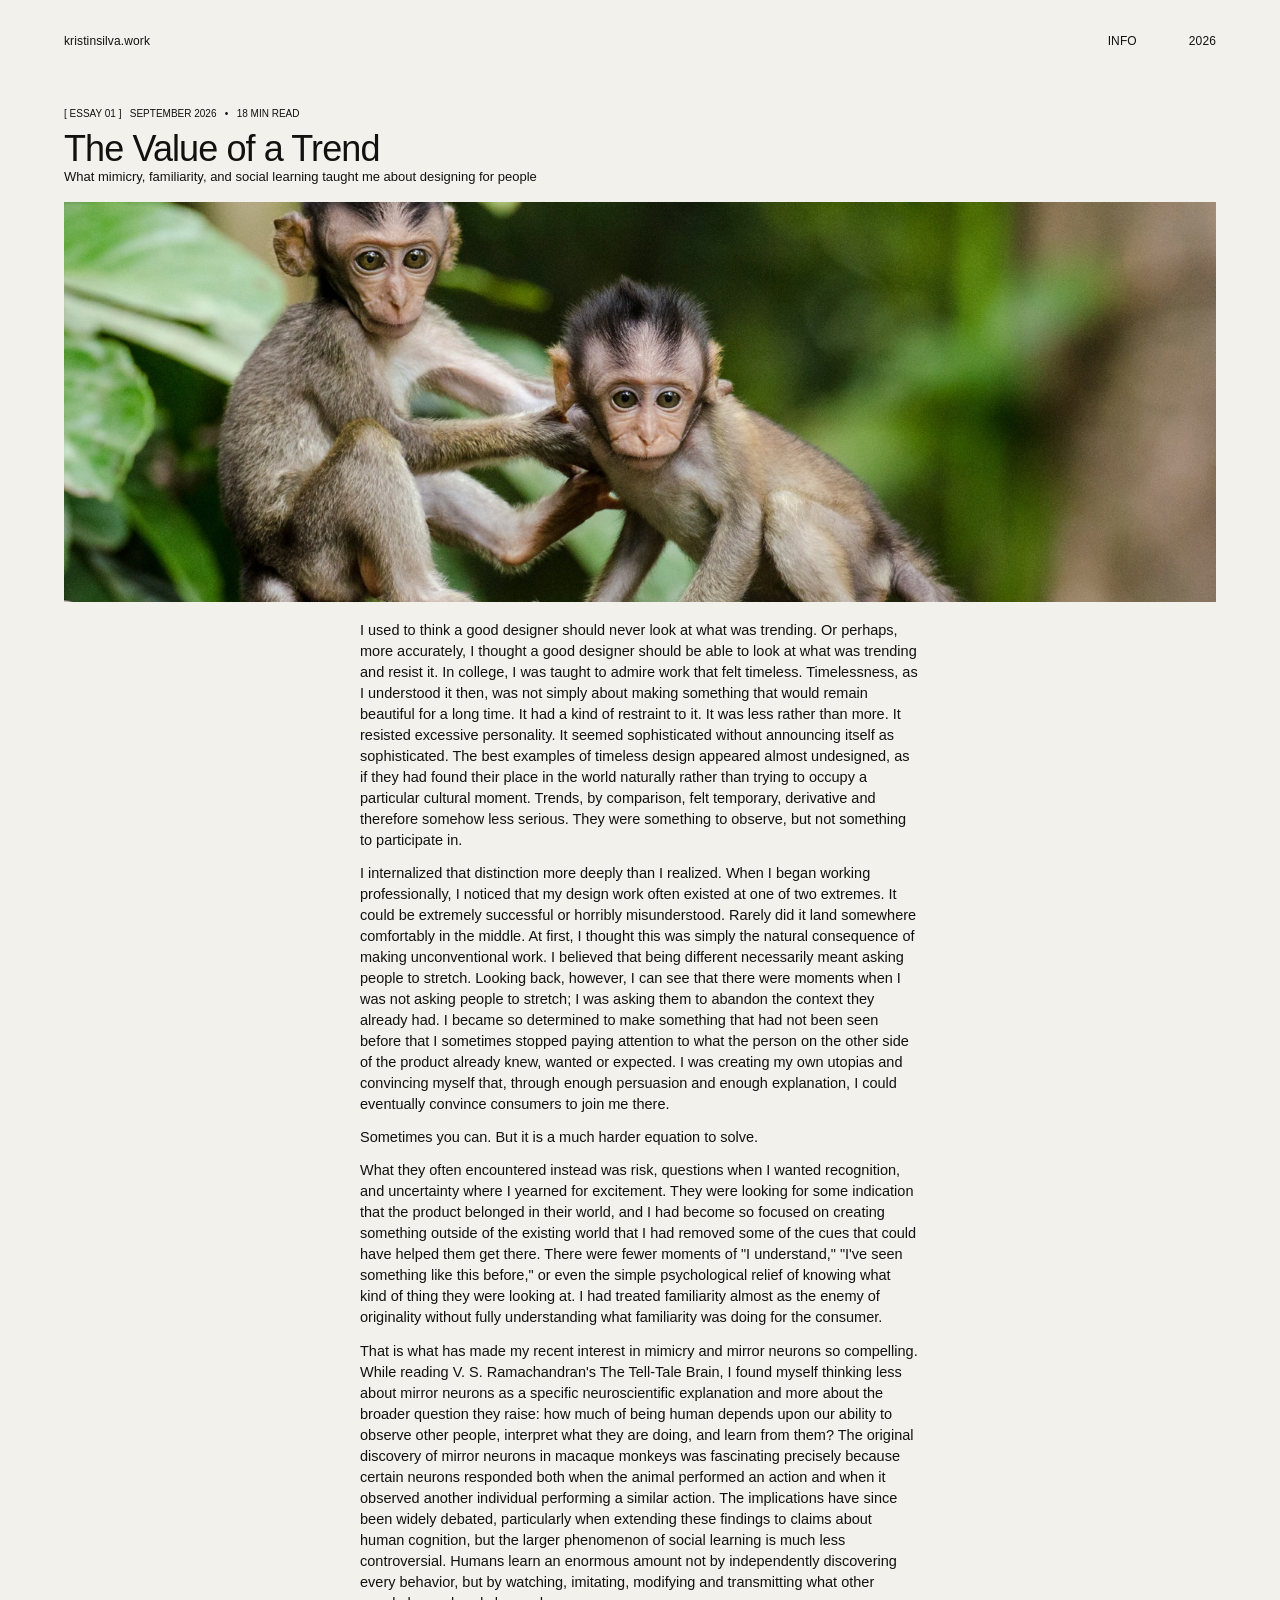
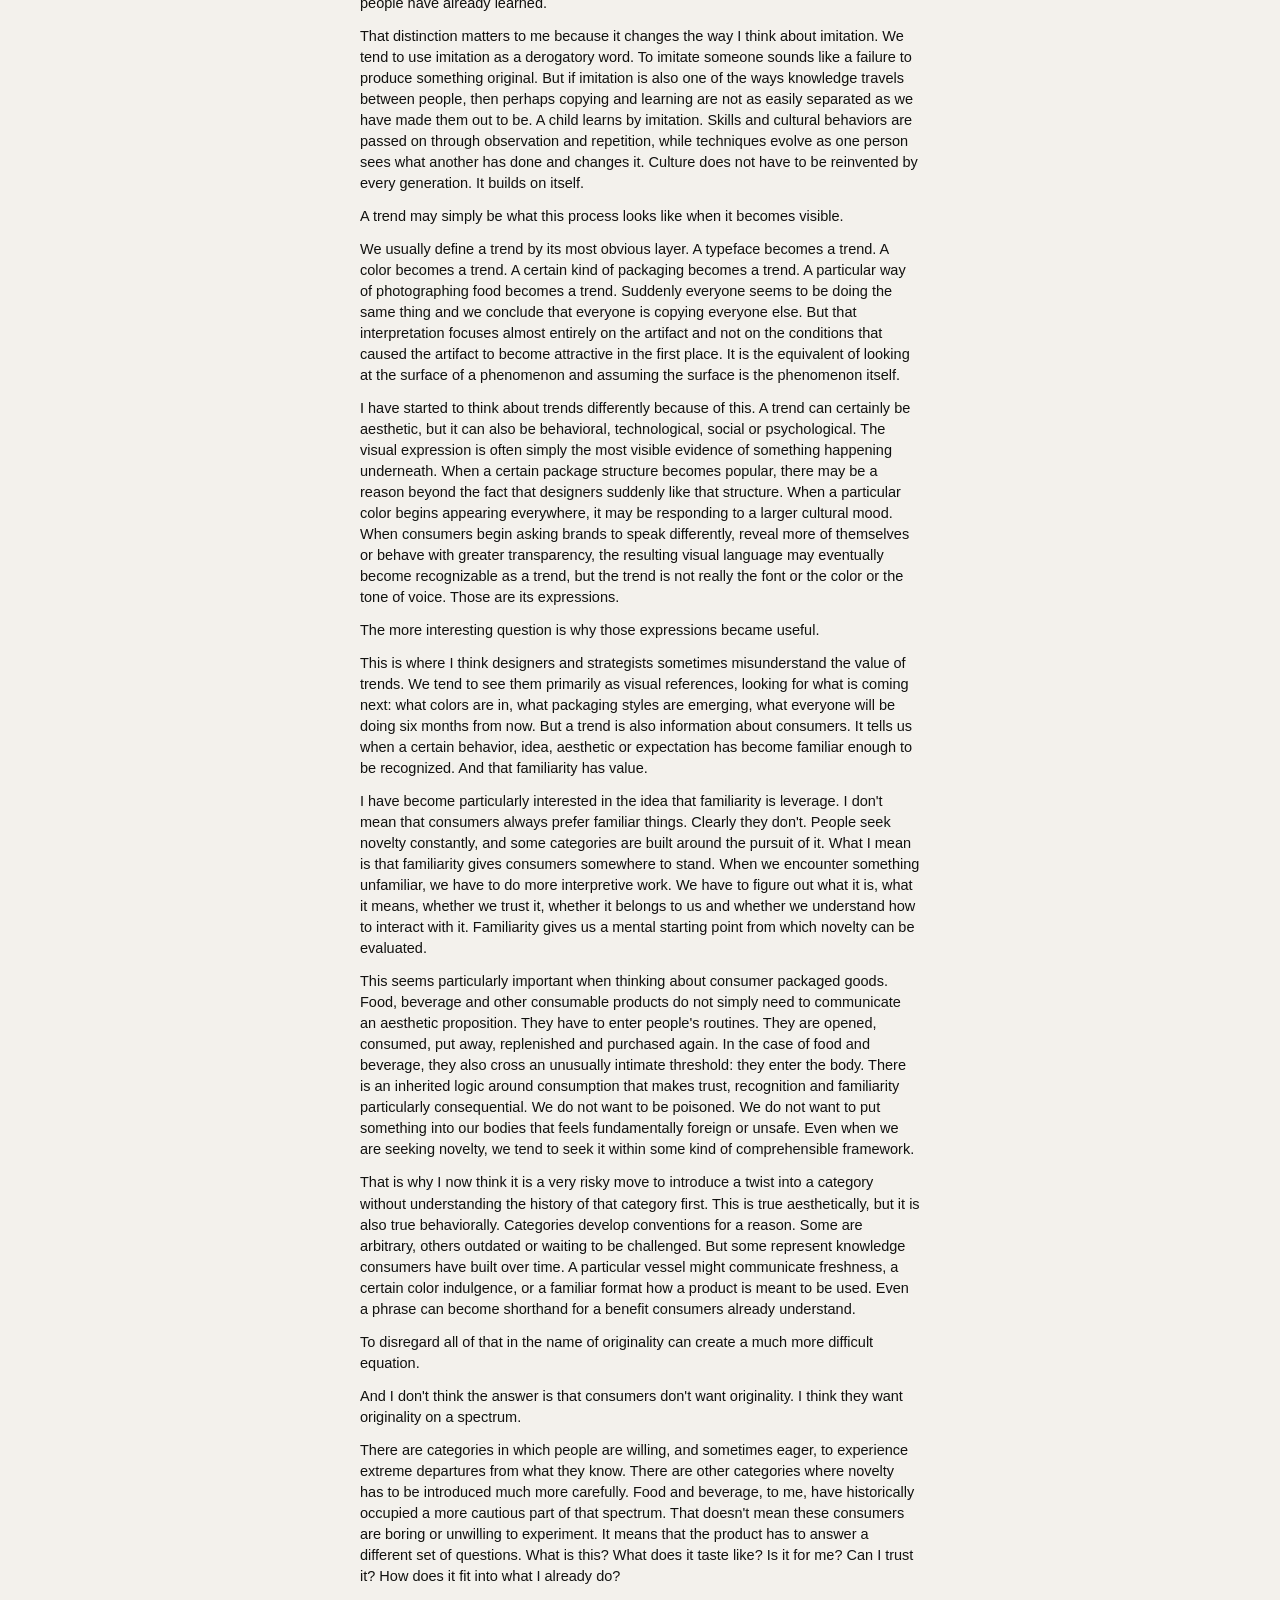
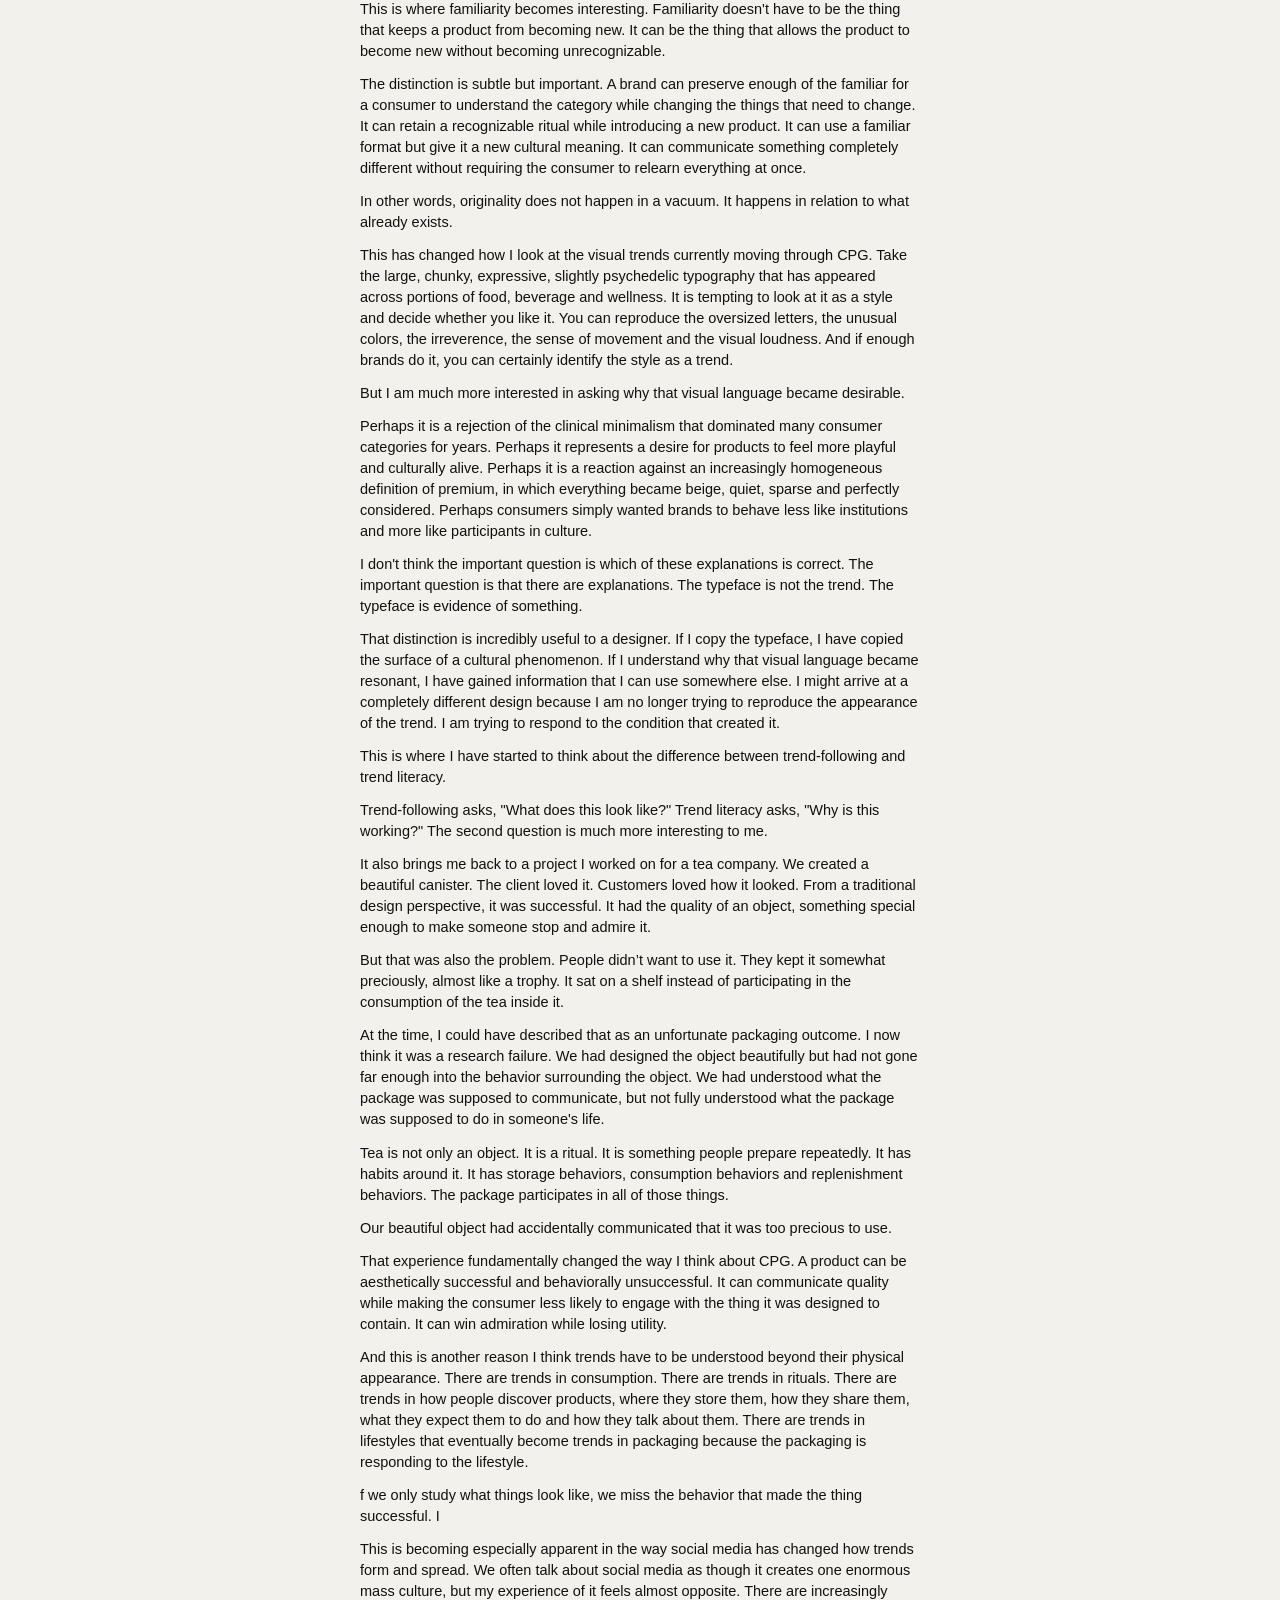
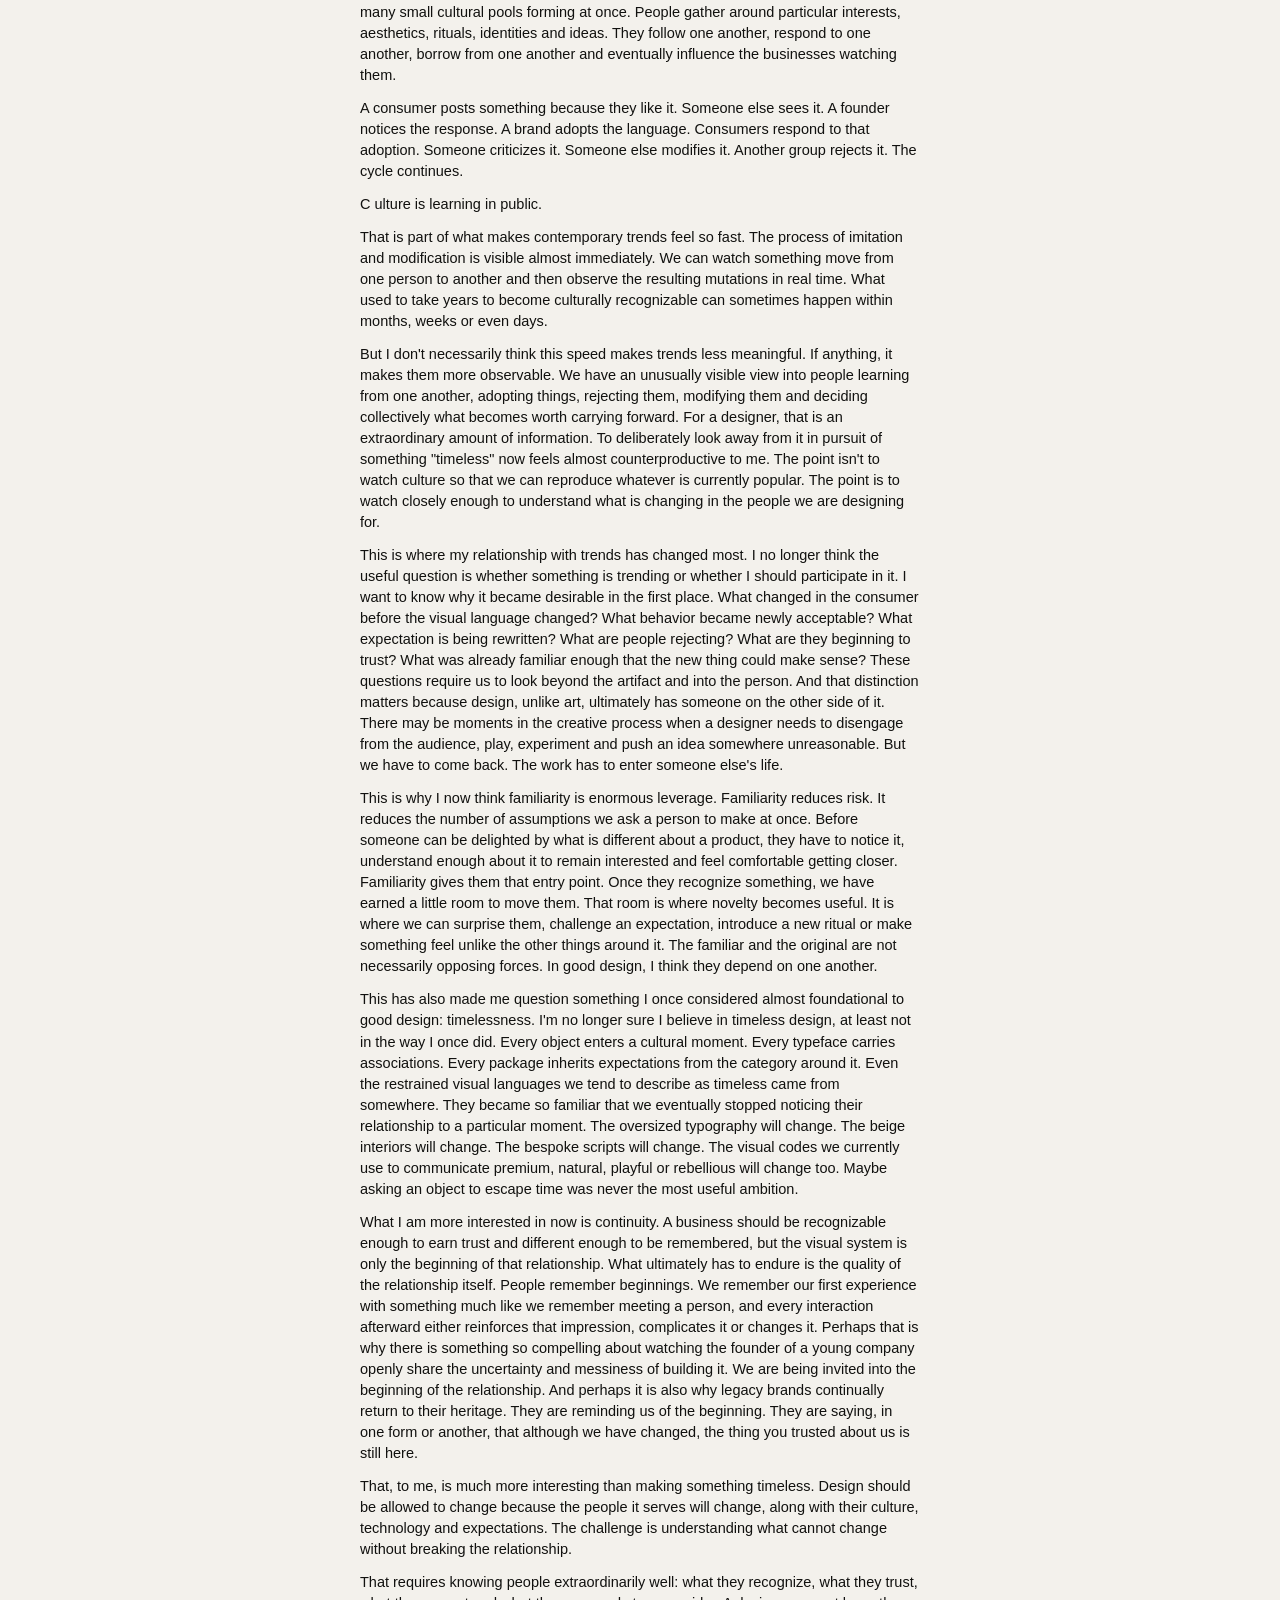
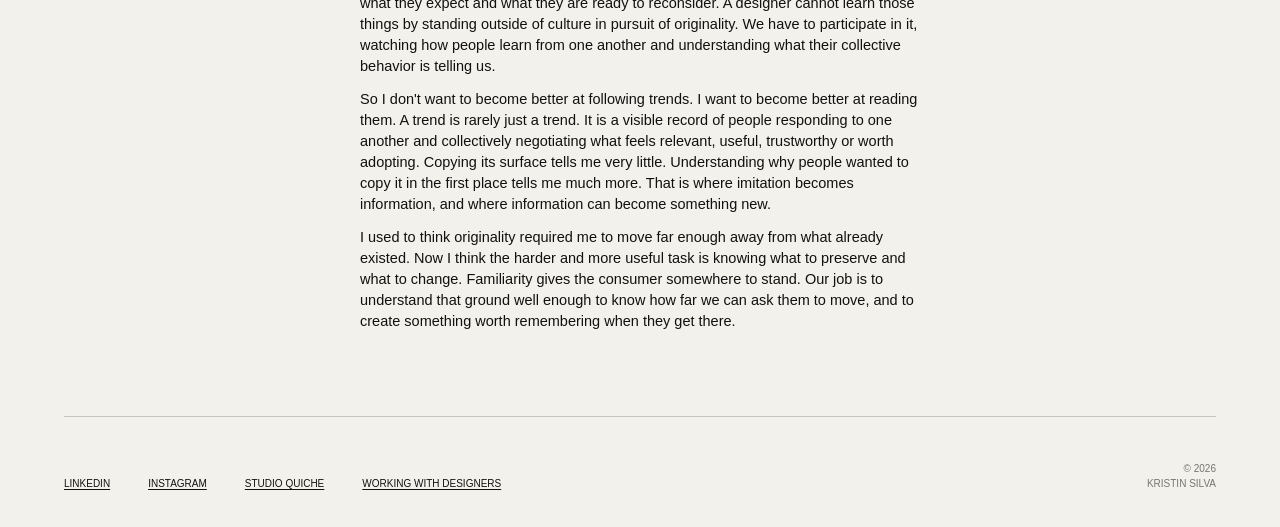
==== essay.html @ e5b27ee9 "Fix duplicate content in essay.html" ====
<!doctype html><html lang="en"><head>
<meta charset="utf-8"><meta name="viewport" content="width=device-width, initial-scale=1">
<meta name="description" content="The Value of a Trend — What mimicry, familiarity, and social learning taught me about designing for people.">
<link rel="preconnect" href="https://api.fontshare.com"><link href="https://api.fontshare.com/v2/css?f[]=switzer@300,400,500&display=swap" rel="stylesheet"><link rel="stylesheet" href="style.css"><title>The Value of a Trend — Kristin Silva</title></head><body>
<header class="site-header"><a class="wordmark" href="index.html">kristinsilva.work</a><nav><a href="index.html">INFO</a><span>2026</span></nav></header>
<main class="essay-page"><div class="essay-meta">[ ESSAY 01 ] &nbsp; SEPTEMBER 2026 &nbsp; • &nbsp; 18 MIN READ</div><h1>The Value of a Trend</h1><p class="dek">What mimicry, familiarity, and social learning taught me about designing for people</p><figure class="hero"><img src="assets/hero.jpg" alt="Two young macaque monkeys sitting together on a tree branch."></figure><article class="essay-body">
      <p>I used to think a good designer should never look at what was trending. Or perhaps, more accurately, I thought a good designer should be able to look at what was trending and resist it. In college, I was taught to admire work that felt timeless. Timelessness, as I understood it then, was not simply about making something that would remain beautiful for a long time. It had a kind of restraint to it. It was less rather than more. It resisted excessive personality. It seemed sophisticated without announcing itself as sophisticated. The best examples of timeless design appeared almost undesigned, as if they had found their place in the world naturally rather than trying to occupy a particular cultural moment. Trends, by comparison, felt temporary, derivative and therefore somehow less serious. They were something to observe, but not something to participate in.</p>
      <p>I internalized that distinction more deeply than I realized. When I began working professionally, I noticed that my design work often existed at one of two extremes. It could be extremely successful or horribly misunderstood. Rarely did it land somewhere comfortably in the middle. At first, I thought this was simply the natural consequence of making unconventional work. I believed that being different necessarily meant asking people to stretch. Looking back, however, I can see that there were moments when I was not asking people to stretch; I was asking them to abandon the context they already had. I became so determined to make something that had not been seen before that I sometimes stopped paying attention to what the person on the other side of the product already knew, wanted or expected. I was creating my own utopias and convincing myself that, through enough persuasion and enough explanation, I could eventually convince consumers to join me there.</p>
      <p>Sometimes you can. But it is a much harder equation to solve.</p>
      <p>What they often encountered instead was risk, questions when I wanted recognition, and uncertainty where I yearned for excitement. They were looking for some indication that the product belonged in their world, and I had become so focused on creating something outside of the existing world that I had removed some of the cues that could have helped them get there. There were fewer moments of "I understand," "I've seen something like this before," or even the simple psychological relief of knowing what kind of thing they were looking at. I had treated familiarity almost as the enemy of originality without fully understanding what familiarity was doing for the consumer.</p>
      <p>That is what has made my recent interest in mimicry and mirror neurons so compelling. While reading V. S. Ramachandran's The Tell-Tale Brain, I found myself thinking less about mirror neurons as a specific neuroscientific explanation and more about the broader question they raise: how much of being human depends upon our ability to observe other people, interpret what they are doing, and learn from them? The original discovery of mirror neurons in macaque monkeys was fascinating precisely because certain neurons responded both when the animal performed an action and when it observed another individual performing a similar action. The implications have since been widely debated, particularly when extending these findings to claims about human cognition, but the larger phenomenon of social learning is much less controversial. Humans learn an enormous amount not by independently discovering every behavior, but by watching, imitating, modifying and transmitting what other people have already learned.</p>
      <p>That distinction matters to me because it changes the way I think about imitation. We tend to use imitation as a derogatory word. To imitate someone sounds like a failure to produce something original. But if imitation is also one of the ways knowledge travels between people, then perhaps copying and learning are not as easily separated as we have made them out to be. A child learns by imitation. Skills and cultural behaviors are passed on through observation and repetition, while techniques evolve as one person sees what another has done and changes it. Culture does not have to be reinvented by every generation. It builds on itself.</p>
      <p>A trend may simply be what this process looks like when it becomes visible.</p>
      <p>We usually define a trend by its most obvious layer. A typeface becomes a trend. A color becomes a trend. A certain kind of packaging becomes a trend. A particular way of photographing food becomes a trend. Suddenly everyone seems to be doing the same thing and we conclude that everyone is copying everyone else. But that interpretation focuses almost entirely on the artifact and not on the conditions that caused the artifact to become attractive in the first place. It is the equivalent of looking at the surface of a phenomenon and assuming the surface is the phenomenon itself.</p>
      <p>I have started to think about trends differently because of this. A trend can certainly be aesthetic, but it can also be behavioral, technological, social or psychological. The visual expression is often simply the most visible evidence of something happening underneath. When a certain package structure becomes popular, there may be a reason beyond the fact that designers suddenly like that structure. When a particular color begins appearing everywhere, it may be responding to a larger cultural mood. When consumers begin asking brands to speak differently, reveal more of themselves or behave with greater transparency, the resulting visual language may eventually become recognizable as a trend, but the trend is not really the font or the color or the tone of voice. Those are its expressions.</p>
      <p>The more interesting question is why those expressions became useful.</p>
      <p>This is where I think designers and strategists sometimes misunderstand the value of trends. We tend to see them primarily as visual references, looking for what is coming next: what colors are in, what packaging styles are emerging, what everyone will be doing six months from now. But a trend is also information about consumers. It tells us when a certain behavior, idea, aesthetic or expectation has become familiar enough to be recognized. And that familiarity has value.</p>
      <p>I have become particularly interested in the idea that familiarity is leverage. I don't mean that consumers always prefer familiar things. Clearly they don't. People seek novelty constantly, and some categories are built around the pursuit of it. What I mean is that familiarity gives consumers somewhere to stand. When we encounter something unfamiliar, we have to do more interpretive work. We have to figure out what it is, what it means, whether we trust it, whether it belongs to us and whether we understand how to interact with it. Familiarity gives us a mental starting point from which novelty can be evaluated.</p>
      <p>This seems particularly important when thinking about consumer packaged goods. Food, beverage and other consumable products do not simply need to communicate an aesthetic proposition. They have to enter people's routines. They are opened, consumed, put away, replenished and purchased again. In the case of food and beverage, they also cross an unusually intimate threshold: they enter the body. There is an inherited logic around consumption that makes trust, recognition and familiarity particularly consequential. We do not want to be poisoned. We do not want to put something into our bodies that feels fundamentally foreign or unsafe. Even when we are seeking novelty, we tend to seek it within some kind of comprehensible framework.</p>
      <p>That is why I now think it is a very risky move to introduce a twist into a category without understanding the history of that category first. This is true aesthetically, but it is also true behaviorally. Categories develop conventions for a reason. Some are arbitrary, others outdated or waiting to be challenged. But some represent knowledge consumers have built over time. A particular vessel might communicate freshness, a certain color indulgence, or a familiar format how a product is meant to be used. Even a phrase can become shorthand for a benefit consumers already understand.</p>
      <p>To disregard all of that in the name of originality can create a much more difficult equation.</p>
      <p>And I don't think the answer is that consumers don't want originality. I think they want originality on a spectrum.</p>
      <p>There are categories in which people are willing, and sometimes eager, to experience extreme departures from what they know. There are other categories where novelty has to be introduced much more carefully. Food and beverage, to me, have historically occupied a more cautious part of that spectrum. That doesn't mean these consumers are boring or unwilling to experiment. It means that the product has to answer a different set of questions. What is this? What does it taste like? Is it for me? Can I trust it? How does it fit into what I already do?</p>
      <p>This is where familiarity becomes interesting. Familiarity doesn't have to be the thing that keeps a product from becoming new. It can be the thing that allows the product to become new without becoming unrecognizable.</p>
      <p>The distinction is subtle but important. A brand can preserve enough of the familiar for a consumer to understand the category while changing the things that need to change. It can retain a recognizable ritual while introducing a new product. It can use a familiar format but give it a new cultural meaning. It can communicate something completely different without requiring the consumer to relearn everything at once.</p>
      <p>In other words, originality does not happen in a vacuum. It happens in relation to what already exists.</p>
      <p>This has changed how I look at the visual trends currently moving through CPG. Take the large, chunky, expressive, slightly psychedelic typography that has appeared across portions of food, beverage and wellness. It is tempting to look at it as a style and decide whether you like it. You can reproduce the oversized letters, the unusual colors, the irreverence, the sense of movement and the visual loudness. And if enough brands do it, you can certainly identify the style as a trend.</p>
      <p>But I am much more interested in asking why that visual language became desirable.</p>
      <p>Perhaps it is a rejection of the clinical minimalism that dominated many consumer categories for years. Perhaps it represents a desire for products to feel more playful and culturally alive. Perhaps it is a reaction against an increasingly homogeneous definition of premium, in which everything became beige, quiet, sparse and perfectly considered. Perhaps consumers simply wanted brands to behave less like institutions and more like participants in culture.</p>
      <p>I don't think the important question is which of these explanations is correct. The important question is that there are explanations. The typeface is not the trend. The typeface is evidence of something.</p>
      <p>That distinction is incredibly useful to a designer. If I copy the typeface, I have copied the surface of a cultural phenomenon. If I understand why that visual language became resonant, I have gained information that I can use somewhere else. I might arrive at a completely different design because I am no longer trying to reproduce the appearance of the trend. I am trying to respond to the condition that created it.</p>
      <p>This is where I have started to think about the difference between trend-following and trend literacy.</p>
      <p>Trend-following asks, "What does this look like?" Trend literacy asks, "Why is this working?" The second question is much more interesting to me.</p>
      <p>It also brings me back to a project I worked on for a tea company. We created a beautiful canister. The client loved it. Customers loved how it looked. From a traditional design perspective, it was successful. It had the quality of an object, something special enough to make someone stop and admire it.</p>
      <p>But that was also the problem. People didn’t want to use it. They kept it somewhat preciously, almost like a trophy. It sat on a shelf instead of participating in the consumption of the tea inside it.</p>
      <p>At the time, I could have described that as an unfortunate packaging outcome. I now think it was a research failure. We had designed the object beautifully but had not gone far enough into the behavior surrounding the object. We had understood what the package was supposed to communicate, but not fully understood what the package was supposed to do in someone's life.</p>
      <p>Tea is not only an object. It is a ritual. It is something people prepare repeatedly. It has habits around it. It has storage behaviors, consumption behaviors and replenishment behaviors. The package participates in all of those things.</p>
      <p>Our beautiful object had accidentally communicated that it was too precious to use.</p>
      <p>That experience fundamentally changed the way I think about CPG. A product can be aesthetically successful and behaviorally unsuccessful. It can communicate quality while making the consumer less likely to engage with the thing it was designed to contain. It can win admiration while losing utility.</p>
      <p>And this is another reason I think trends have to be understood beyond their physical appearance. There are trends in consumption. There are trends in rituals. There are trends in how people discover products, where they store them, how they share them, what they expect them to do and how they talk about them. There are trends in lifestyles that eventually become trends in packaging because the packaging is responding to the lifestyle.</p>
      <p>f we only study what things look like, we miss the behavior that made the thing successful. I</p>
      <p>This is becoming especially apparent in the way social media has changed how trends form and spread. We often talk about social media as though it creates one enormous mass culture, but my experience of it feels almost opposite. There are increasingly many small cultural pools forming at once. People gather around particular interests, aesthetics, rituals, identities and ideas. They follow one another, respond to one another, borrow from one another and eventually influence the businesses watching them.</p>
      <p>A consumer posts something because they like it. Someone else sees it. A founder notices the response. A brand adopts the language. Consumers respond to that adoption. Someone criticizes it. Someone else modifies it. Another group rejects it. The cycle continues.</p>
      <p>C   ulture is learning in public.</p>
      <p>That is part of what makes contemporary trends feel so fast. The process of imitation and modification is visible almost immediately. We can watch something move from one person to another and then observe the resulting mutations in real time. What used to take years to become culturally recognizable can sometimes happen within months, weeks or even days.</p>
      <p>But I don't necessarily think this speed makes trends less meaningful. If anything, it makes them more observable. We have an unusually visible view into people learning from one another, adopting things, rejecting them, modifying them and deciding collectively what becomes worth carrying forward. For a designer, that is an extraordinary amount of information. To deliberately look away from it in pursuit of something "timeless" now feels almost counterproductive to me. The point isn't to watch culture so that we can reproduce whatever is currently popular. The point is to watch closely enough to understand what is changing in the people we are designing for.</p>
      <p>This is where my relationship with trends has changed most. I no longer think the useful question is whether something is trending or whether I should participate in it. I want to know why it became desirable in the first place. What changed in the consumer before the visual language changed? What behavior became newly acceptable? What expectation is being rewritten? What are people rejecting? What are they beginning to trust? What was already familiar enough that the new thing could make sense? These questions require us to look beyond the artifact and into the person. And that distinction matters because design, unlike art, ultimately has someone on the other side of it. There may be moments in the creative process when a designer needs to disengage from the audience, play, experiment and push an idea somewhere unreasonable. But we have to come back. The work has to enter someone else's life.</p>
      <p>This is why I now think familiarity is enormous leverage. Familiarity reduces risk. It reduces the number of assumptions we ask a person to make at once. Before someone can be delighted by what is different about a product, they have to notice it, understand enough about it to remain interested and feel comfortable getting closer. Familiarity gives them that entry point. Once they recognize something, we have earned a little room to move them. That room is where novelty becomes useful. It is where we can surprise them, challenge an expectation, introduce a new ritual or make something feel unlike the other things around it. The familiar and the original are not necessarily opposing forces. In good design, I think they depend on one another.</p>
      <p>This has also made me question something I once considered almost foundational to good design: timelessness. I'm no longer sure I believe in timeless design, at least not in the way I once did. Every object enters a cultural moment. Every typeface carries associations. Every package inherits expectations from the category around it. Even the restrained visual languages we tend to describe as timeless came from somewhere. They became so familiar that we eventually stopped noticing their relationship to a particular moment. The oversized typography will change. The beige interiors will change. The bespoke scripts will change. The visual codes we currently use to communicate premium, natural, playful or rebellious will change too. Maybe asking an object to escape time was never the most useful ambition.</p>
      <p>What I am more interested in now is continuity. A business should be recognizable enough to earn trust and different enough to be remembered, but the visual system is only the beginning of that relationship. What ultimately has to endure is the quality of the relationship itself. People remember beginnings. We remember our first experience with something much like we remember meeting a person, and every interaction afterward either reinforces that impression, complicates it or changes it. Perhaps that is why there is something so compelling about watching the founder of a young company openly share the uncertainty and messiness of building it. We are being invited into the beginning of the relationship. And perhaps it is also why legacy brands continually return to their heritage. They are reminding us of the beginning. They are saying, in one form or another, that although we have changed, the thing you trusted about us is still here.</p>
      <p>That, to me, is much more interesting than making something timeless. Design should be allowed to change because the people it serves will change, along with their culture, technology and expectations. The challenge is understanding what cannot change without breaking the relationship.</p>
      <p>That requires knowing people extraordinarily well: what they recognize, what they trust, what they expect and what they are ready to reconsider. A designer cannot learn those things by standing outside of culture in pursuit of originality. We have to participate in it, watching how people learn from one another and understanding what their collective behavior is telling us.</p>
      <p>So I don't want to become better at following trends. I want to become better at reading them. A trend is rarely just a trend. It is a visible record of people responding to one another and collectively negotiating what feels relevant, useful, trustworthy or worth adopting. Copying its surface tells me very little. Understanding why people wanted to copy it in the first place tells me much more. That is where imitation becomes information, and where information can become something new.</p>
      <p>I used to think originality required me to move far enough away from what already existed. Now I think the harder and more useful task is knowing what to preserve and what to change. Familiarity gives the consumer somewhere to stand. Our job is to understand that ground well enough to know how far we can ask them to move, and to create something worth remembering when they get there.</p>
</article></main>
<footer class="site-footer"><div class="footer-links"><a href="https://www.linkedin.com/in/silvakristin/">LINKEDIN</a><a href="https://www.instagram.com/studioquiche/">INSTAGRAM</a><a href="https://studioquiche.com/">STUDIO QUICHE</a><a href="https://www.workingwithdesigners.com/">WORKING WITH DESIGNERS</a></div><div class="copyright">© 2026<br>KRISTIN SILVA</div></footer></body></html>
---- style.css ----
*{box-sizing:border-box}:root{--paper:#f3f1ec;--ink:#11110f;--muted:#77756f;--rule:#c8c4bb}html{background:var(--paper);color:var(--ink)}body{margin:0;background:var(--paper);font-family:"Switzer",Arial,Helvetica,sans-serif;font-weight:400}a{color:inherit;text-decoration:none}.site-header{height:88px;padding:34px 5vw 0;display:flex;justify-content:space-between;align-items:flex-start;font-size:12px;letter-spacing:.01em}.site-header nav{display:flex;gap:52px}.home{padding:36px 5vw 0}.intro{display:grid;grid-template-columns:1fr 220px;min-height:395px}.intro h1{font-size:88px;font-weight:400;line-height:.9;letter-spacing:-.045em;margin:0}.intro h1 span{display:block}.statement{font-size:32px;line-height:1.05;letter-spacing:-.025em;margin:45px 0 0}.intro-side{font-size:11px;line-height:1.35;padding-top:6px}.location{color:var(--muted);margin-top:12px}.mobile-credentials{display:none}.contents-title{font-size:13px;font-weight:400;margin:0 0 34px}.bio-list{border-top:1px solid var(--rule)}.bio-row{display:grid;grid-template-columns:55px 155px 1fr 25px;border-bottom:1px solid var(--rule);padding:24px 0;min-height:86px}.bio-row .num,.bio-row .label{font-size:10px}.bio-row .num{color:var(--muted)}.bio-row .value{font-size:14px;line-height:1.35}.bio-row .arrow{text-align:right;font-size:14px}.bio-row.education{min-height:190px}.muted{color:var(--muted)}.site-footer{margin:0 5vw;padding:44px 0 36px;border-top:1px solid var(--rule);display:flex;justify-content:space-between;align-items:flex-end;font-size:10px;line-height:1.5}.footer-links{display:flex;gap:38px;text-decoration:underline;text-underline-offset:2px}.copyright{text-align:right;color:var(--muted)}
/* Essay */.essay-page{padding:20px 5vw 72px}.essay-meta{font-size:10px;margin-bottom:12px}.essay-page>h1{font-size:36px;font-weight:400;line-height:1;margin:0 0 2px;letter-spacing:-.025em}.dek{font-size:13px;margin:0 0 18px}.hero{margin:0 0 18px}.hero img{display:block;width:100%;height:400px;object-fit:cover;object-position:center 43%}.essay-body{width:min(560px,52vw);margin:0 auto;font-size:14.5px;line-height:1.45}.essay-body h2{font-size:20px;line-height:1.1;font-weight:500;margin:0 0 2px}.article-dek{font-size:11px;margin:0 0 12px}.essay-body p{margin:0 0 12px}
@media(max-width:700px){.site-header{height:62px;padding:22px 22px 0;font-size:11px}.site-header nav{gap:28px}.home{padding:10px 22px 0}.intro{display:block;min-height:245px}.intro h1{font-size:58px;line-height:.76;letter-spacing:-.045em;margin:0 0 28px}.intro h1 span{display:block}.intro-side{display:none}.mobile-credentials{display:block;font-size:11px;line-height:1.15;margin-bottom:24px}.mobile-credentials p{margin:0}.mobile-credentials .location{margin-top:8px}.statement{font-size:27px;line-height:.92;margin:0;max-width:320px}.contents-title{font-size:11px;margin:0 0 14px}.bio-row{grid-template-columns:1fr 40px;padding:14px 0;min-height:0}.bio-row .label{grid-column:2;grid-row:1;text-align:right;font-size:10px}.bio-row .num{grid-column:1;grid-row:1;font-size:10px}.bio-row .value{grid-column:1/-1;grid-row:2;font-size:16px;line-height:1.08;margin-top:8px;padding-right:0}.bio-row .arrow{grid-column:2;grid-row:2;font-size:15px}.bio-row.education{min-height:66px}.site-footer{margin:38px 22px 0;padding:20px 0 26px;font-size:10px;display:grid;grid-template-columns:1fr 1fr;gap:28px}.footer-links{display:grid;grid-template-columns:1fr 1fr;gap:8px 24px;grid-column:1/-1}.copyright{grid-column:1/-1;display:flex;justify-content:space-between;text-align:left}.essay-page{padding:12px 22px 30px}.essay-meta{font-size:10px;line-height:1.35;margin-bottom:18px;max-width:190px}.essay-page>h1{font-size:49px;line-height:.85;max-width:250px;margin-bottom:8px}.dek{font-size:16px;line-height:1.2;max-width:320px;margin-bottom:20px}.hero{margin:0 -22px 20px}.hero img{height:230px;object-fit:cover;object-position:center 43%}.essay-body{width:100%;font-size:14px;line-height:1.35}.essay-body h2{font-size:22px;margin-bottom:3px}.article-dek{font-size:13px;line-height:1.25;margin-bottom:16px}.essay-body p{margin-bottom:17px}.essay-page+.site-footer{margin-top:0}}
@media(min-width:1400px){.intro h1{font-size:106px}.statement{font-size:38px}.essay-body{width:600px}}
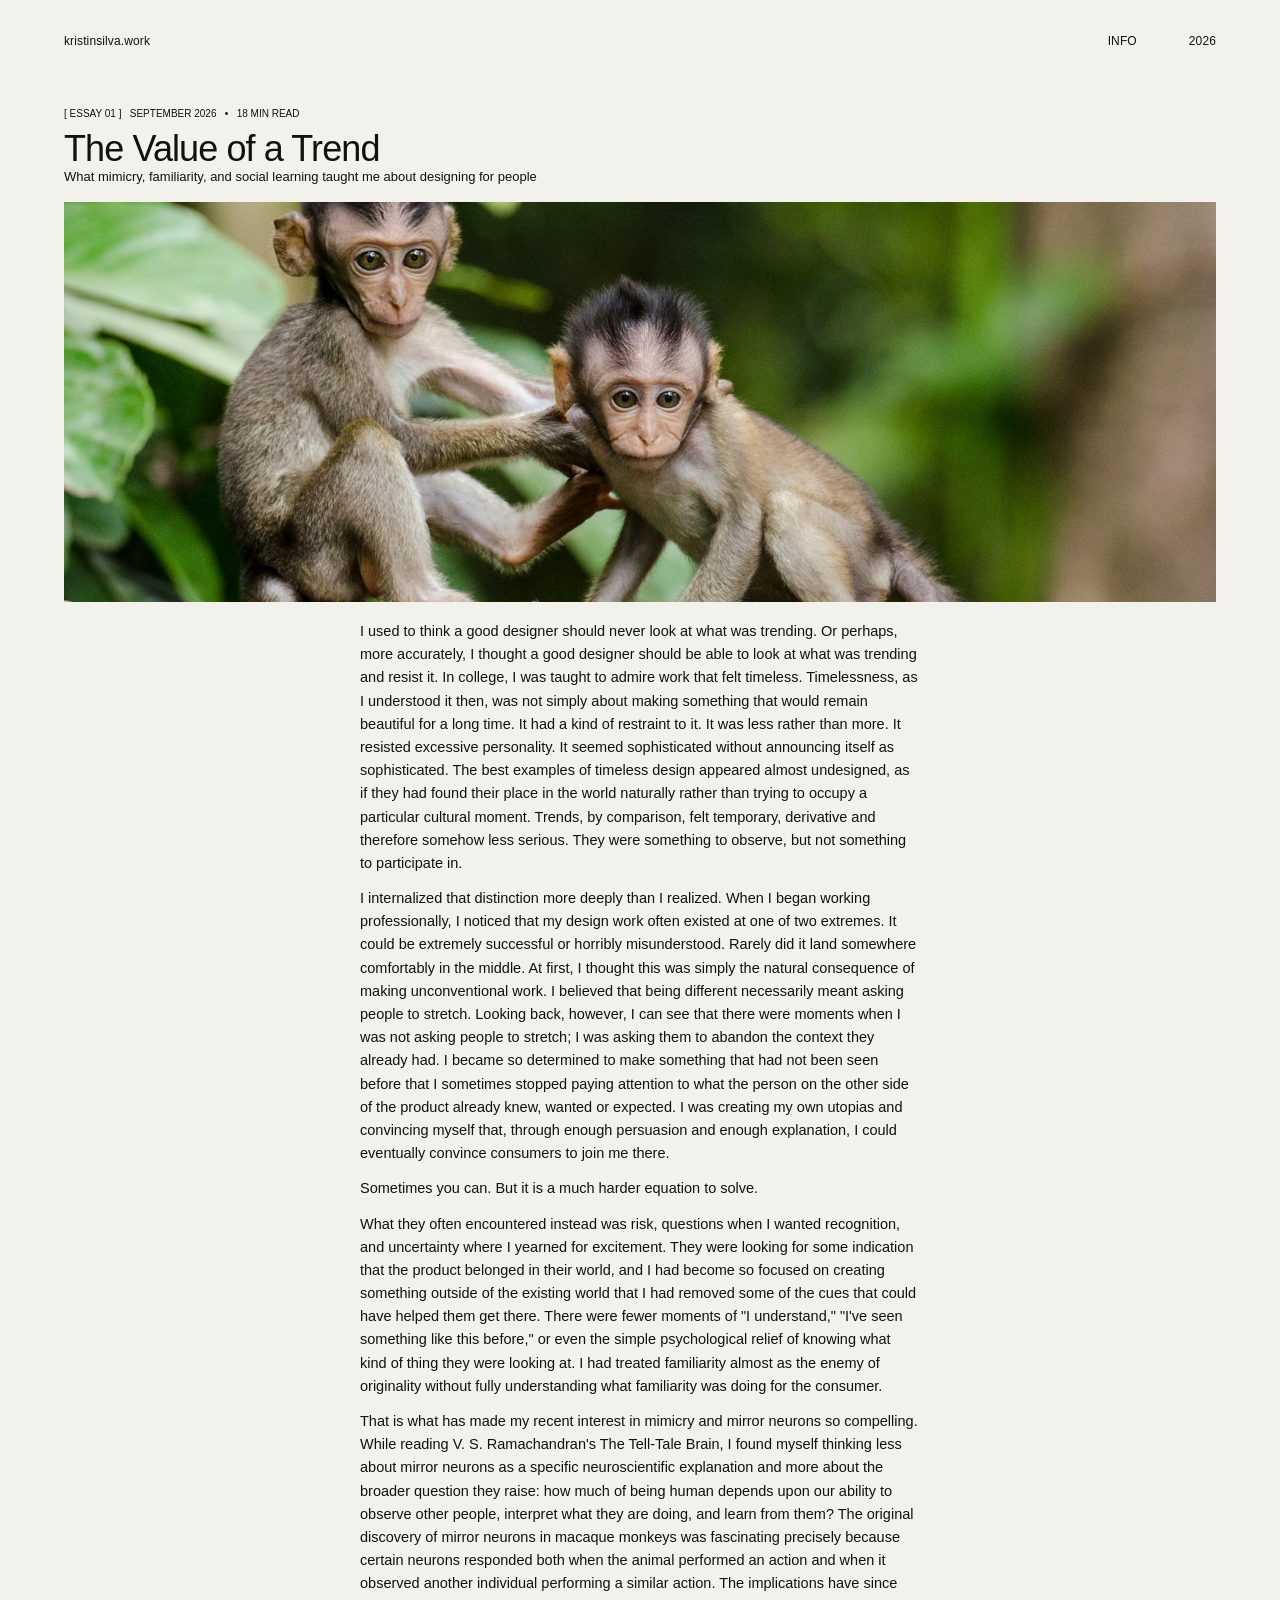
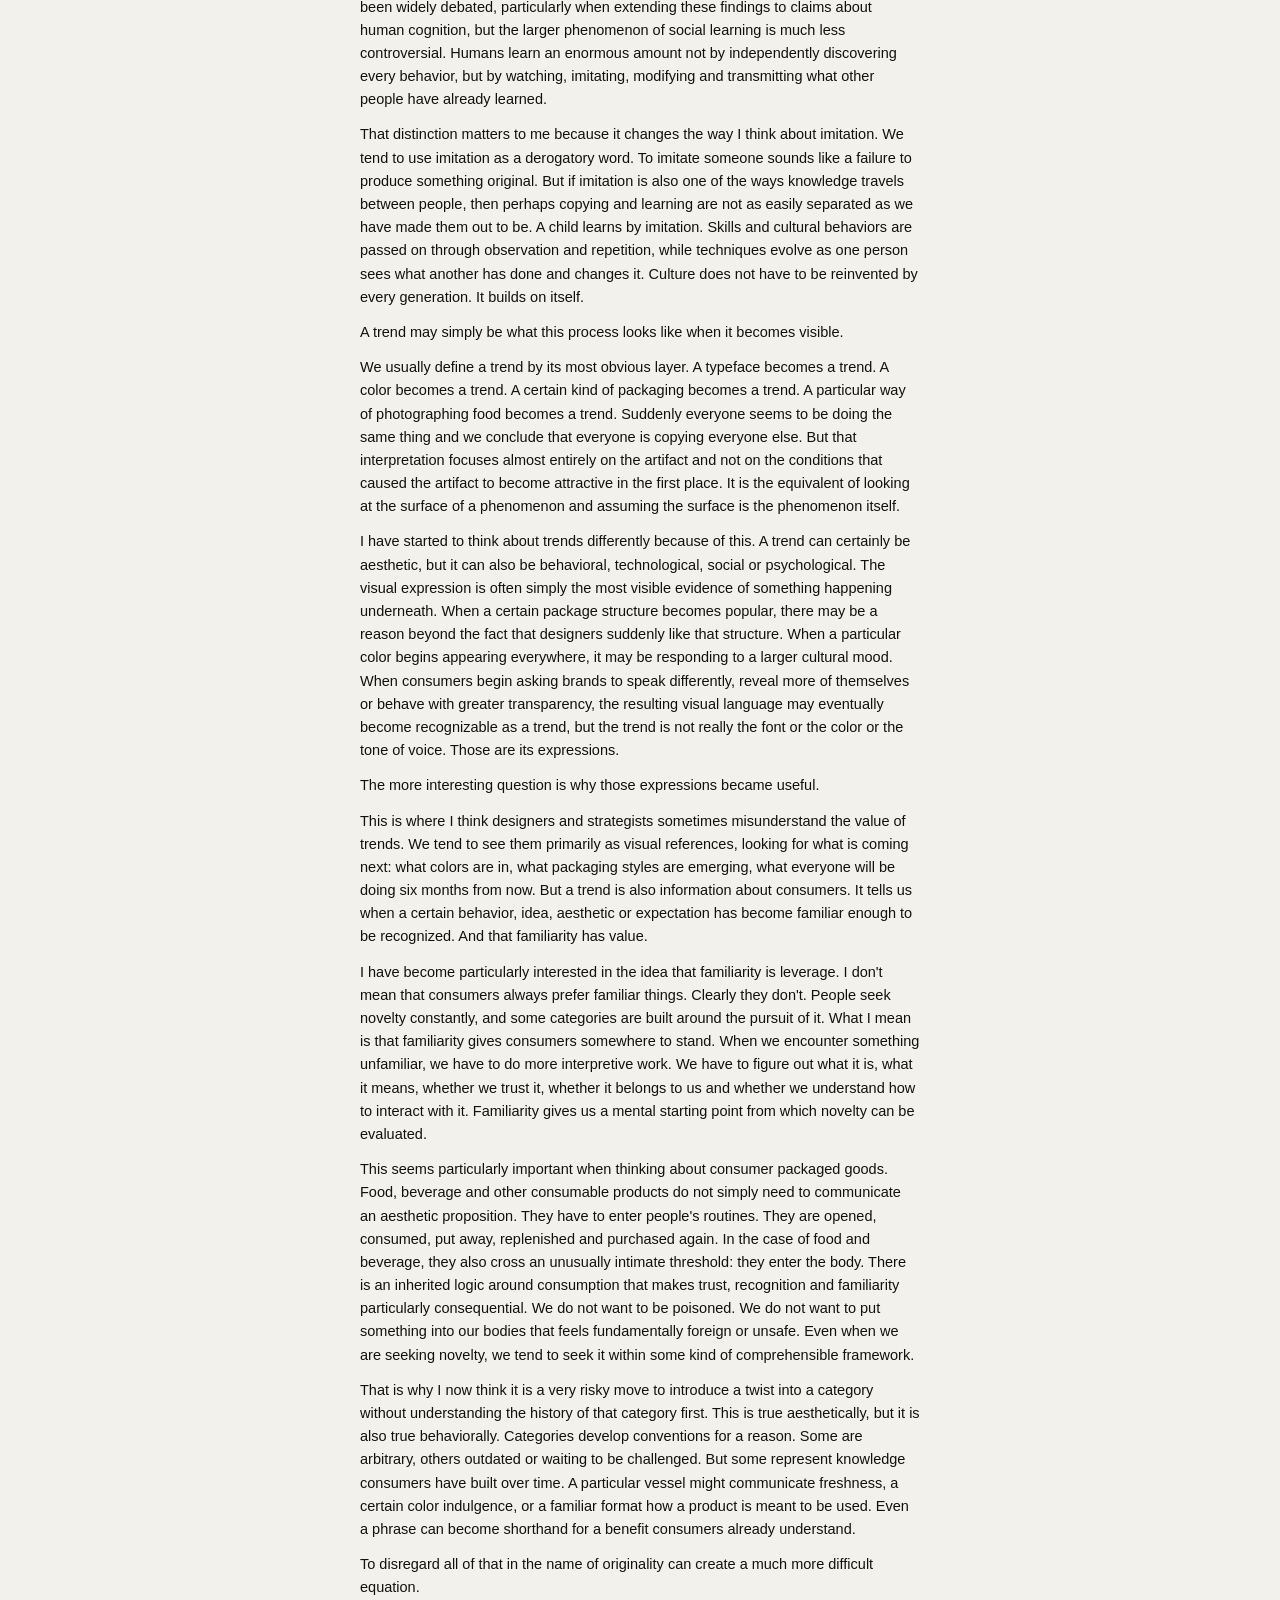
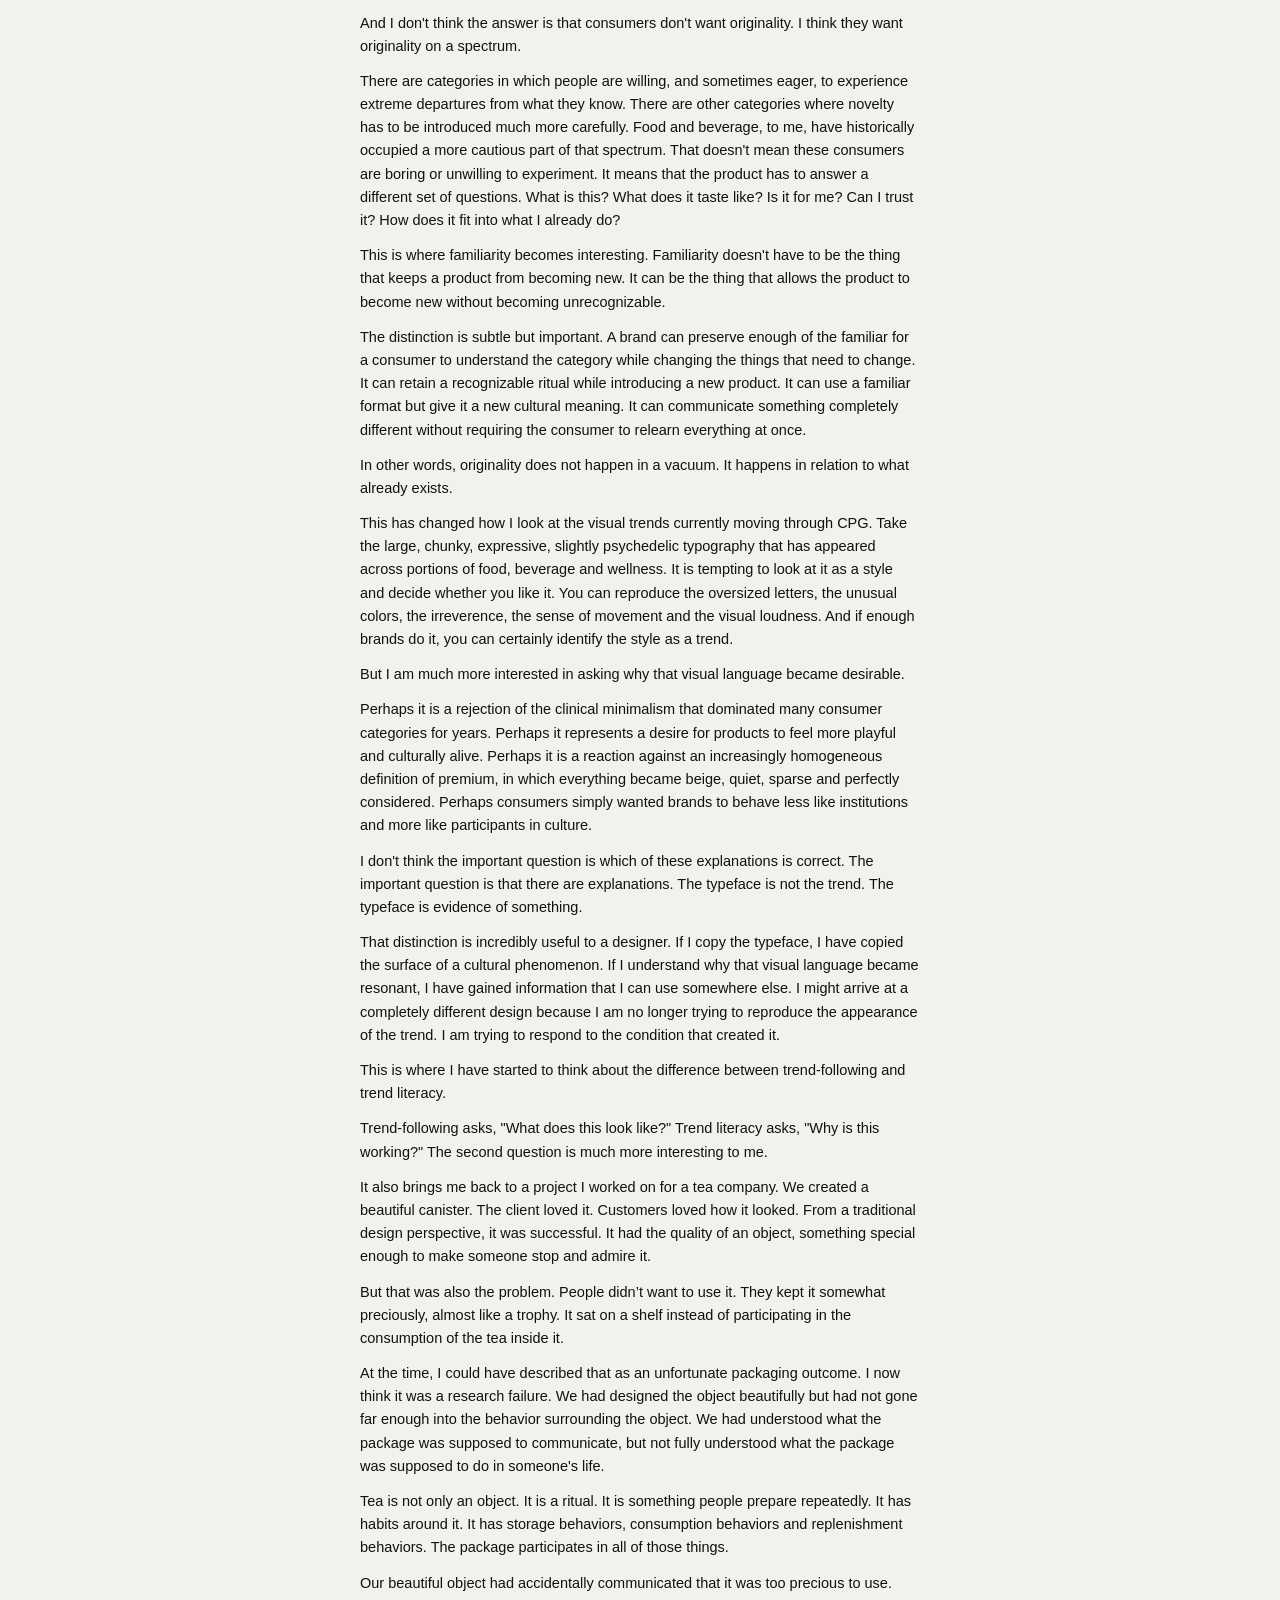
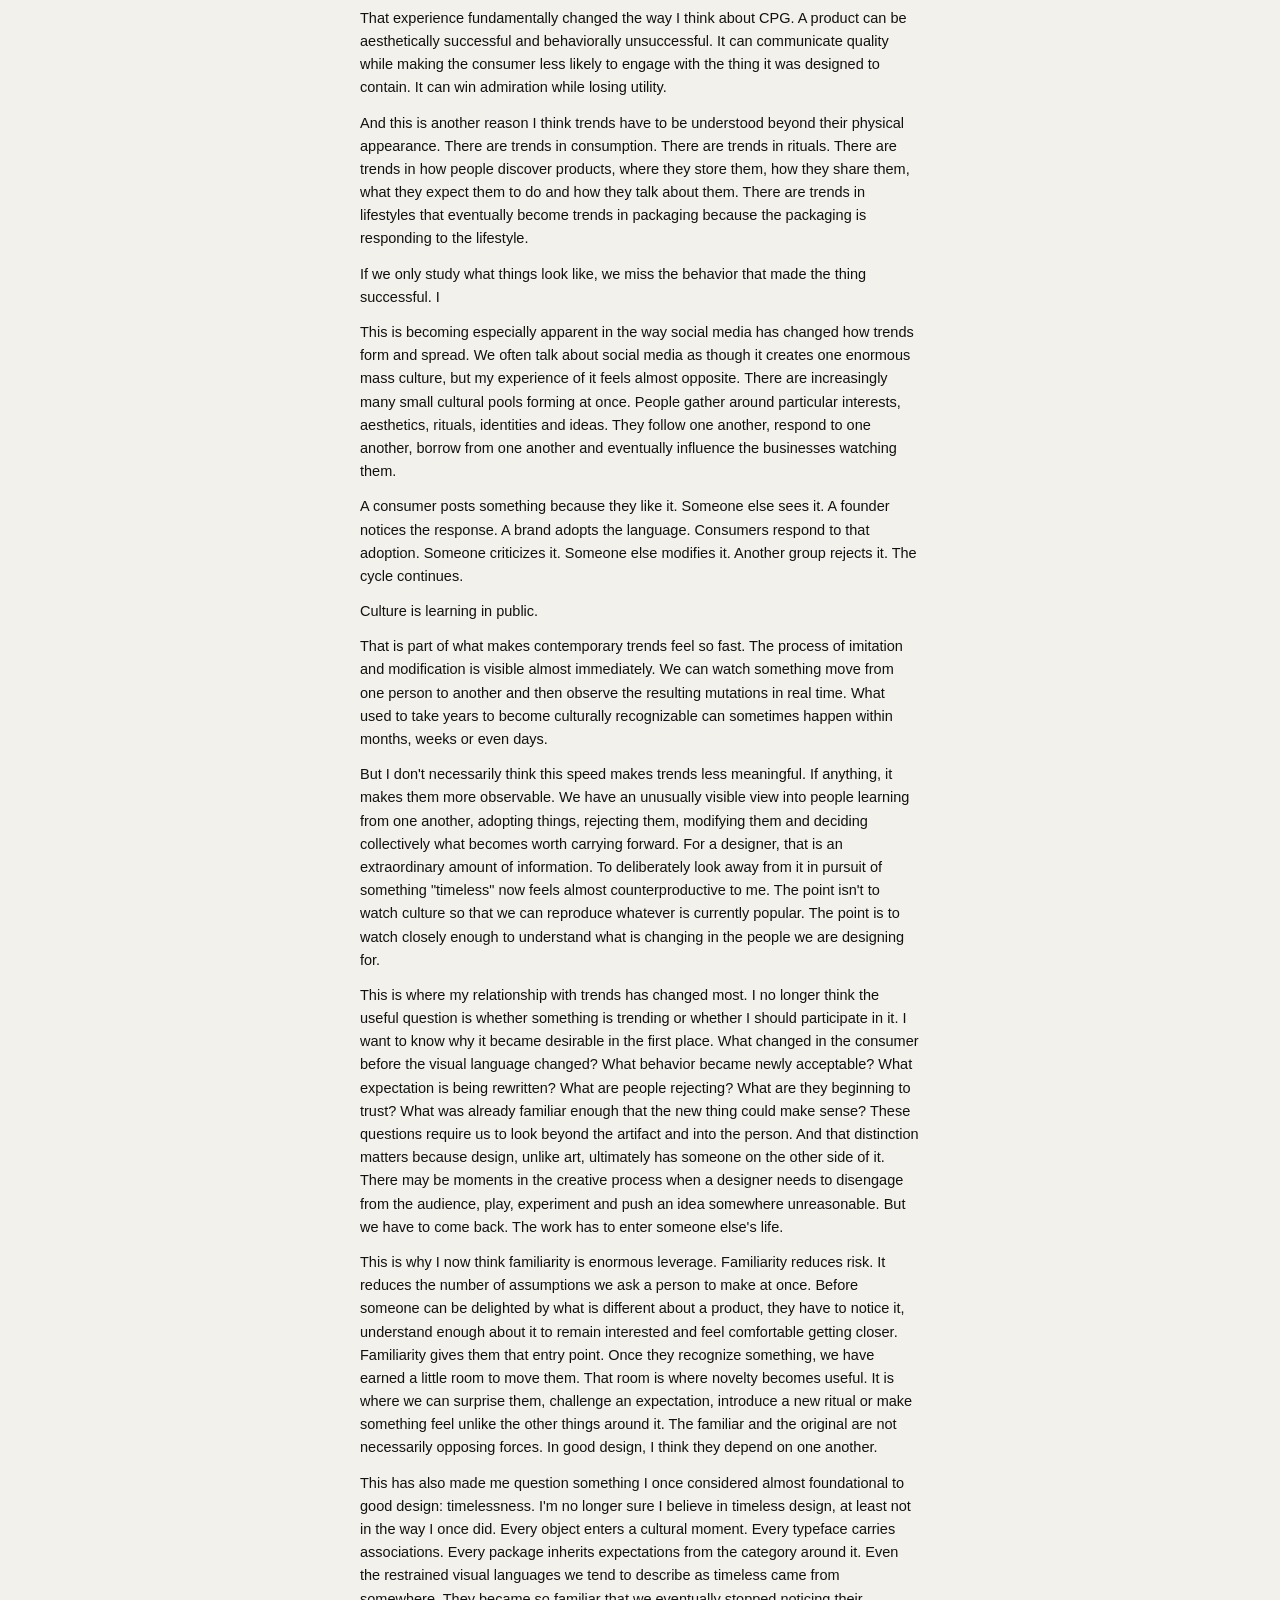
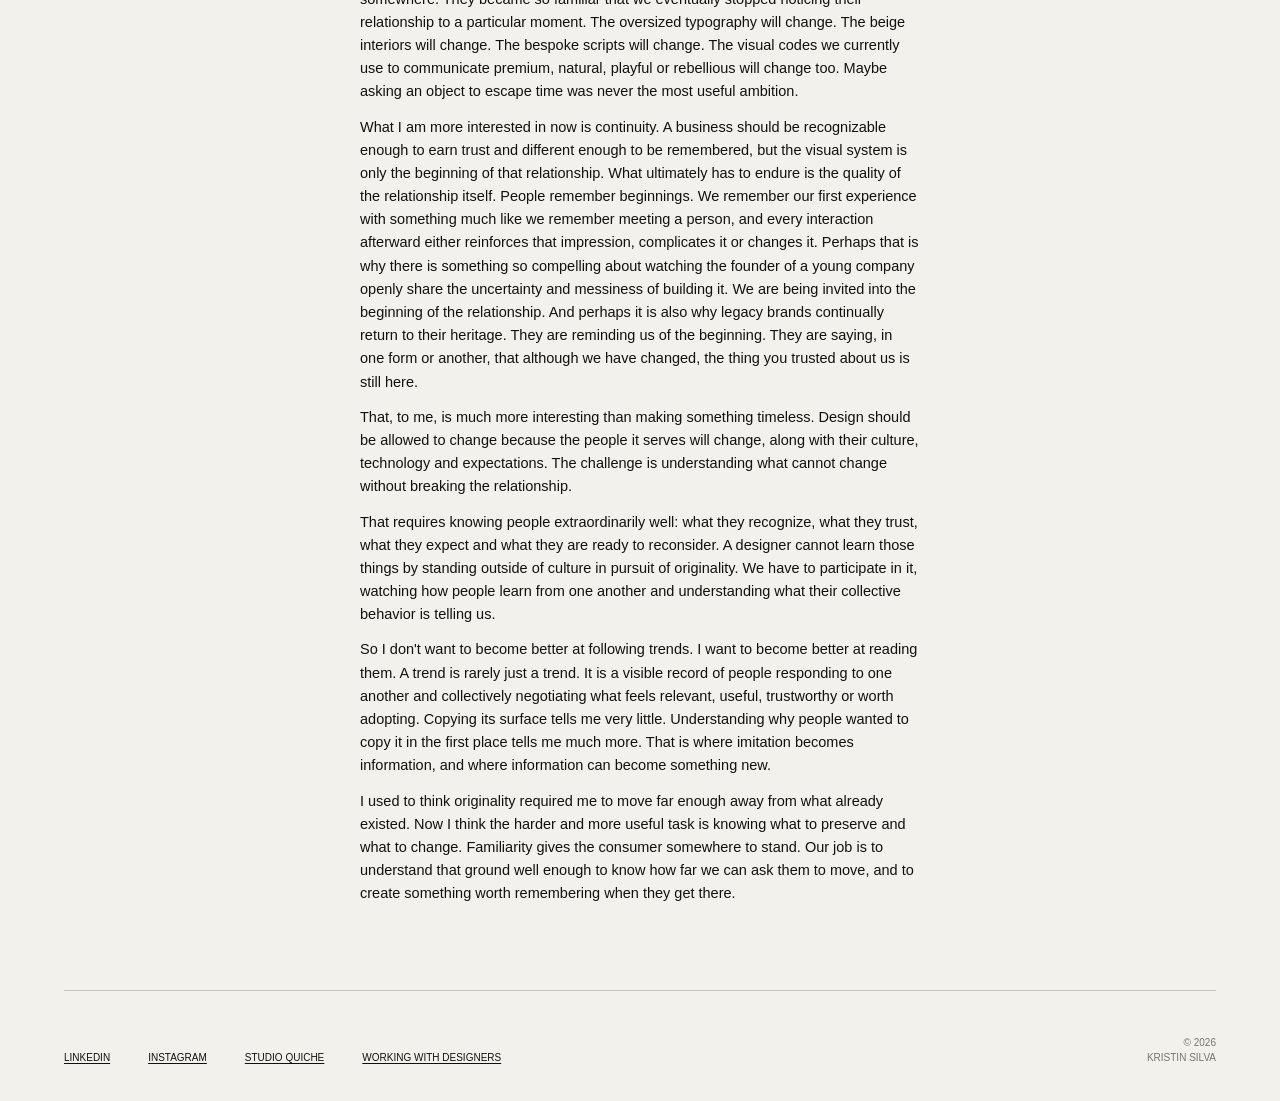
==== commit a0145abd: "Fix typos in essay.html" ====
--- a/essay.html
+++ b/essay.html
@@ -38,10 +38,10 @@
       <p>Our beautiful object had accidentally communicated that it was too precious to use.</p>
       <p>That experience fundamentally changed the way I think about CPG. A product can be aesthetically successful and behaviorally unsuccessful. It can communicate quality while making the consumer less likely to engage with the thing it was designed to contain. It can win admiration while losing utility.</p>
       <p>And this is another reason I think trends have to be understood beyond their physical appearance. There are trends in consumption. There are trends in rituals. There are trends in how people discover products, where they store them, how they share them, what they expect them to do and how they talk about them. There are trends in lifestyles that eventually become trends in packaging because the packaging is responding to the lifestyle.</p>
-      <p>f we only study what things look like, we miss the behavior that made the thing successful. I</p>
+      <p>If we only study what things look like, we miss the behavior that made the thing successful. I</p>
       <p>This is becoming especially apparent in the way social media has changed how trends form and spread. We often talk about social media as though it creates one enormous mass culture, but my experience of it feels almost opposite. There are increasingly many small cultural pools forming at once. People gather around particular interests, aesthetics, rituals, identities and ideas. They follow one another, respond to one another, borrow from one another and eventually influence the businesses watching them.</p>
       <p>A consumer posts something because they like it. Someone else sees it. A founder notices the response. A brand adopts the language. Consumers respond to that adoption. Someone criticizes it. Someone else modifies it. Another group rejects it. The cycle continues.</p>
-      <p>C   ulture is learning in public.</p>
+      <p>Culture is learning in public.</p>
       <p>That is part of what makes contemporary trends feel so fast. The process of imitation and modification is visible almost immediately. We can watch something move from one person to another and then observe the resulting mutations in real time. What used to take years to become culturally recognizable can sometimes happen within months, weeks or even days.</p>
       <p>But I don't necessarily think this speed makes trends less meaningful. If anything, it makes them more observable. We have an unusually visible view into people learning from one another, adopting things, rejecting them, modifying them and deciding collectively what becomes worth carrying forward. For a designer, that is an extraordinary amount of information. To deliberately look away from it in pursuit of something "timeless" now feels almost counterproductive to me. The point isn't to watch culture so that we can reproduce whatever is currently popular. The point is to watch closely enough to understand what is changing in the people we are designing for.</p>
       <p>This is where my relationship with trends has changed most. I no longer think the useful question is whether something is trending or whether I should participate in it. I want to know why it became desirable in the first place. What changed in the consumer before the visual language changed? What behavior became newly acceptable? What expectation is being rewritten? What are people rejecting? What are they beginning to trust? What was already familiar enough that the new thing could make sense? These questions require us to look beyond the artifact and into the person. And that distinction matters because design, unlike art, ultimately has someone on the other side of it. There may be moments in the creative process when a designer needs to disengage from the audience, play, experiment and push an idea somewhere unreasonable. But we have to come back. The work has to enter someone else's life.</p>
--- a/style.css
+++ b/style.css
@@ -1,4 +1,4 @@
 *{box-sizing:border-box}:root{--paper:#f3f1ec;--ink:#11110f;--muted:#77756f;--rule:#c8c4bb}html{background:var(--paper);color:var(--ink)}body{margin:0;background:var(--paper);font-family:"Switzer",Arial,Helvetica,sans-serif;font-weight:400}a{color:inherit;text-decoration:none}.site-header{height:88px;padding:34px 5vw 0;display:flex;justify-content:space-between;align-items:flex-start;font-size:12px;letter-spacing:.01em}.site-header nav{display:flex;gap:52px}.home{padding:36px 5vw 0}.intro{display:grid;grid-template-columns:1fr 220px;min-height:395px}.intro h1{font-size:88px;font-weight:400;line-height:.9;letter-spacing:-.045em;margin:0}.intro h1 span{display:block}.statement{font-size:32px;line-height:1.05;letter-spacing:-.025em;margin:45px 0 0}.intro-side{font-size:11px;line-height:1.35;padding-top:6px}.location{color:var(--muted);margin-top:12px}.mobile-credentials{display:none}.contents-title{font-size:13px;font-weight:400;margin:0 0 34px}.bio-list{border-top:1px solid var(--rule)}.bio-row{display:grid;grid-template-columns:55px 155px 1fr 25px;border-bottom:1px solid var(--rule);padding:24px 0;min-height:86px}.bio-row .num,.bio-row .label{font-size:10px}.bio-row .num{color:var(--muted)}.bio-row .value{font-size:14px;line-height:1.35}.bio-row .arrow{text-align:right;font-size:14px}.bio-row.education{min-height:190px}.muted{color:var(--muted)}.site-footer{margin:0 5vw;padding:44px 0 36px;border-top:1px solid var(--rule);display:flex;justify-content:space-between;align-items:flex-end;font-size:10px;line-height:1.5}.footer-links{display:flex;gap:38px;text-decoration:underline;text-underline-offset:2px}.copyright{text-align:right;color:var(--muted)}
-/* Essay */.essay-page{padding:20px 5vw 72px}.essay-meta{font-size:10px;margin-bottom:12px}.essay-page>h1{font-size:36px;font-weight:400;line-height:1;margin:0 0 2px;letter-spacing:-.025em}.dek{font-size:13px;margin:0 0 18px}.hero{margin:0 0 18px}.hero img{display:block;width:100%;height:400px;object-fit:cover;object-position:center 43%}.essay-body{width:min(560px,52vw);margin:0 auto;font-size:14.5px;line-height:1.45}.essay-body h2{font-size:20px;line-height:1.1;font-weight:500;margin:0 0 2px}.article-dek{font-size:11px;margin:0 0 12px}.essay-body p{margin:0 0 12px}
-@media(max-width:700px){.site-header{height:62px;padding:22px 22px 0;font-size:11px}.site-header nav{gap:28px}.home{padding:10px 22px 0}.intro{display:block;min-height:245px}.intro h1{font-size:58px;line-height:.76;letter-spacing:-.045em;margin:0 0 28px}.intro h1 span{display:block}.intro-side{display:none}.mobile-credentials{display:block;font-size:11px;line-height:1.15;margin-bottom:24px}.mobile-credentials p{margin:0}.mobile-credentials .location{margin-top:8px}.statement{font-size:27px;line-height:.92;margin:0;max-width:320px}.contents-title{font-size:11px;margin:0 0 14px}.bio-row{grid-template-columns:1fr 40px;padding:14px 0;min-height:0}.bio-row .label{grid-column:2;grid-row:1;text-align:right;font-size:10px}.bio-row .num{grid-column:1;grid-row:1;font-size:10px}.bio-row .value{grid-column:1/-1;grid-row:2;font-size:16px;line-height:1.08;margin-top:8px;padding-right:0}.bio-row .arrow{grid-column:2;grid-row:2;font-size:15px}.bio-row.education{min-height:66px}.site-footer{margin:38px 22px 0;padding:20px 0 26px;font-size:10px;display:grid;grid-template-columns:1fr 1fr;gap:28px}.footer-links{display:grid;grid-template-columns:1fr 1fr;gap:8px 24px;grid-column:1/-1}.copyright{grid-column:1/-1;display:flex;justify-content:space-between;text-align:left}.essay-page{padding:12px 22px 30px}.essay-meta{font-size:10px;line-height:1.35;margin-bottom:18px;max-width:190px}.essay-page>h1{font-size:49px;line-height:.85;max-width:250px;margin-bottom:8px}.dek{font-size:16px;line-height:1.2;max-width:320px;margin-bottom:20px}.hero{margin:0 -22px 20px}.hero img{height:230px;object-fit:cover;object-position:center 43%}.essay-body{width:100%;font-size:14px;line-height:1.35}.essay-body h2{font-size:22px;margin-bottom:3px}.article-dek{font-size:13px;line-height:1.25;margin-bottom:16px}.essay-body p{margin-bottom:17px}.essay-page+.site-footer{margin-top:0}}
+/* Essay */.essay-page{padding:20px 5vw 72px}.essay-meta{font-size:10px;margin-bottom:12px}.essay-page>h1{font-size:36px;font-weight:400;line-height:1;margin:0 0 2px;letter-spacing:-.025em}.dek{font-size:13px;margin:0 0 18px}.hero{margin:0 0 18px}.hero img{display:block;width:100%;height:400px;object-fit:cover;object-position:center 43%}.essay-body{width:min(560px,52vw);margin:0 auto;font-size:14.5px;line-height:1.6}.essay-body h2{font-size:20px;line-height:1.1;font-weight:500;margin:0 0 2px}.article-dek{font-size:11px;margin:0 0 12px}.essay-body p{margin:0 0 12px}
+@media(max-width:700px){.site-header{height:62px;padding:22px 22px 0;font-size:11px}.site-header nav{gap:28px}.home{padding:10px 22px 0}.intro{display:block;min-height:245px}.intro h1{font-size:58px;line-height:.76;letter-spacing:-.045em;margin:0 0 28px}.intro h1 span{display:block}.intro-side{display:none}.mobile-credentials{display:block;font-size:11px;line-height:1.15;margin-bottom:24px}.mobile-credentials p{margin:0}.mobile-credentials .location{margin-top:8px}.statement{font-size:27px;line-height:.92;margin:0;max-width:320px}.contents-title{font-size:11px;margin:0 0 14px}.bio-row{grid-template-columns:1fr 40px;padding:14px 0;min-height:0}.bio-row .label{grid-column:2;grid-row:1;text-align:right;font-size:10px}.bio-row .num{grid-column:1;grid-row:1;font-size:10px}.bio-row .value{grid-column:1/-1;grid-row:2;font-size:16px;line-height:1.08;margin-top:8px;padding-right:0}.bio-row .arrow{grid-column:2;grid-row:2;font-size:15px}.bio-row.education{min-height:66px}.site-footer{margin:38px 22px 0;padding:20px 0 26px;font-size:10px;display:grid;grid-template-columns:1fr 1fr;gap:28px}.footer-links{display:grid;grid-template-columns:1fr 1fr;gap:8px 24px;grid-column:1/-1}.copyright{grid-column:1/-1;display:flex;justify-content:space-between;text-align:left}.essay-page{padding:12px 22px 30px}.essay-meta{font-size:10px;line-height:1.35;margin-bottom:18px;max-width:190px}.essay-page>h1{font-size:49px;line-height:.85;max-width:250px;margin-bottom:8px}.dek{font-size:16px;line-height:1.2;max-width:320px;margin-bottom:20px}.hero{margin:0 -22px 20px}.hero img{height:230px;object-fit:cover;object-position:center 43%}.essay-body{width:100%;font-size:14px;line-height:1.6}.essay-body h2{font-size:22px;margin-bottom:3px}.article-dek{font-size:13px;line-height:1.25;margin-bottom:16px}.essay-body p{margin-bottom:17px}.essay-page+.site-footer{margin-top:0}}
 @media(min-width:1400px){.intro h1{font-size:106px}.statement{font-size:38px}.essay-body{width:600px}}
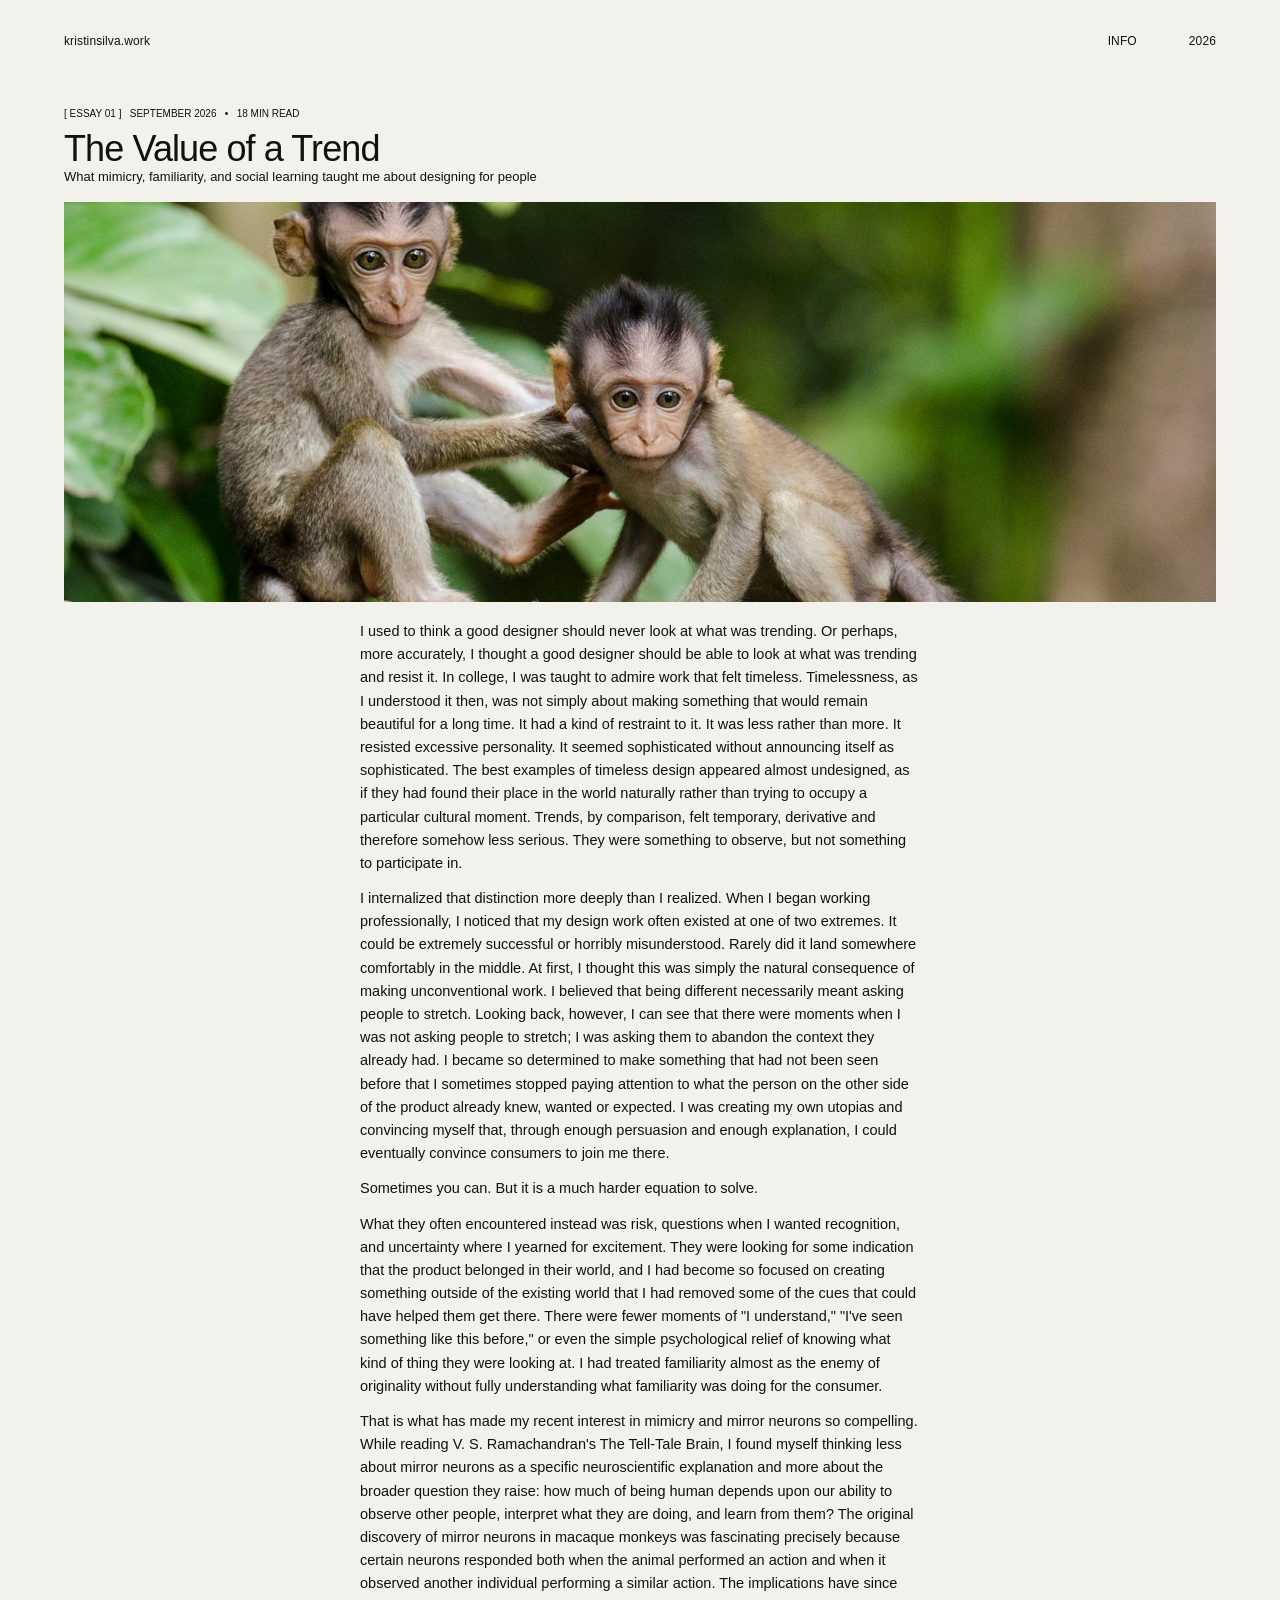
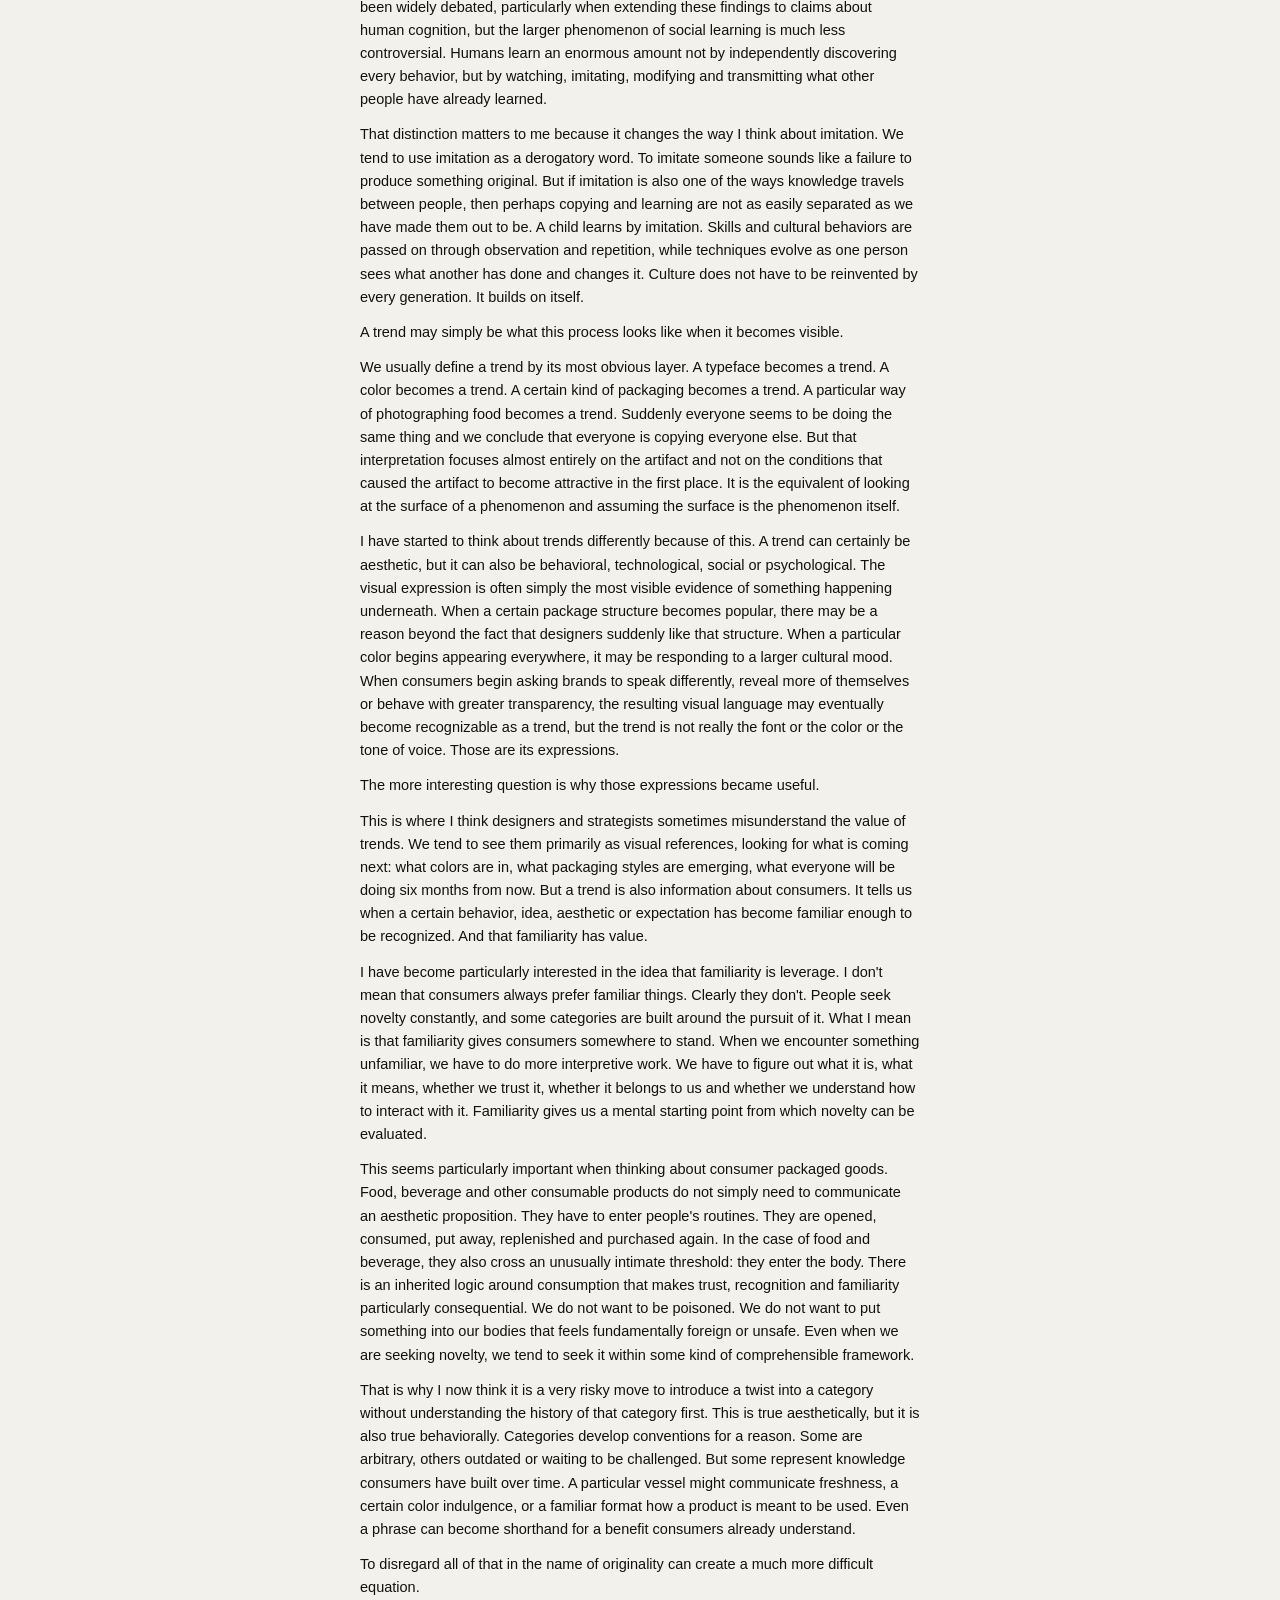
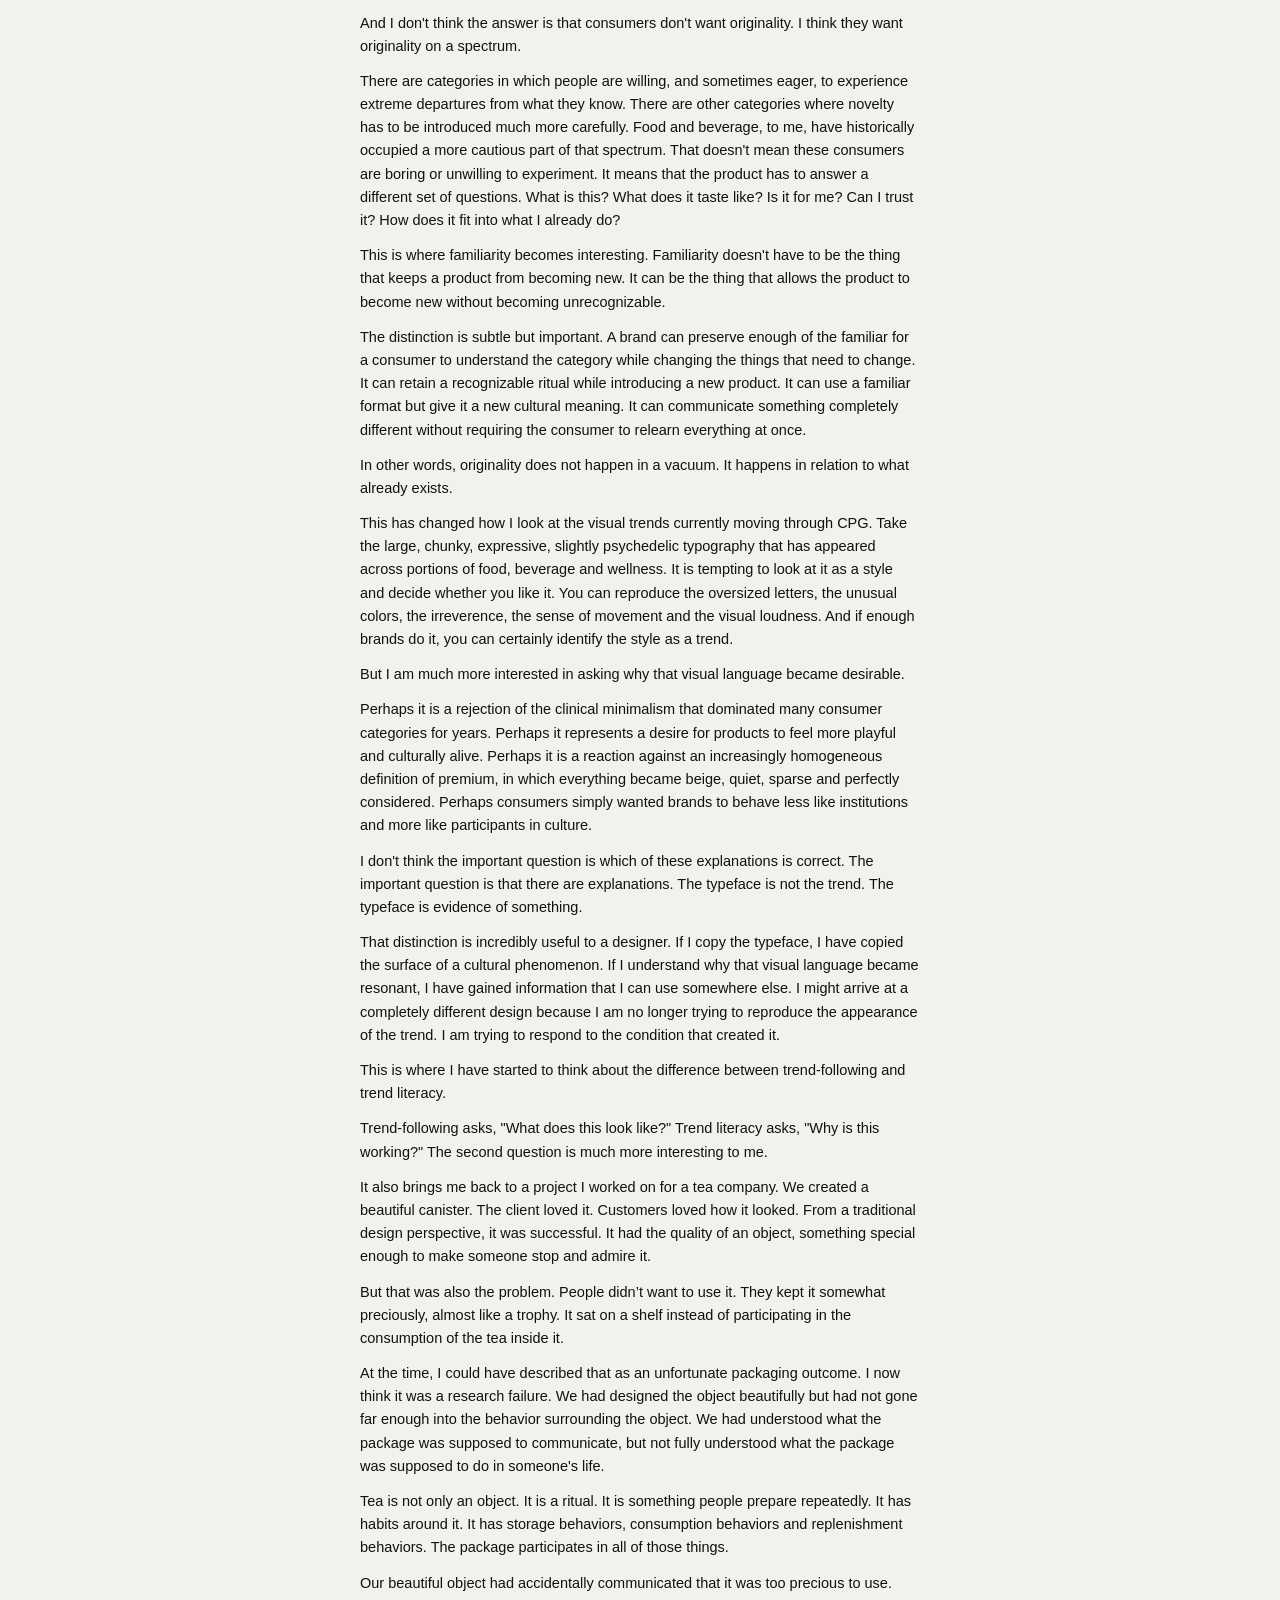
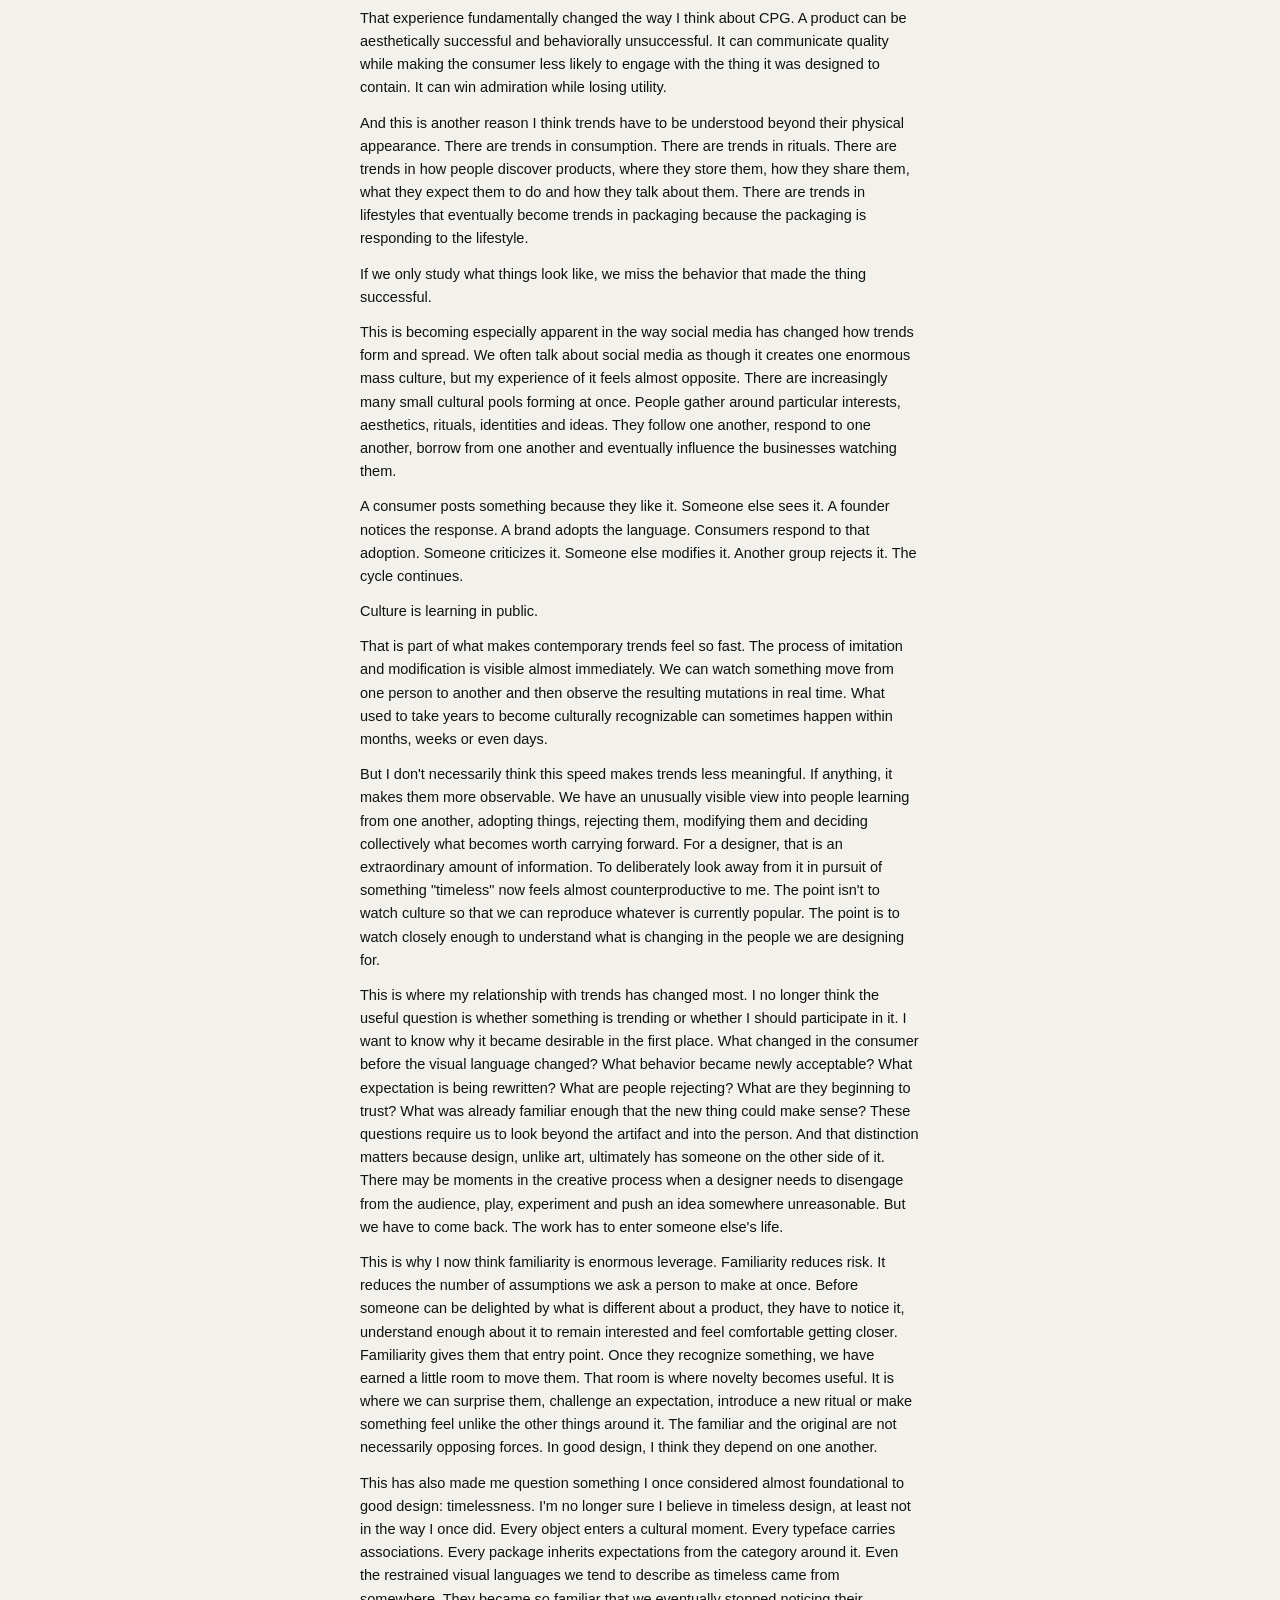
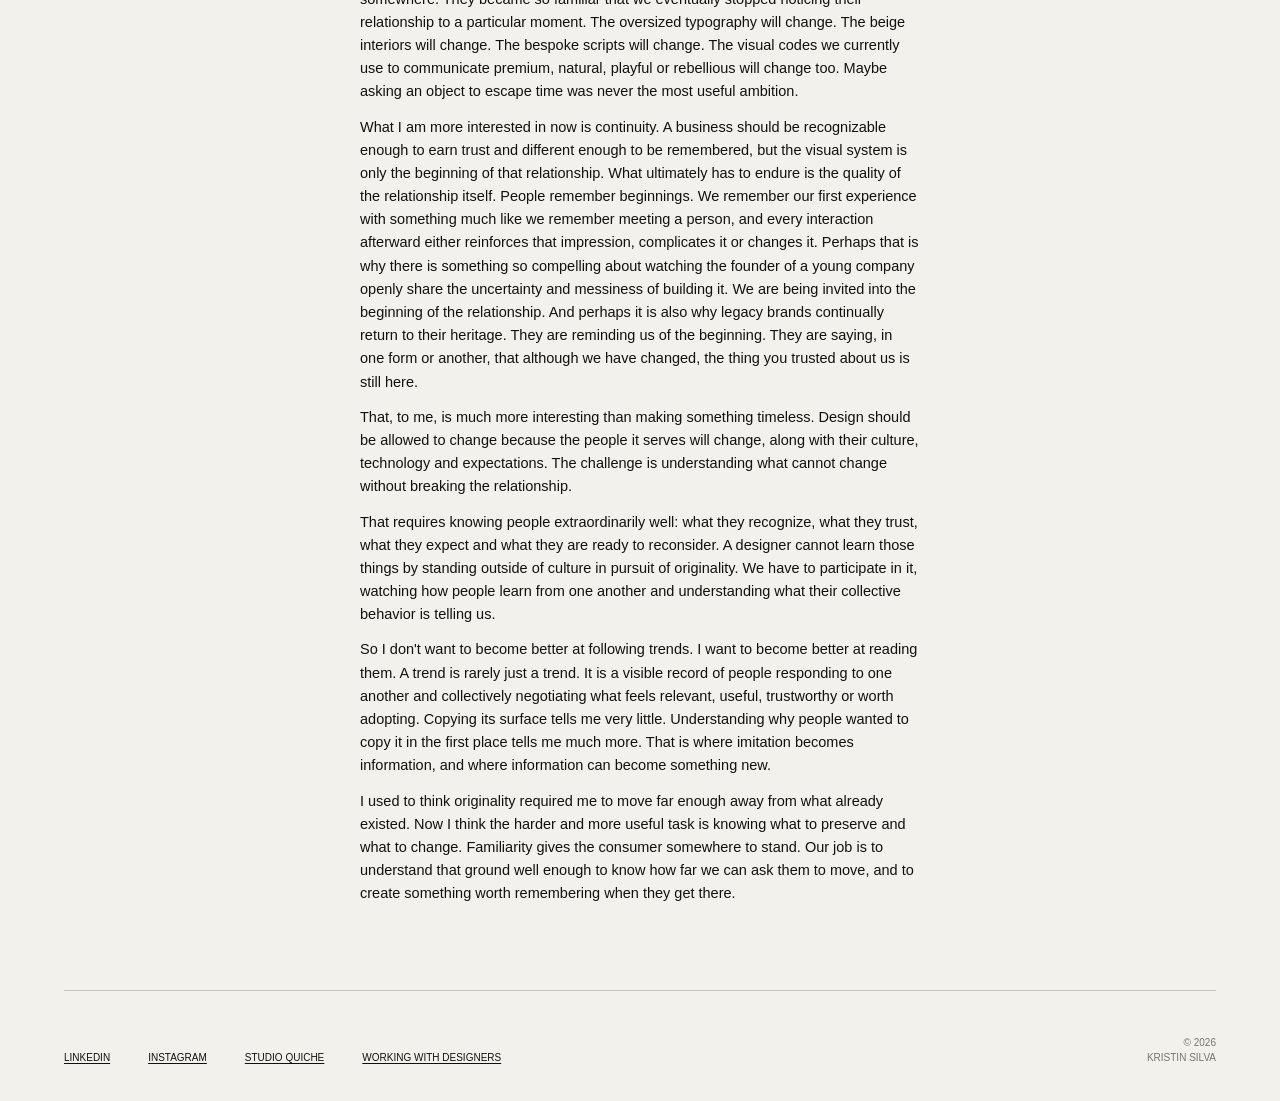
==== commit 2fdcda48: "Fix paragraph formatting in essay.html" ====
--- a/essay.html
+++ b/essay.html
@@ -38,7 +38,7 @@
       <p>Our beautiful object had accidentally communicated that it was too precious to use.</p>
       <p>That experience fundamentally changed the way I think about CPG. A product can be aesthetically successful and behaviorally unsuccessful. It can communicate quality while making the consumer less likely to engage with the thing it was designed to contain. It can win admiration while losing utility.</p>
       <p>And this is another reason I think trends have to be understood beyond their physical appearance. There are trends in consumption. There are trends in rituals. There are trends in how people discover products, where they store them, how they share them, what they expect them to do and how they talk about them. There are trends in lifestyles that eventually become trends in packaging because the packaging is responding to the lifestyle.</p>
-      <p>If we only study what things look like, we miss the behavior that made the thing successful. I</p>
+      <p>If we only study what things look like, we miss the behavior that made the thing successful.</p>
       <p>This is becoming especially apparent in the way social media has changed how trends form and spread. We often talk about social media as though it creates one enormous mass culture, but my experience of it feels almost opposite. There are increasingly many small cultural pools forming at once. People gather around particular interests, aesthetics, rituals, identities and ideas. They follow one another, respond to one another, borrow from one another and eventually influence the businesses watching them.</p>
       <p>A consumer posts something because they like it. Someone else sees it. A founder notices the response. A brand adopts the language. Consumers respond to that adoption. Someone criticizes it. Someone else modifies it. Another group rejects it. The cycle continues.</p>
       <p>Culture is learning in public.</p>
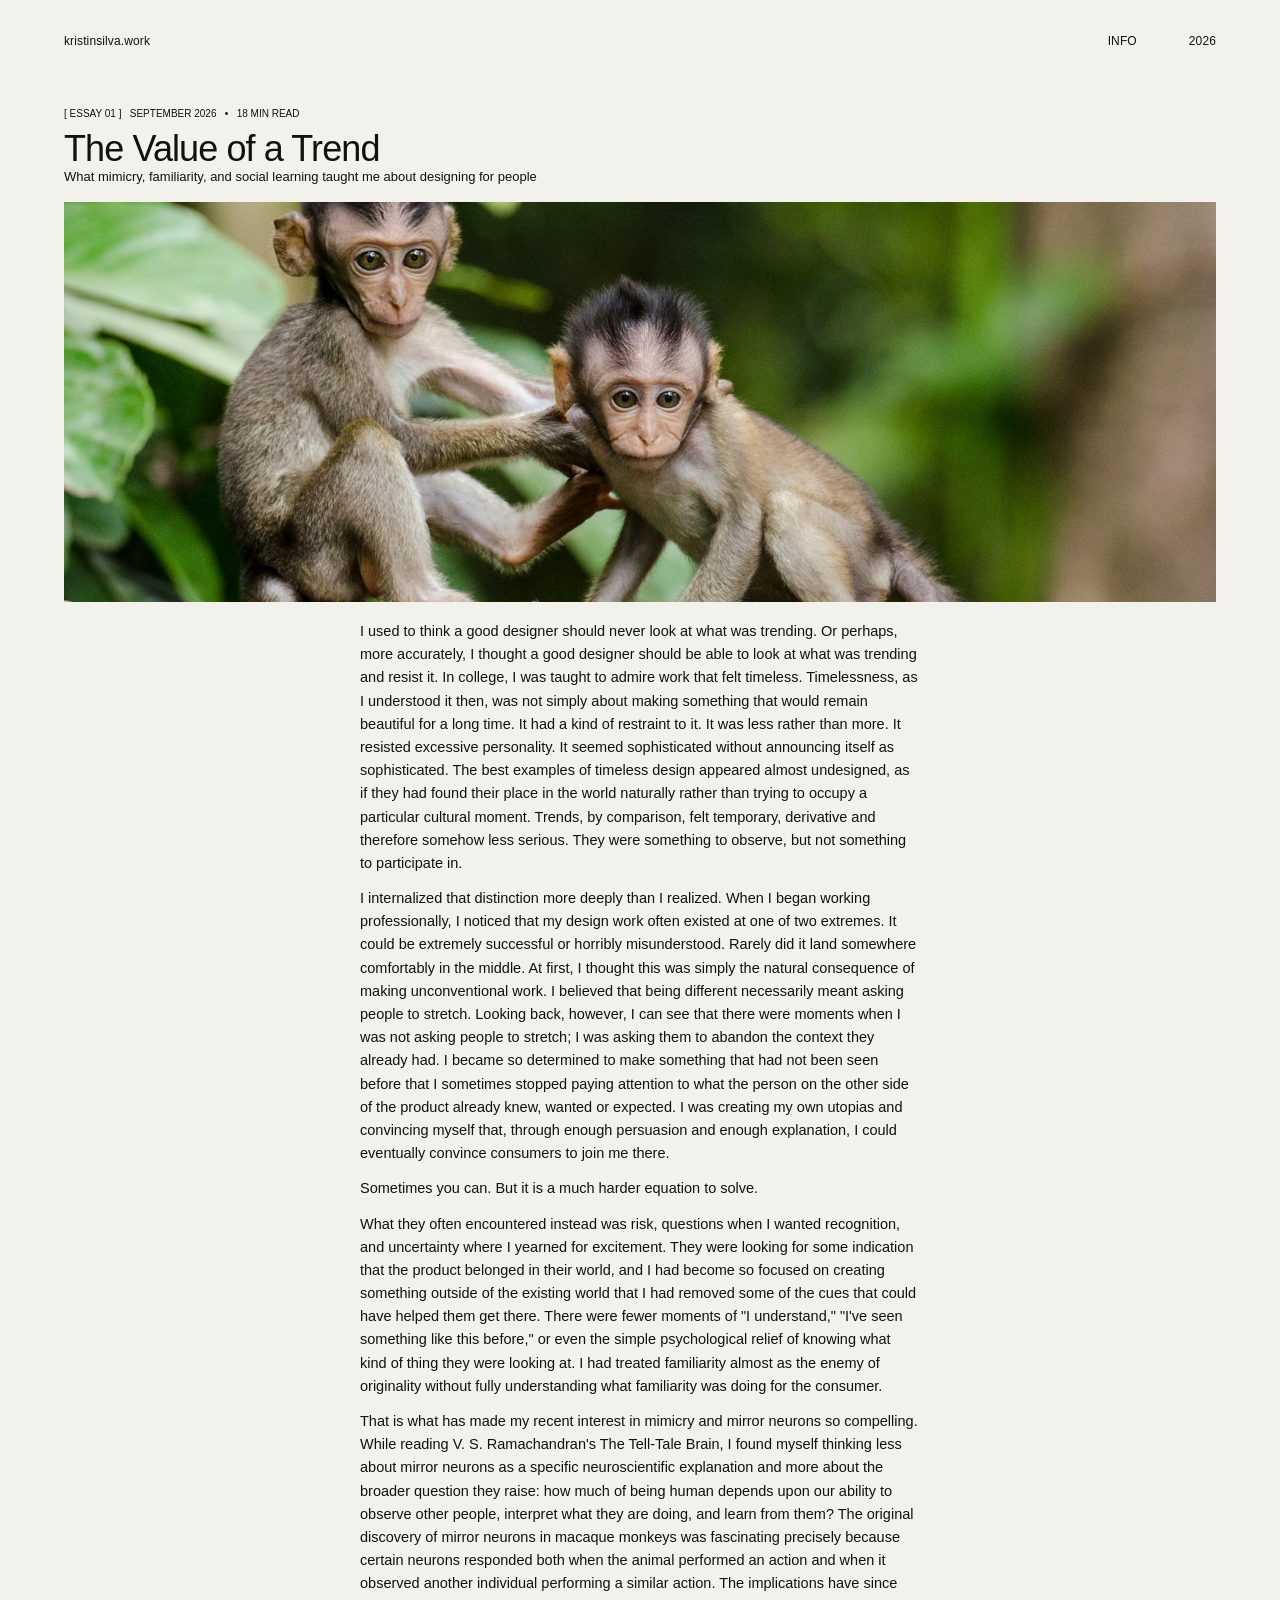
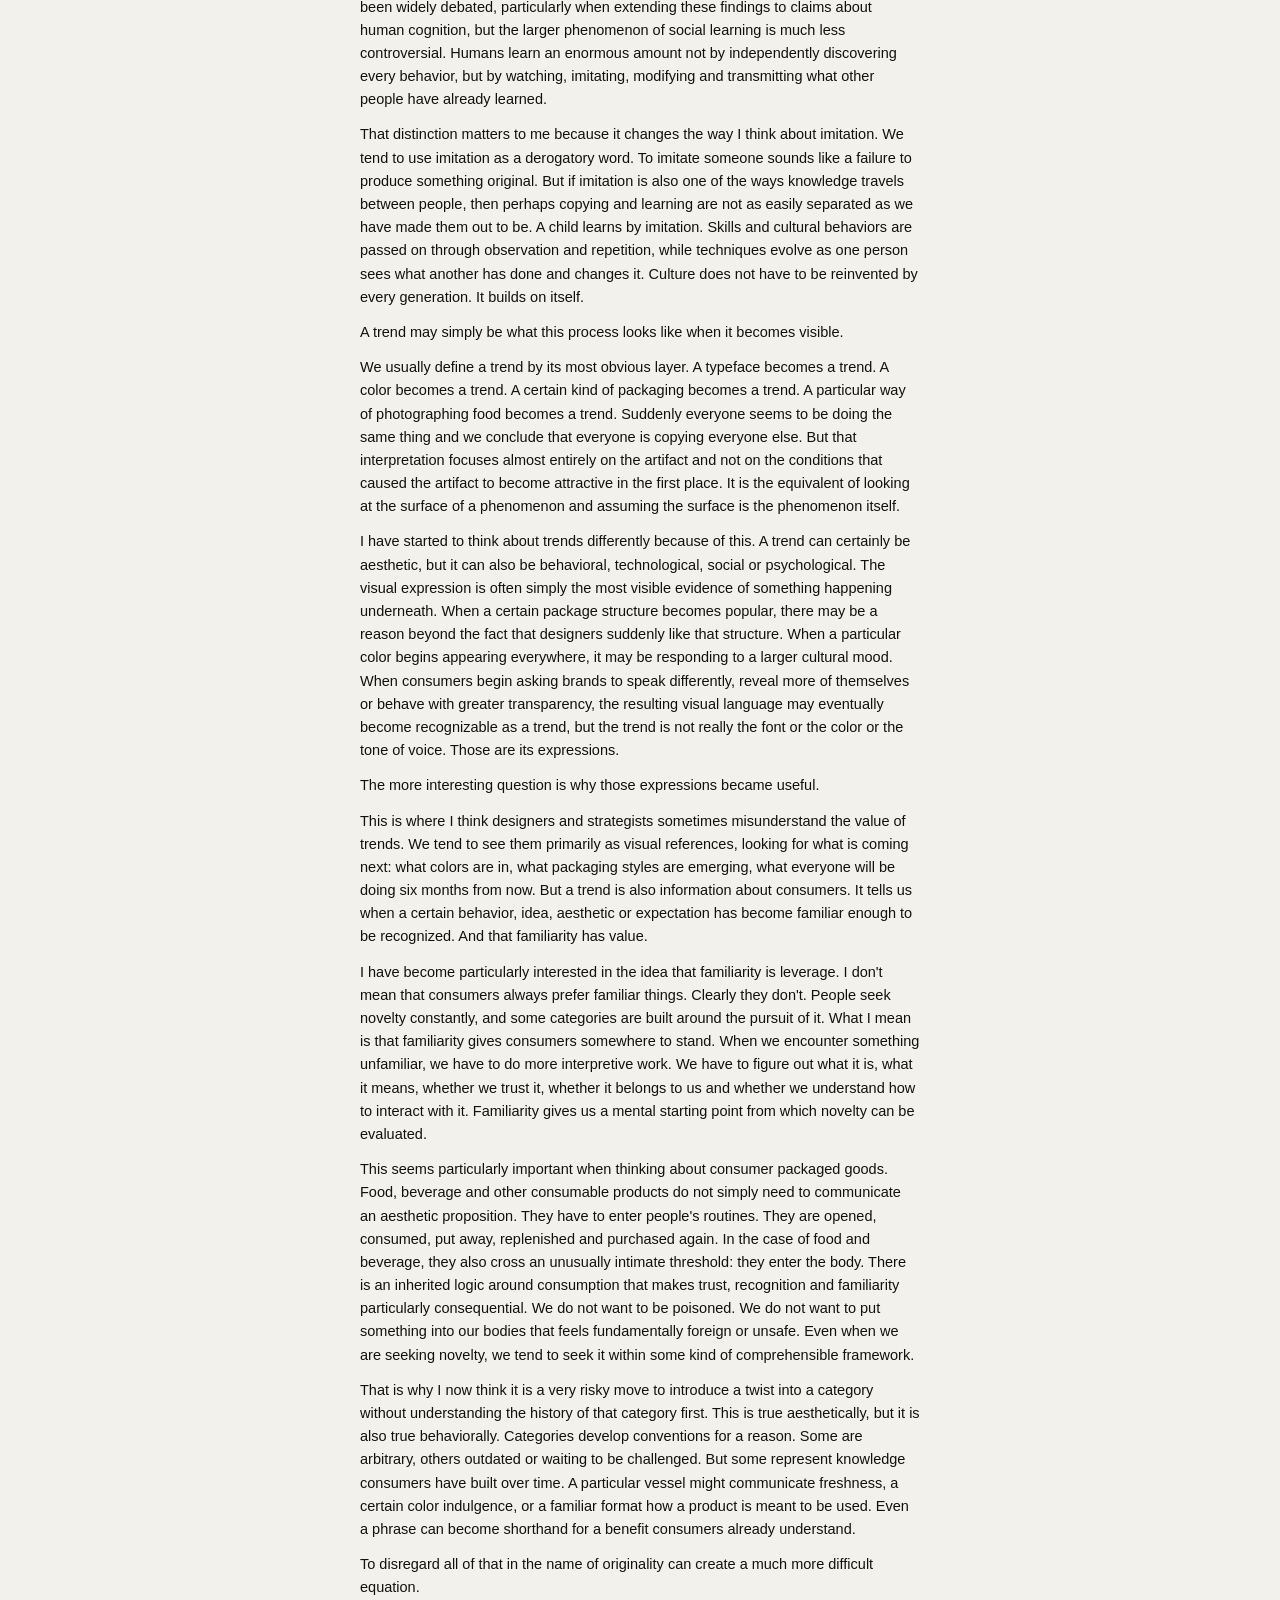
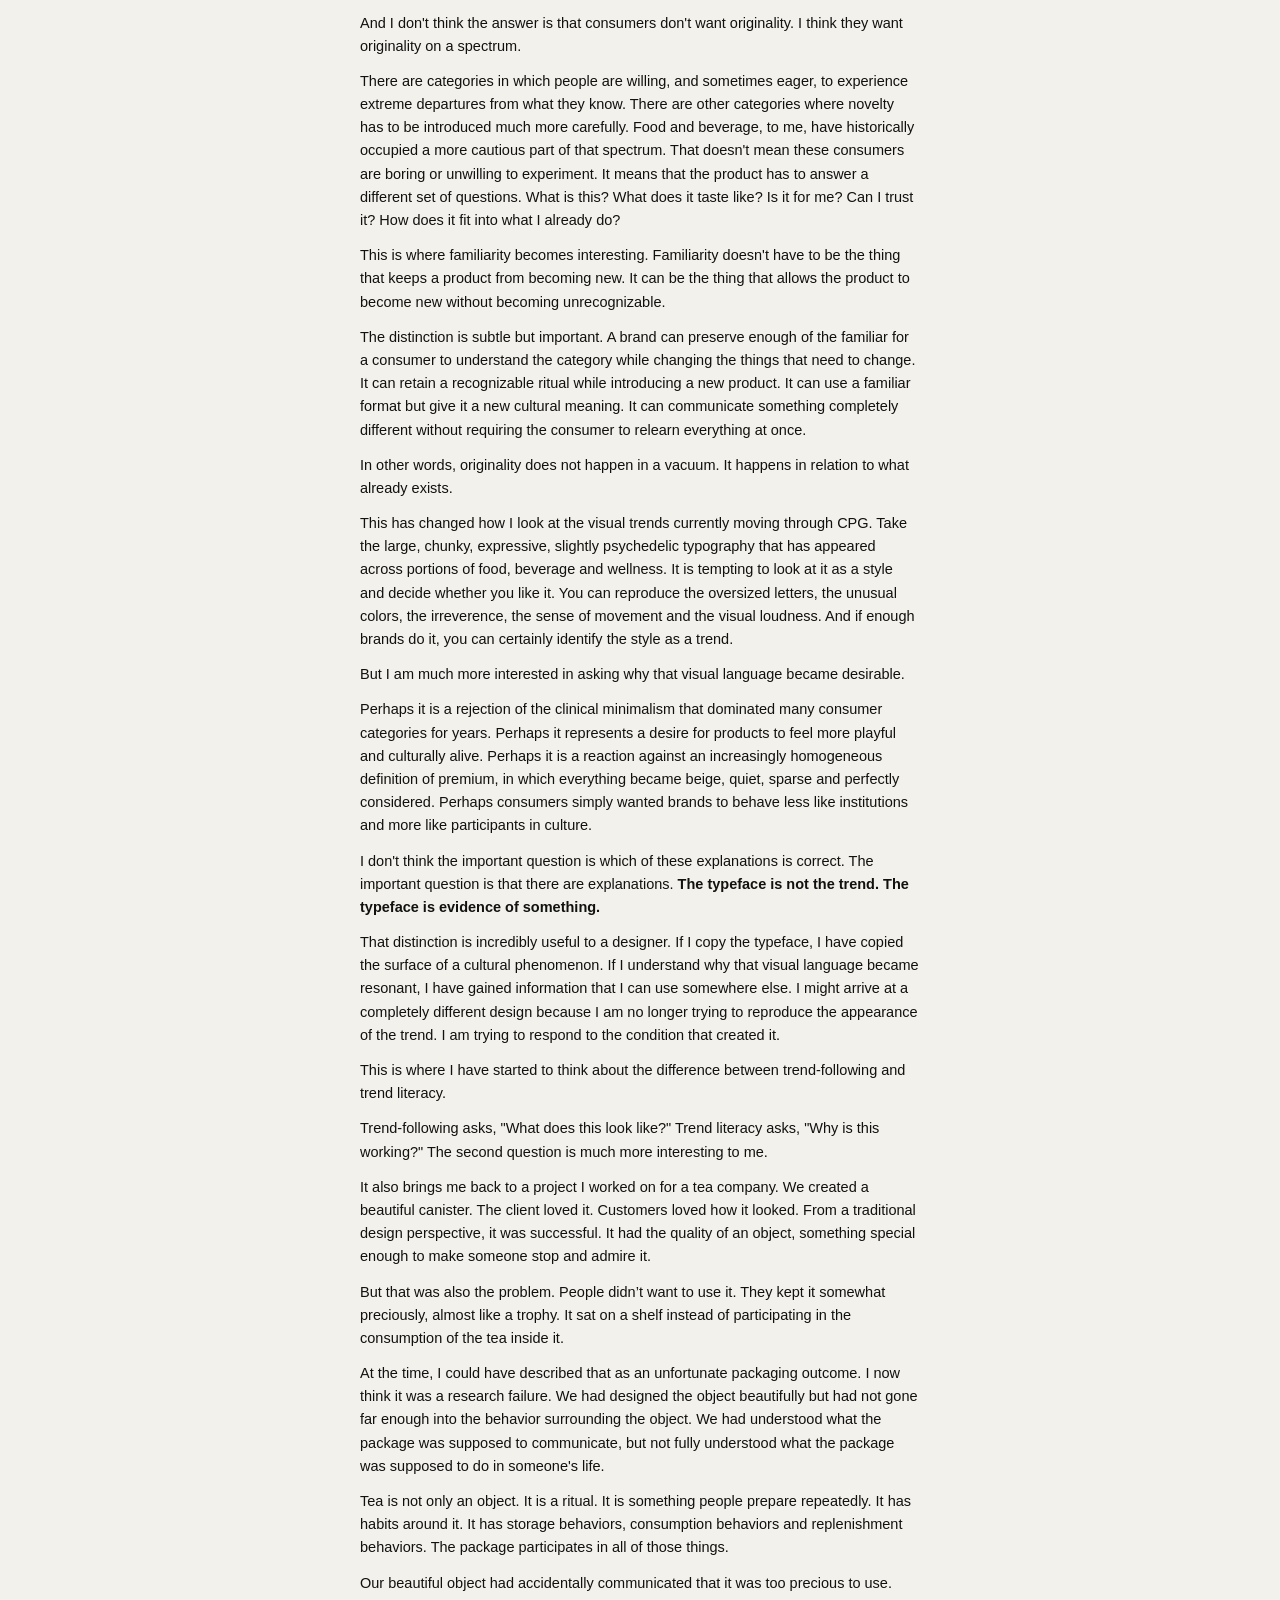
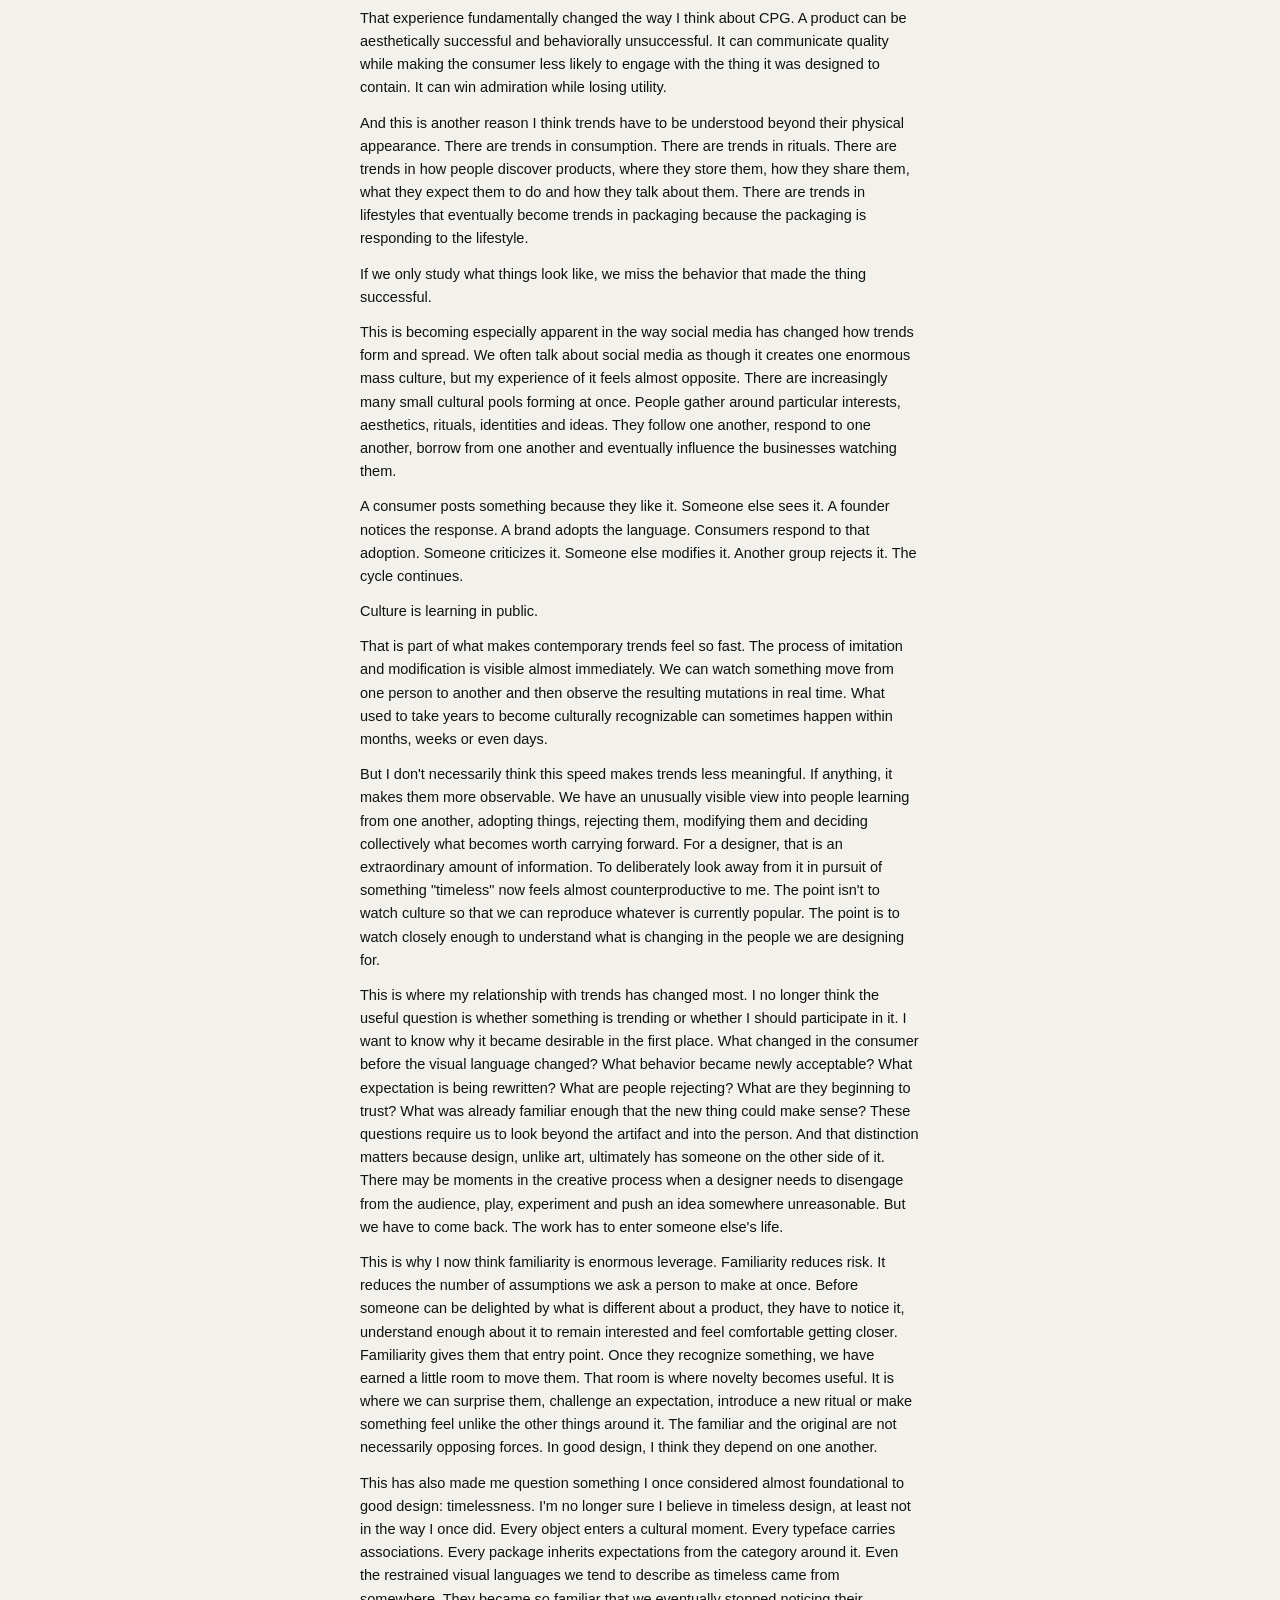
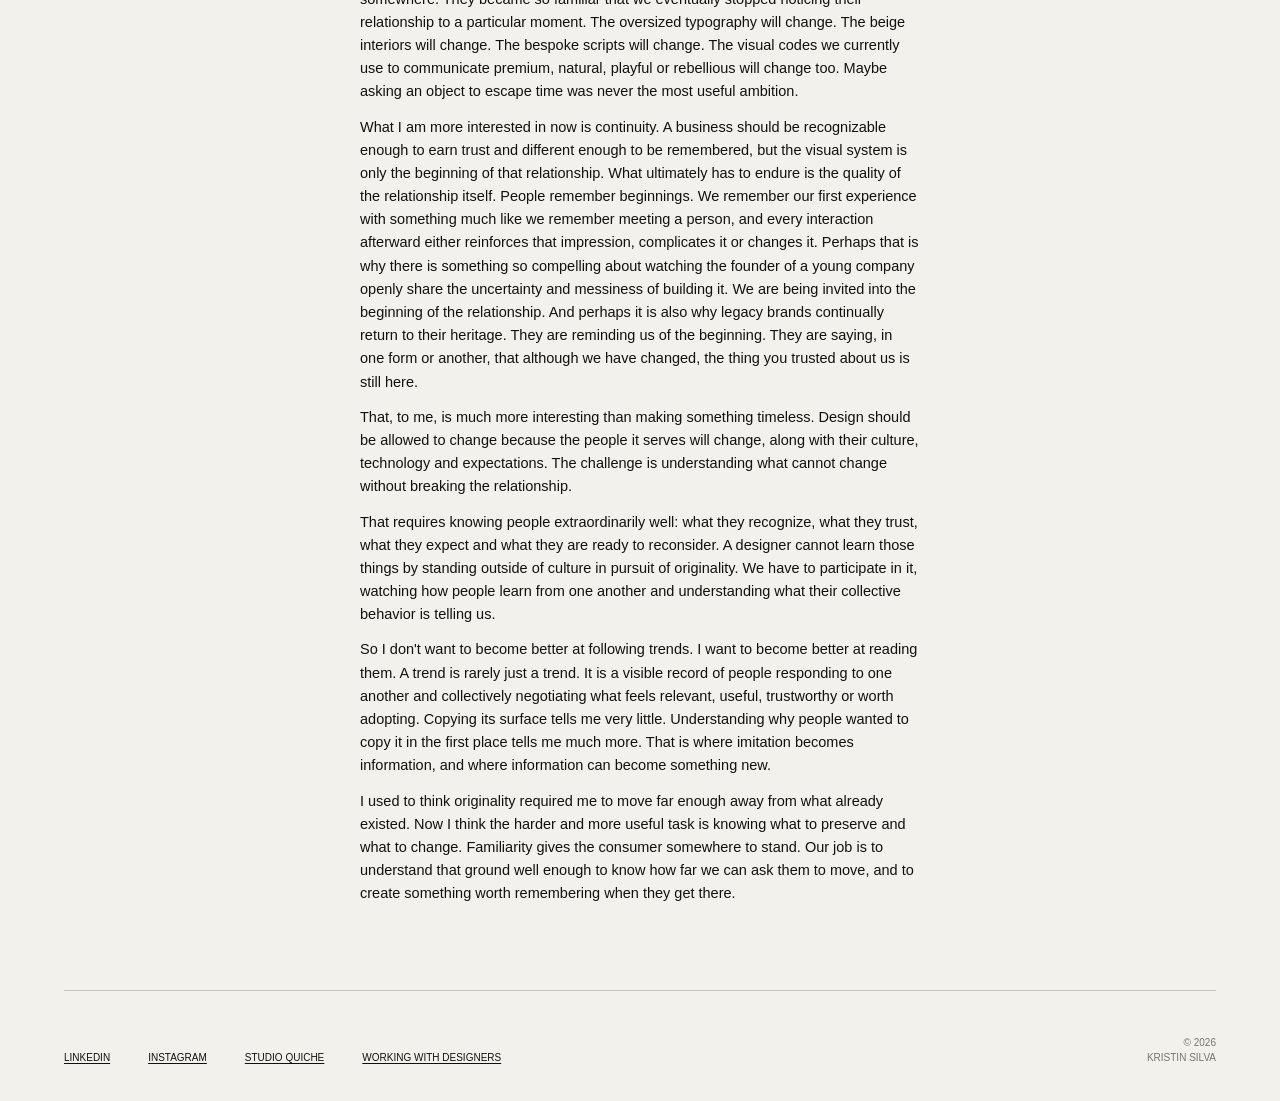
==== commit c3e53528: "Update essay.html" ====
--- a/essay.html
+++ b/essay.html
@@ -27,7 +27,7 @@
       <p>This has changed how I look at the visual trends currently moving through CPG. Take the large, chunky, expressive, slightly psychedelic typography that has appeared across portions of food, beverage and wellness. It is tempting to look at it as a style and decide whether you like it. You can reproduce the oversized letters, the unusual colors, the irreverence, the sense of movement and the visual loudness. And if enough brands do it, you can certainly identify the style as a trend.</p>
       <p>But I am much more interested in asking why that visual language became desirable.</p>
       <p>Perhaps it is a rejection of the clinical minimalism that dominated many consumer categories for years. Perhaps it represents a desire for products to feel more playful and culturally alive. Perhaps it is a reaction against an increasingly homogeneous definition of premium, in which everything became beige, quiet, sparse and perfectly considered. Perhaps consumers simply wanted brands to behave less like institutions and more like participants in culture.</p>
-      <p>I don't think the important question is which of these explanations is correct. The important question is that there are explanations. The typeface is not the trend. The typeface is evidence of something.</p>
+      <p>I don't think the important question is which of these explanations is correct. The important question is that there are explanations. <strong>The typeface is not the trend. The typeface is evidence of something.</strong></p>
       <p>That distinction is incredibly useful to a designer. If I copy the typeface, I have copied the surface of a cultural phenomenon. If I understand why that visual language became resonant, I have gained information that I can use somewhere else. I might arrive at a completely different design because I am no longer trying to reproduce the appearance of the trend. I am trying to respond to the condition that created it.</p>
       <p>This is where I have started to think about the difference between trend-following and trend literacy.</p>
       <p>Trend-following asks, "What does this look like?" Trend literacy asks, "Why is this working?" The second question is much more interesting to me.</p>
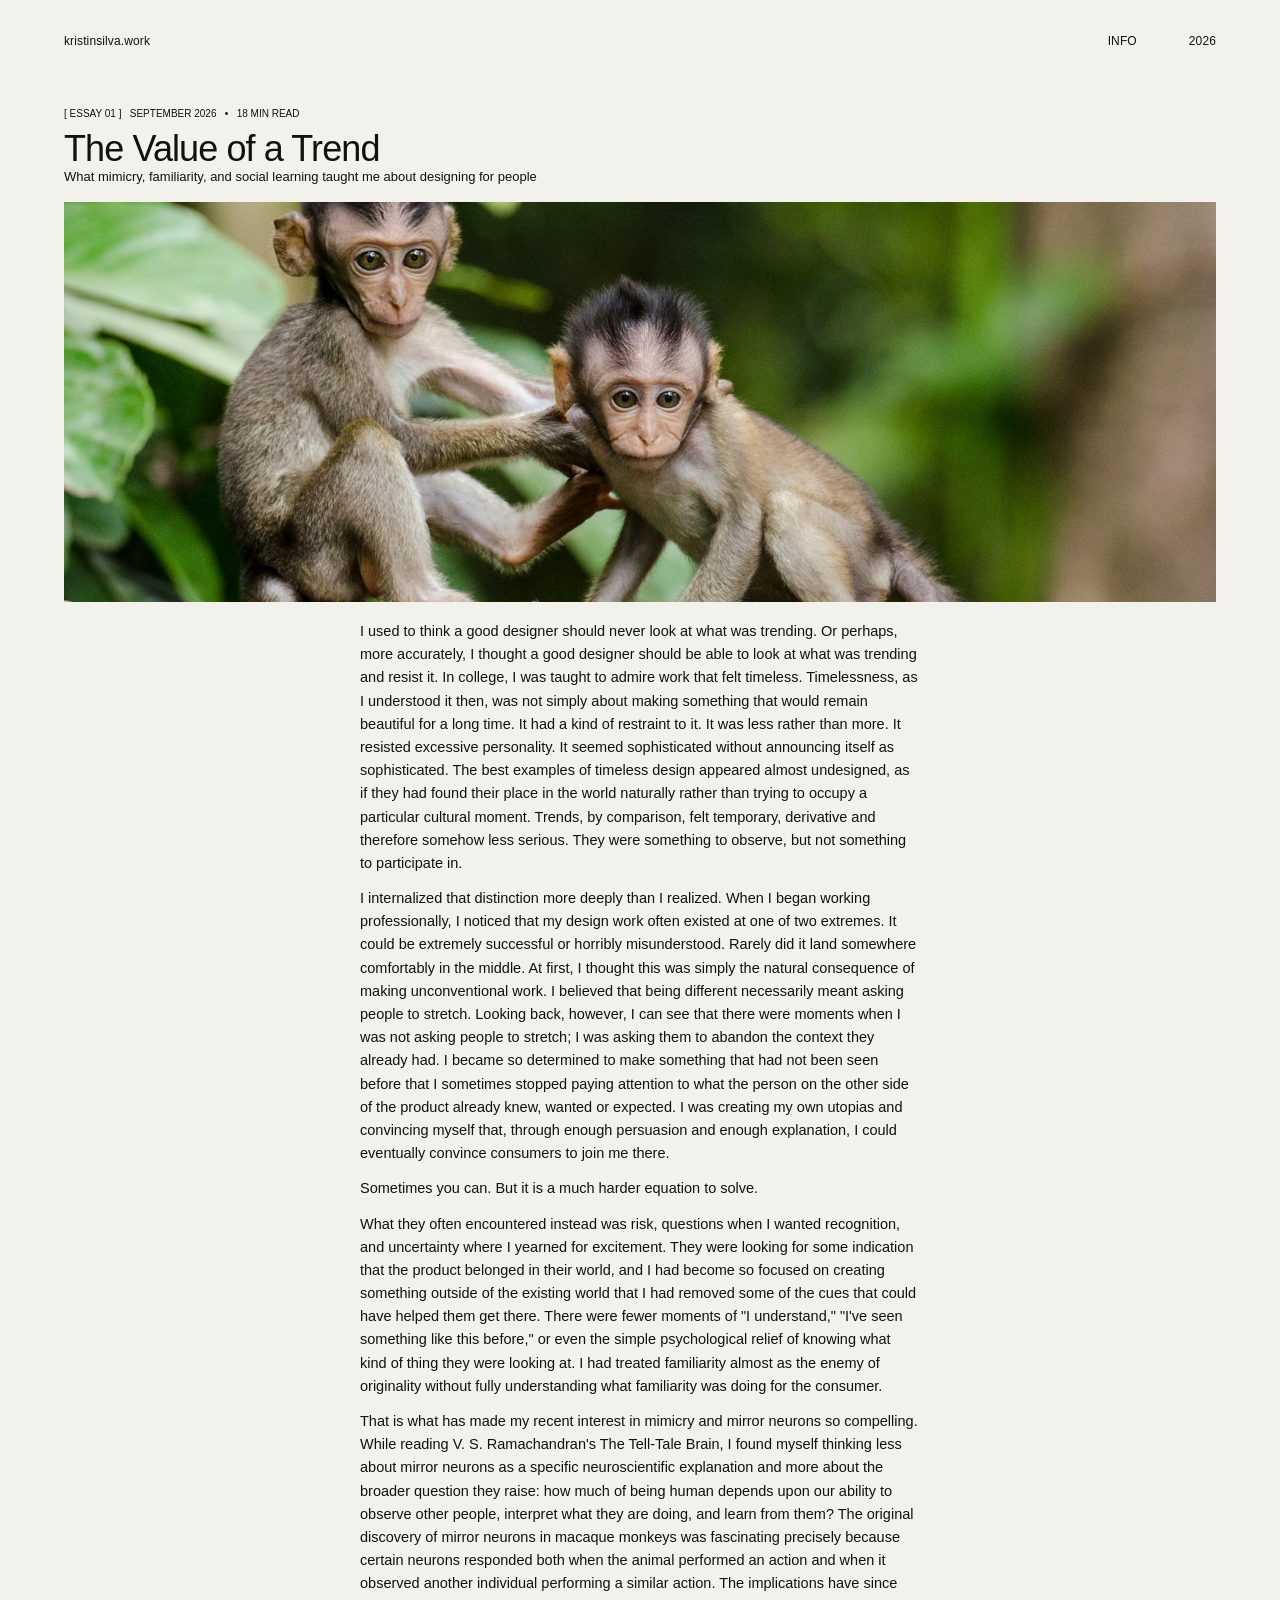
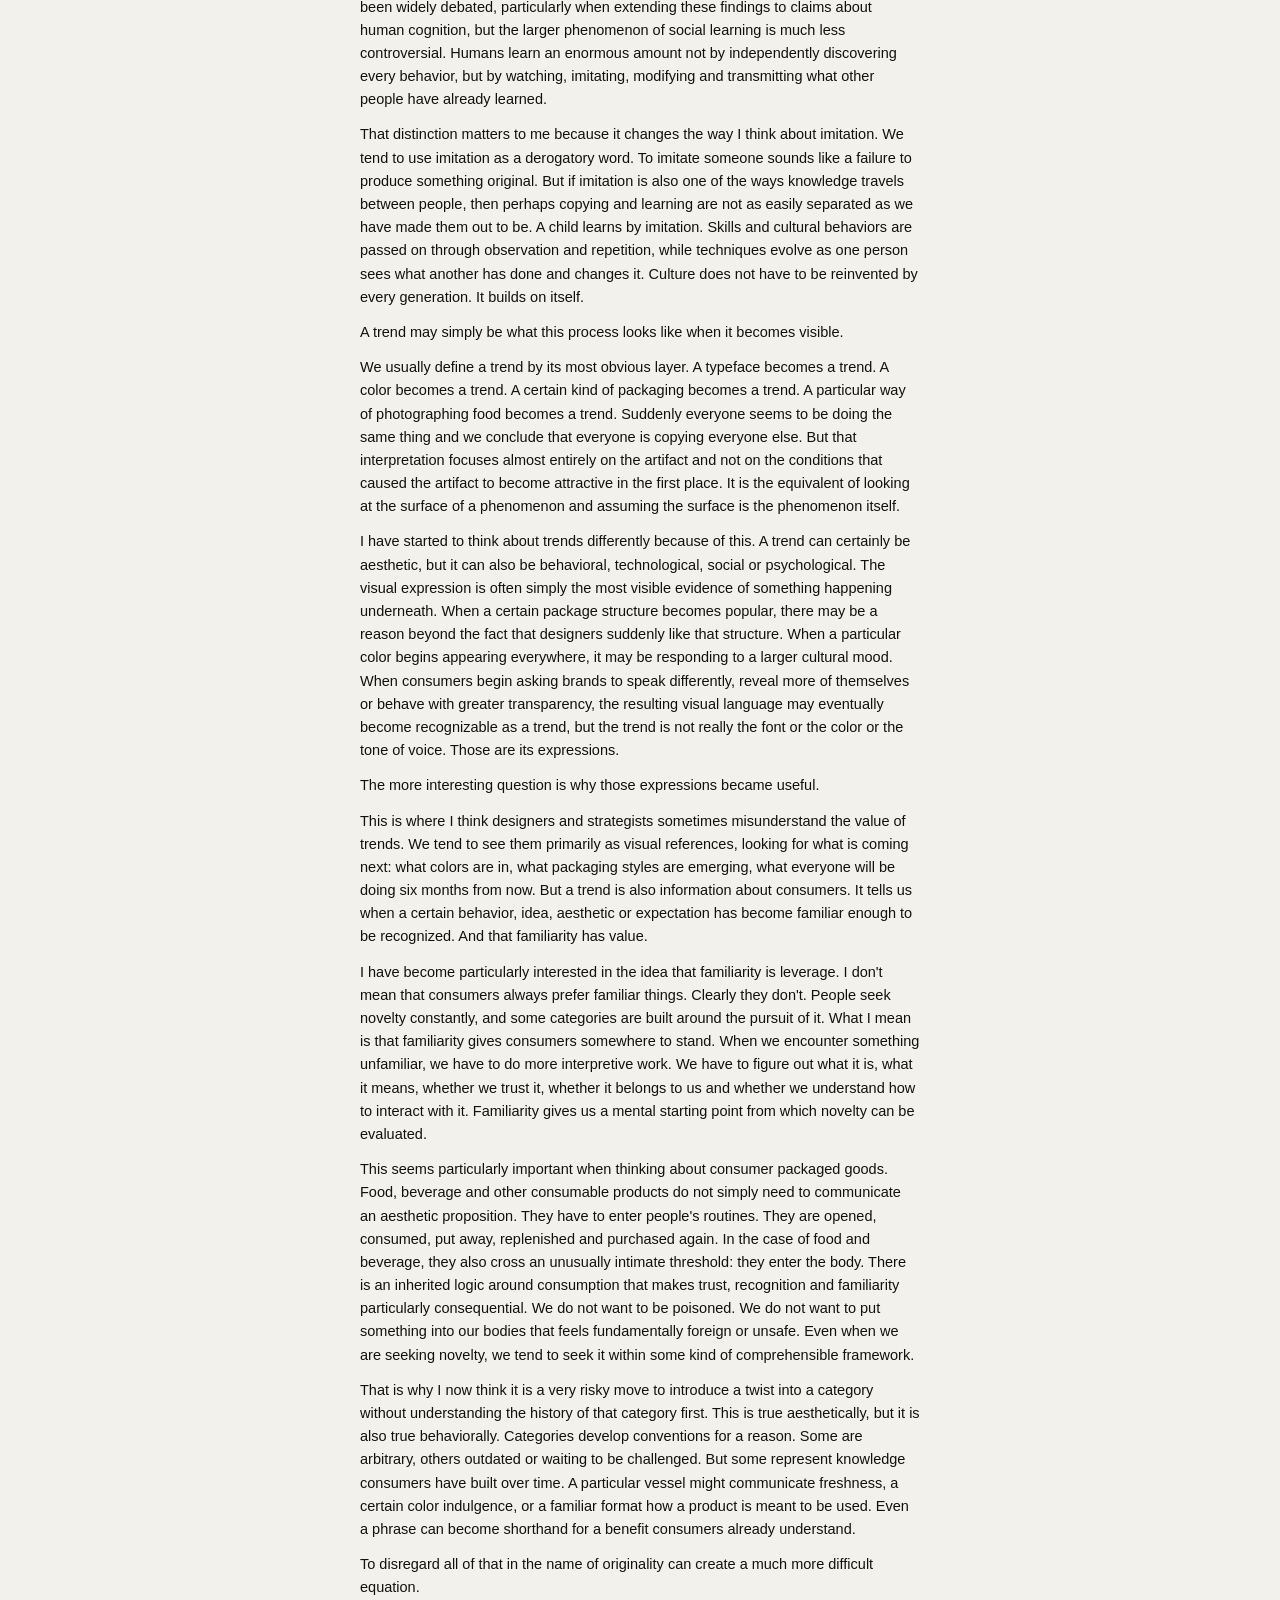
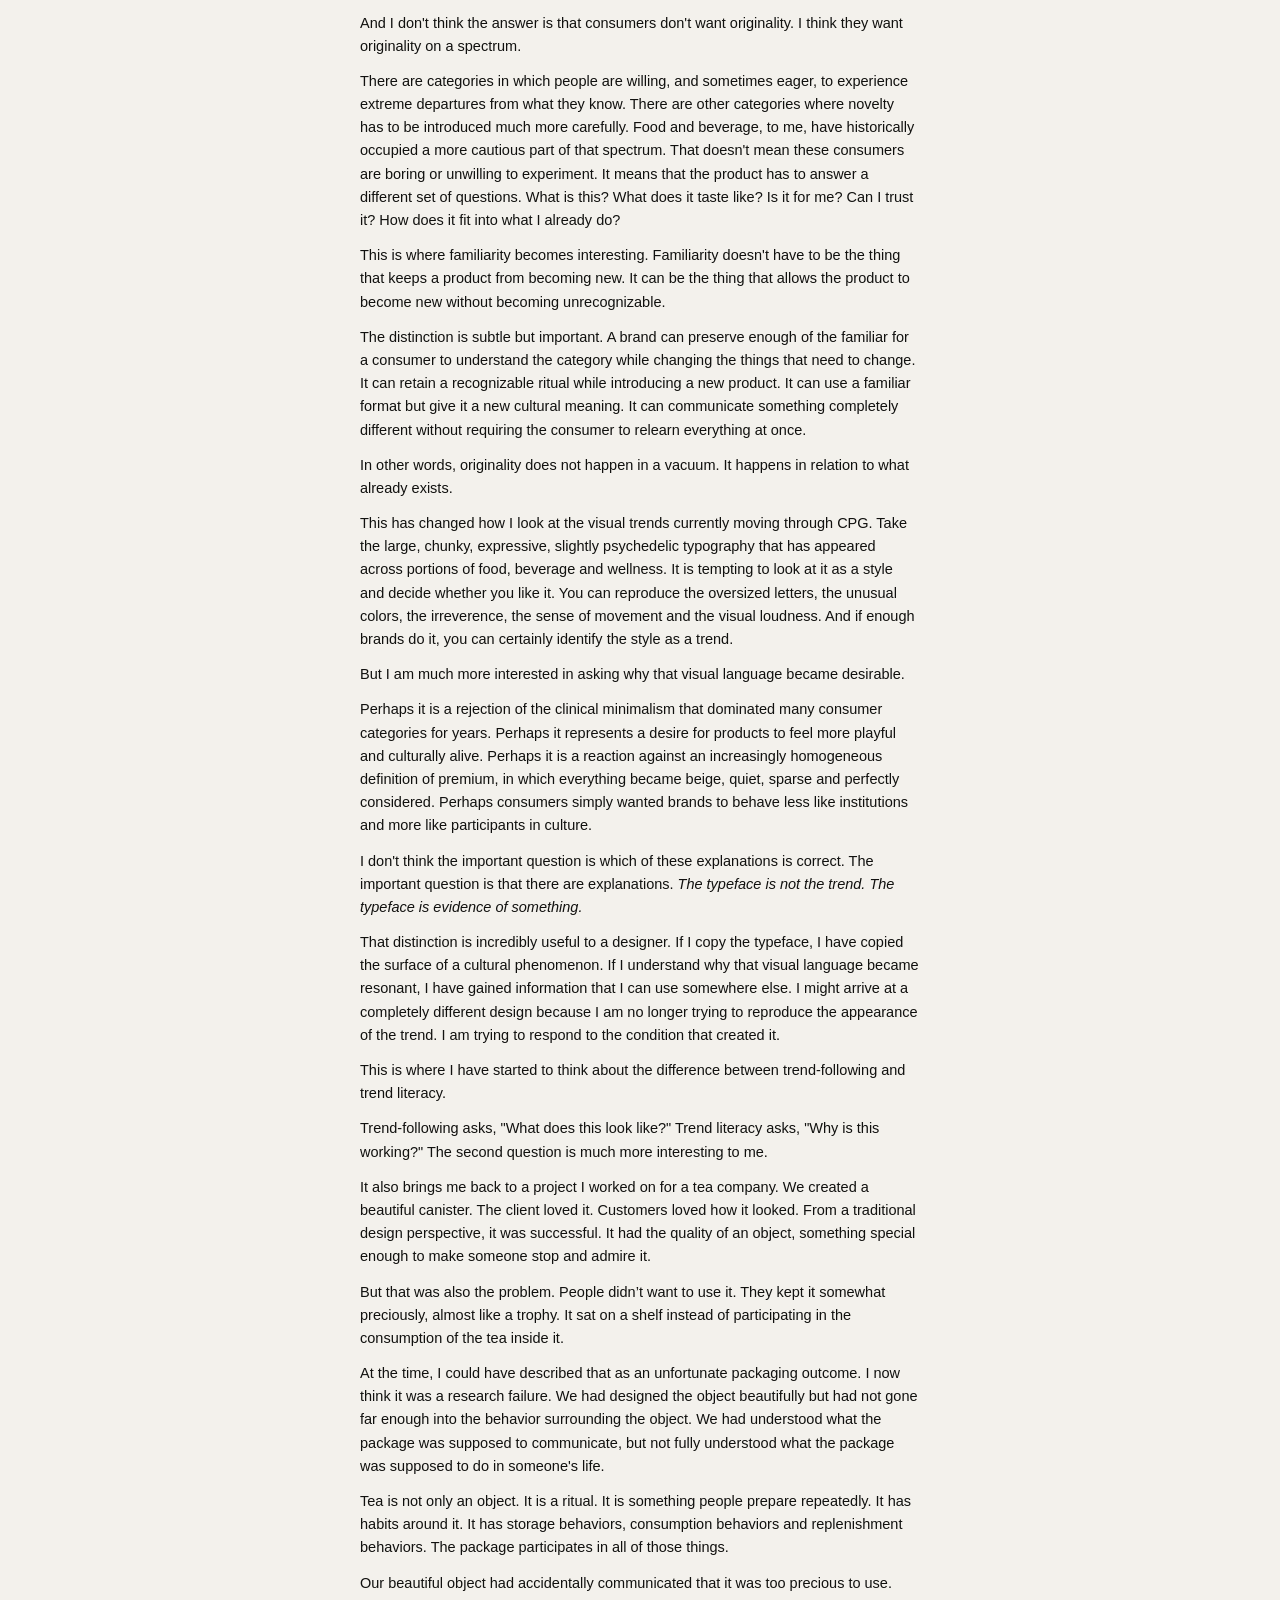
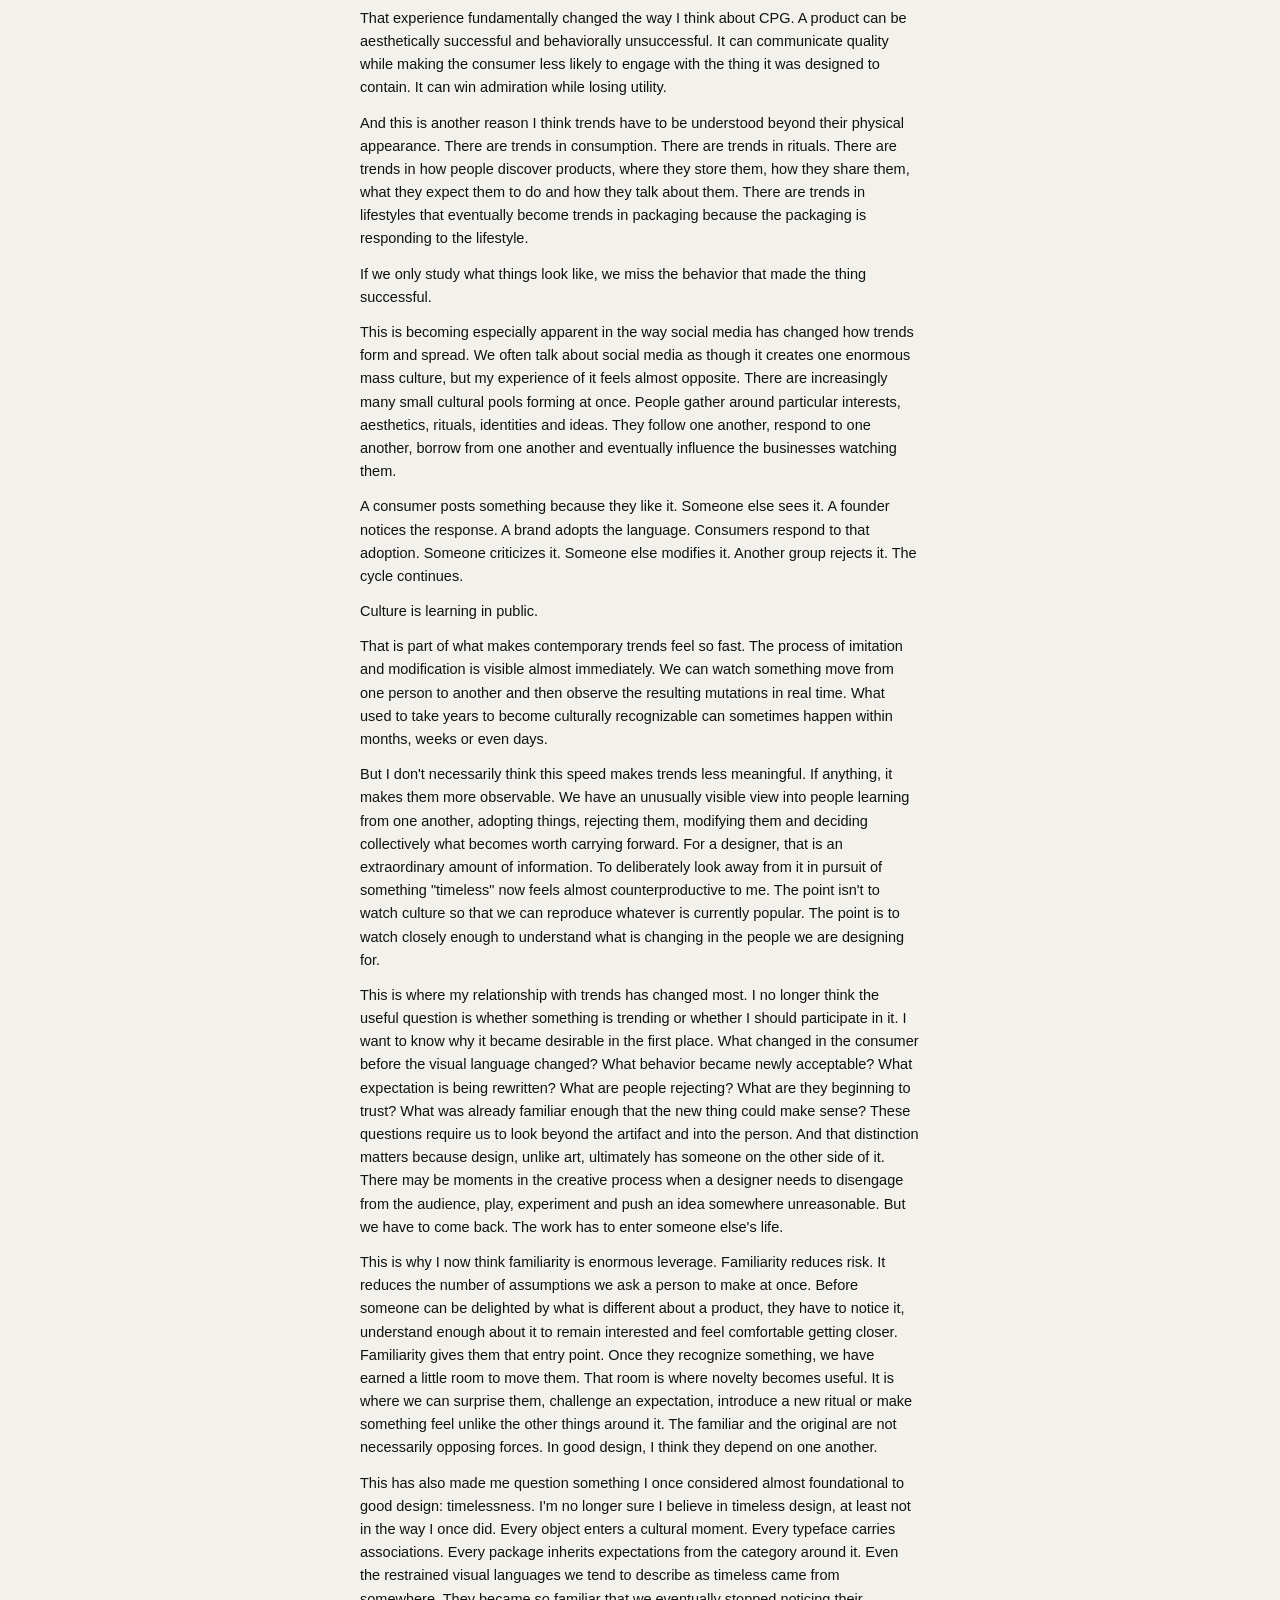
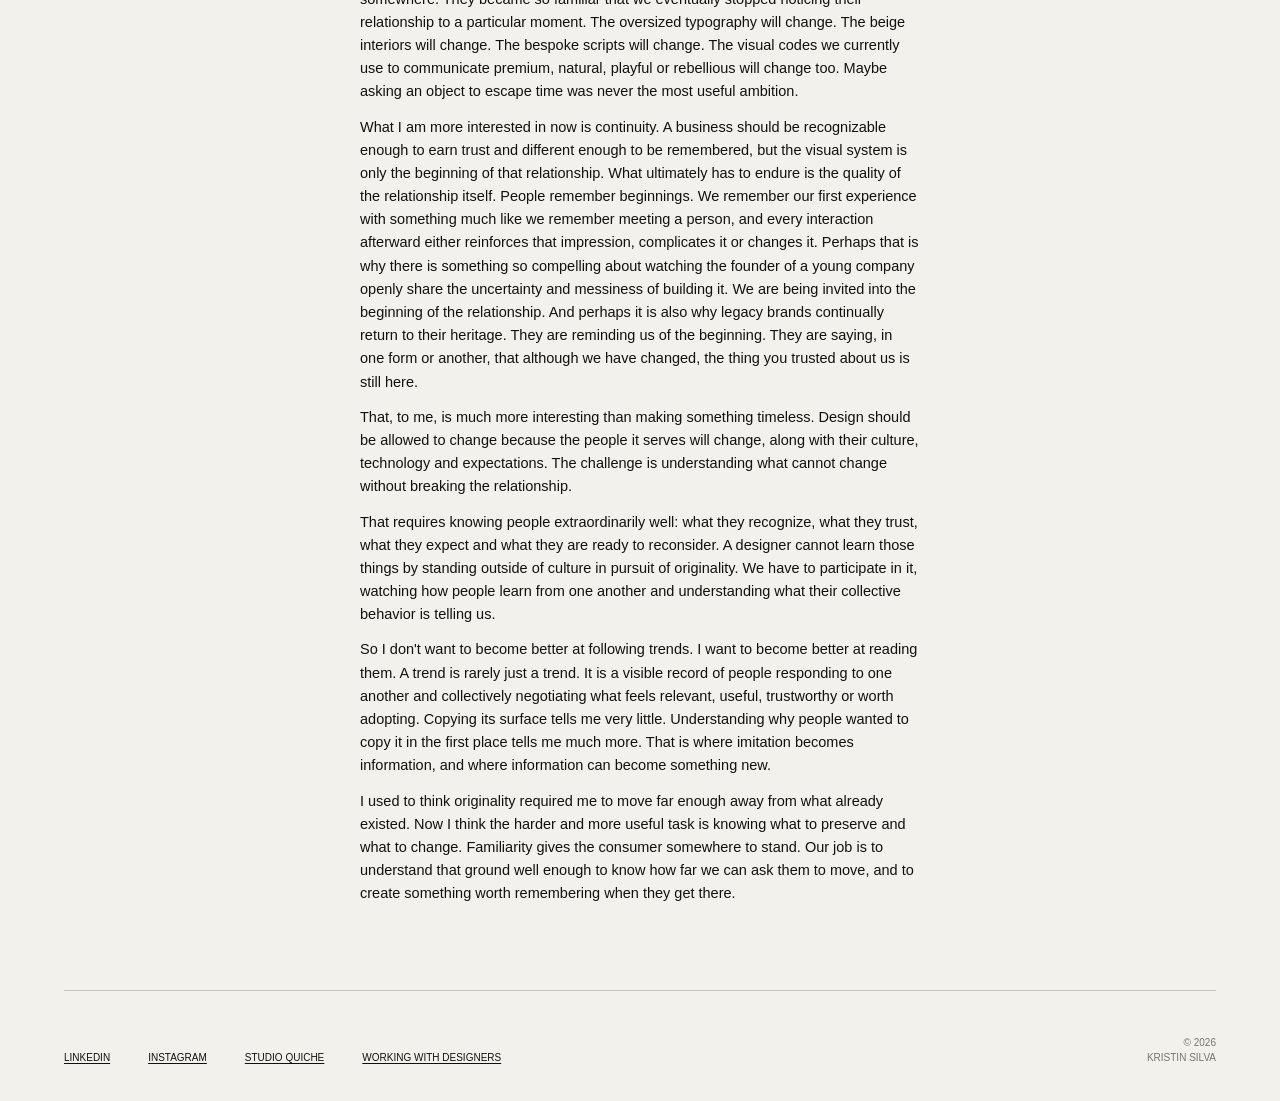
==== commit 91b672a9: "Emphasize typeface's role in cultural trends Updated the emphasis in the paragraph about typography'" ====
--- a/essay.html
+++ b/essay.html
@@ -1,7 +1,7 @@
 <!doctype html><html lang="en"><head>
 <meta charset="utf-8"><meta name="viewport" content="width=device-width, initial-scale=1">
 <meta name="description" content="The Value of a Trend — What mimicry, familiarity, and social learning taught me about designing for people.">
-<link rel="preconnect" href="https://api.fontshare.com"><link href="https://api.fontshare.com/v2/css?f[]=switzer@300,400,500&display=swap" rel="stylesheet"><link rel="stylesheet" href="style.css"><title>The Value of a Trend — Kristin Silva</title></head><body>
+<link rel="preconnect" href="https://api.fontshare.com"><link href="https://api.fontshare.com/v2/css?f[]=switzer@300,400,500,600&display=swap" rel="stylesheet"><link rel="stylesheet" href="style.css"><title>The Value of a Trend — Kristin Silva</title></head><body>
 <header class="site-header"><a class="wordmark" href="index.html">kristinsilva.work</a><nav><a href="index.html">INFO</a><span>2026</span></nav></header>
 <main class="essay-page"><div class="essay-meta">[ ESSAY 01 ] &nbsp; SEPTEMBER 2026 &nbsp; • &nbsp; 18 MIN READ</div><h1>The Value of a Trend</h1><p class="dek">What mimicry, familiarity, and social learning taught me about designing for people</p><figure class="hero"><img src="assets/hero.jpg" alt="Two young macaque monkeys sitting together on a tree branch."></figure><article class="essay-body">
       <p>I used to think a good designer should never look at what was trending. Or perhaps, more accurately, I thought a good designer should be able to look at what was trending and resist it. In college, I was taught to admire work that felt timeless. Timelessness, as I understood it then, was not simply about making something that would remain beautiful for a long time. It had a kind of restraint to it. It was less rather than more. It resisted excessive personality. It seemed sophisticated without announcing itself as sophisticated. The best examples of timeless design appeared almost undesigned, as if they had found their place in the world naturally rather than trying to occupy a particular cultural moment. Trends, by comparison, felt temporary, derivative and therefore somehow less serious. They were something to observe, but not something to participate in.</p>
@@ -27,7 +27,7 @@
       <p>This has changed how I look at the visual trends currently moving through CPG. Take the large, chunky, expressive, slightly psychedelic typography that has appeared across portions of food, beverage and wellness. It is tempting to look at it as a style and decide whether you like it. You can reproduce the oversized letters, the unusual colors, the irreverence, the sense of movement and the visual loudness. And if enough brands do it, you can certainly identify the style as a trend.</p>
       <p>But I am much more interested in asking why that visual language became desirable.</p>
       <p>Perhaps it is a rejection of the clinical minimalism that dominated many consumer categories for years. Perhaps it represents a desire for products to feel more playful and culturally alive. Perhaps it is a reaction against an increasingly homogeneous definition of premium, in which everything became beige, quiet, sparse and perfectly considered. Perhaps consumers simply wanted brands to behave less like institutions and more like participants in culture.</p>
-      <p>I don't think the important question is which of these explanations is correct. The important question is that there are explanations. <strong>The typeface is not the trend. The typeface is evidence of something.</strong></p>
+      <p>I don't think the important question is which of these explanations is correct. The important question is that there are explanations. <strong><em>The typeface is not the trend. The typeface is evidence of something.</em></strong></p>
       <p>That distinction is incredibly useful to a designer. If I copy the typeface, I have copied the surface of a cultural phenomenon. If I understand why that visual language became resonant, I have gained information that I can use somewhere else. I might arrive at a completely different design because I am no longer trying to reproduce the appearance of the trend. I am trying to respond to the condition that created it.</p>
       <p>This is where I have started to think about the difference between trend-following and trend literacy.</p>
       <p>Trend-following asks, "What does this look like?" Trend literacy asks, "Why is this working?" The second question is much more interesting to me.</p>
--- a/style.css
+++ b/style.css
@@ -1,4 +1,4 @@
 *{box-sizing:border-box}:root{--paper:#f3f1ec;--ink:#11110f;--muted:#77756f;--rule:#c8c4bb}html{background:var(--paper);color:var(--ink)}body{margin:0;background:var(--paper);font-family:"Switzer",Arial,Helvetica,sans-serif;font-weight:400}a{color:inherit;text-decoration:none}.site-header{height:88px;padding:34px 5vw 0;display:flex;justify-content:space-between;align-items:flex-start;font-size:12px;letter-spacing:.01em}.site-header nav{display:flex;gap:52px}.home{padding:36px 5vw 0}.intro{display:grid;grid-template-columns:1fr 220px;min-height:395px}.intro h1{font-size:88px;font-weight:400;line-height:.9;letter-spacing:-.045em;margin:0}.intro h1 span{display:block}.statement{font-size:32px;line-height:1.05;letter-spacing:-.025em;margin:45px 0 0}.intro-side{font-size:11px;line-height:1.35;padding-top:6px}.location{color:var(--muted);margin-top:12px}.mobile-credentials{display:none}.contents-title{font-size:13px;font-weight:400;margin:0 0 34px}.bio-list{border-top:1px solid var(--rule)}.bio-row{display:grid;grid-template-columns:55px 155px 1fr 25px;border-bottom:1px solid var(--rule);padding:24px 0;min-height:86px}.bio-row .num,.bio-row .label{font-size:10px}.bio-row .num{color:var(--muted)}.bio-row .value{font-size:14px;line-height:1.35}.bio-row .arrow{text-align:right;font-size:14px}.bio-row.education{min-height:190px}.muted{color:var(--muted)}.site-footer{margin:0 5vw;padding:44px 0 36px;border-top:1px solid var(--rule);display:flex;justify-content:space-between;align-items:flex-end;font-size:10px;line-height:1.5}.footer-links{display:flex;gap:38px;text-decoration:underline;text-underline-offset:2px}.copyright{text-align:right;color:var(--muted)}
-/* Essay */.essay-page{padding:20px 5vw 72px}.essay-meta{font-size:10px;margin-bottom:12px}.essay-page>h1{font-size:36px;font-weight:400;line-height:1;margin:0 0 2px;letter-spacing:-.025em}.dek{font-size:13px;margin:0 0 18px}.hero{margin:0 0 18px}.hero img{display:block;width:100%;height:400px;object-fit:cover;object-position:center 43%}.essay-body{width:min(560px,52vw);margin:0 auto;font-size:14.5px;line-height:1.6}.essay-body h2{font-size:20px;line-height:1.1;font-weight:500;margin:0 0 2px}.article-dek{font-size:11px;margin:0 0 12px}.essay-body p{margin:0 0 12px}
+/* Essay */.essay-page{padding:20px 5vw 72px}.essay-meta{font-size:10px;margin-bottom:12px}.essay-page>h1{font-size:36px;font-weight:400;line-height:1;margin:0 0 2px;letter-spacing:-.025em}.dek{font-size:13px;margin:0 0 18px}.hero{margin:0 0 18px}.hero img{display:block;width:100%;height:400px;object-fit:cover;object-position:center 43%}.essay-body{width:min(560px,52vw);margin:0 auto;font-size:14.5px;line-height:1.6}.essay-body h2{font-size:20px;line-height:1.1;font-weight:500;margin:0 0 2px}.article-dek{font-size:11px;margin:0 0 12px}.essay-body p{margin:0 0 12px}.essay-body strong{font-weight:500}
 @media(max-width:700px){.site-header{height:62px;padding:22px 22px 0;font-size:11px}.site-header nav{gap:28px}.home{padding:10px 22px 0}.intro{display:block;min-height:245px}.intro h1{font-size:58px;line-height:.76;letter-spacing:-.045em;margin:0 0 28px}.intro h1 span{display:block}.intro-side{display:none}.mobile-credentials{display:block;font-size:11px;line-height:1.15;margin-bottom:24px}.mobile-credentials p{margin:0}.mobile-credentials .location{margin-top:8px}.statement{font-size:27px;line-height:.92;margin:0;max-width:320px}.contents-title{font-size:11px;margin:0 0 14px}.bio-row{grid-template-columns:1fr 40px;padding:14px 0;min-height:0}.bio-row .label{grid-column:2;grid-row:1;text-align:right;font-size:10px}.bio-row .num{grid-column:1;grid-row:1;font-size:10px}.bio-row .value{grid-column:1/-1;grid-row:2;font-size:16px;line-height:1.08;margin-top:8px;padding-right:0}.bio-row .arrow{grid-column:2;grid-row:2;font-size:15px}.bio-row.education{min-height:66px}.site-footer{margin:38px 22px 0;padding:20px 0 26px;font-size:10px;display:grid;grid-template-columns:1fr 1fr;gap:28px}.footer-links{display:grid;grid-template-columns:1fr 1fr;gap:8px 24px;grid-column:1/-1}.copyright{grid-column:1/-1;display:flex;justify-content:space-between;text-align:left}.essay-page{padding:12px 22px 30px}.essay-meta{font-size:10px;line-height:1.35;margin-bottom:18px;max-width:190px}.essay-page>h1{font-size:49px;line-height:.85;max-width:250px;margin-bottom:8px}.dek{font-size:16px;line-height:1.2;max-width:320px;margin-bottom:20px}.hero{margin:0 -22px 20px}.hero img{height:230px;object-fit:cover;object-position:center 43%}.essay-body{width:100%;font-size:14px;line-height:1.6}.essay-body h2{font-size:22px;margin-bottom:3px}.article-dek{font-size:13px;line-height:1.25;margin-bottom:16px}.essay-body p{margin-bottom:17px}.essay-page+.site-footer{margin-top:0}}
 @media(min-width:1400px){.intro h1{font-size:106px}.statement{font-size:38px}.essay-body{width:600px}}
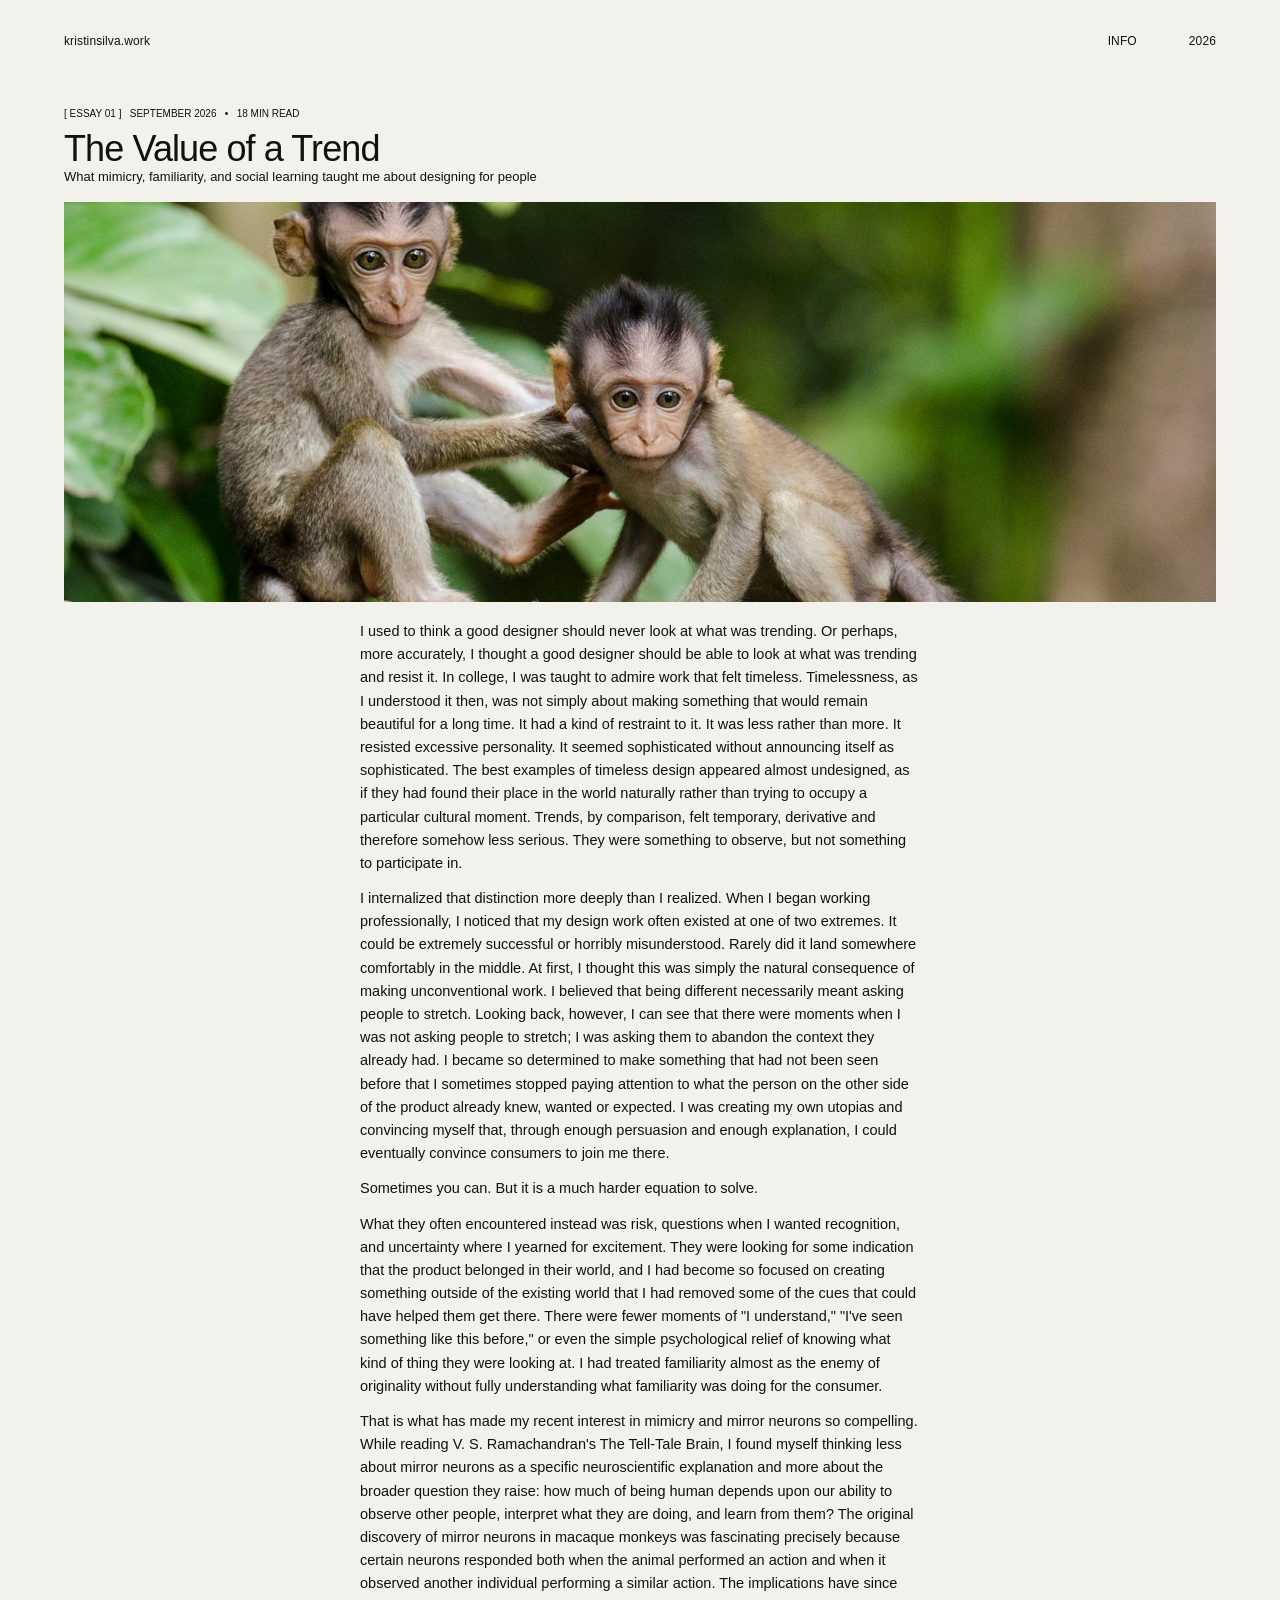
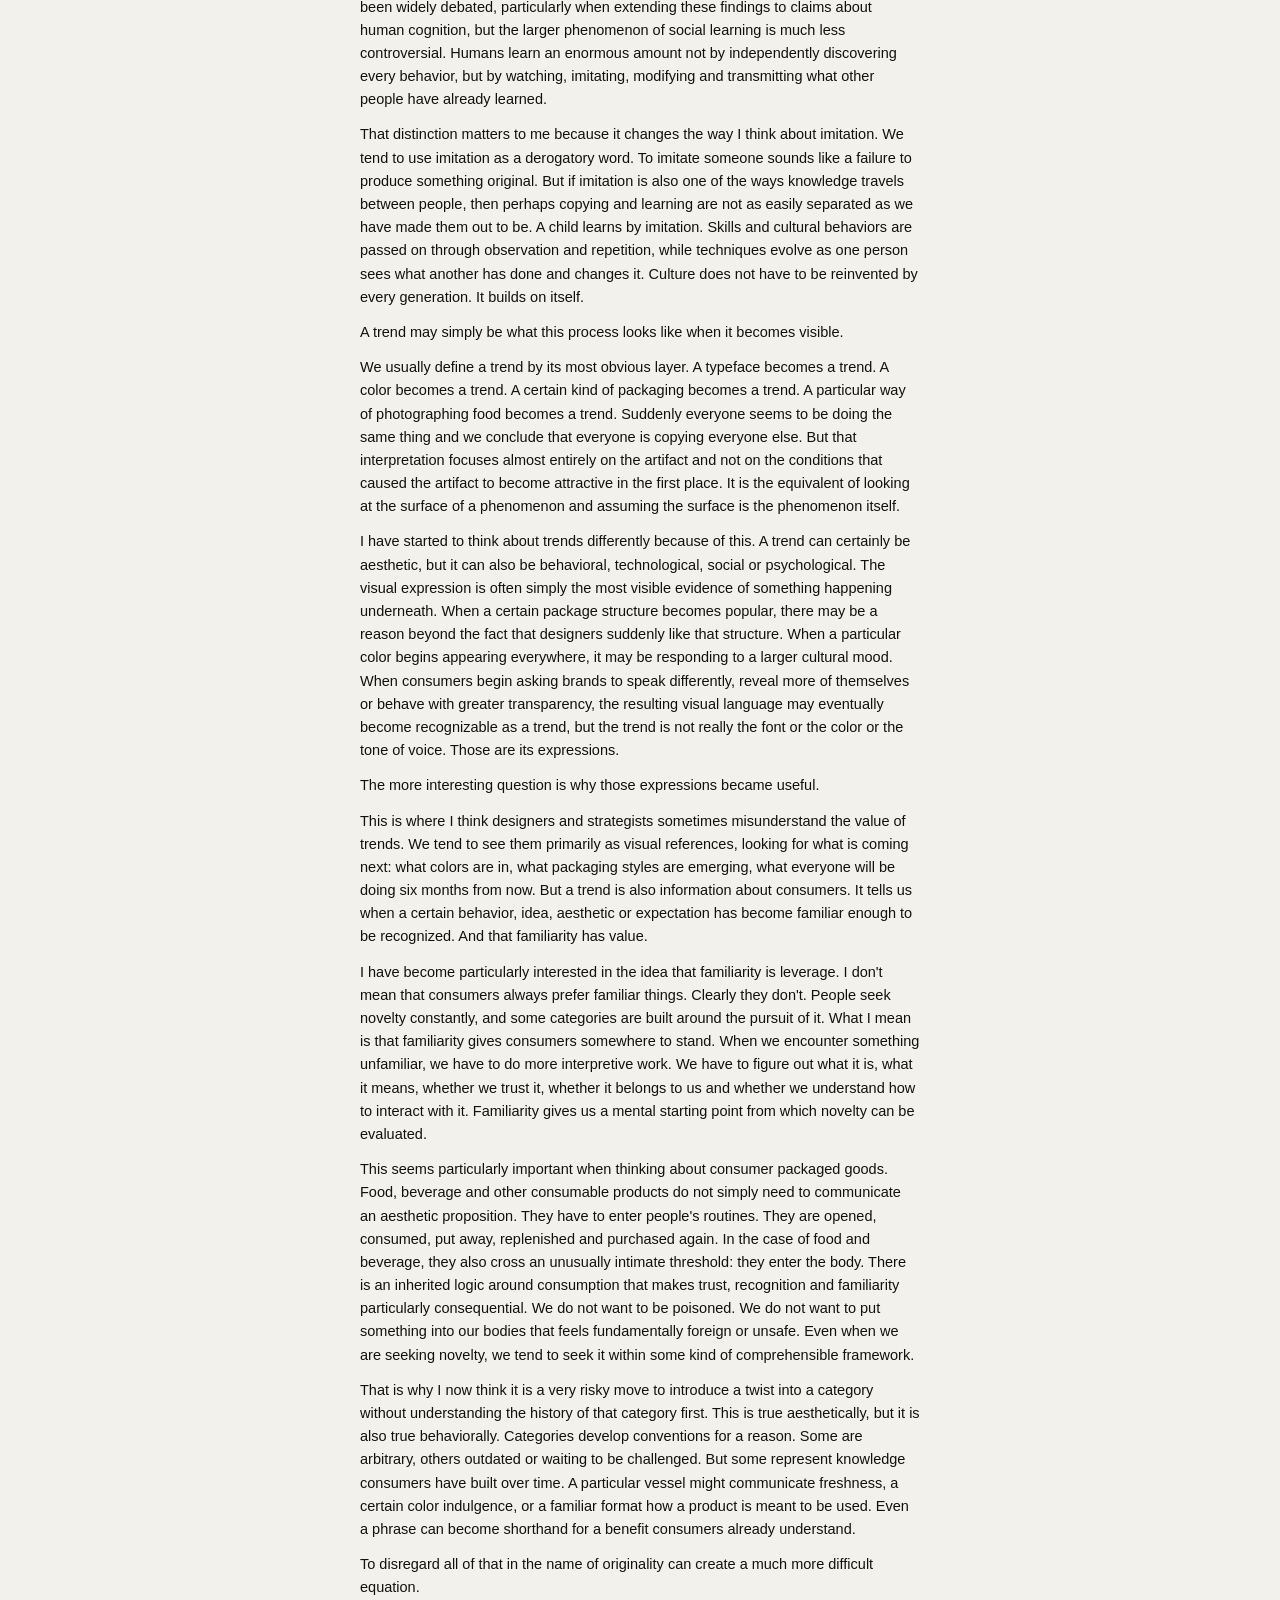
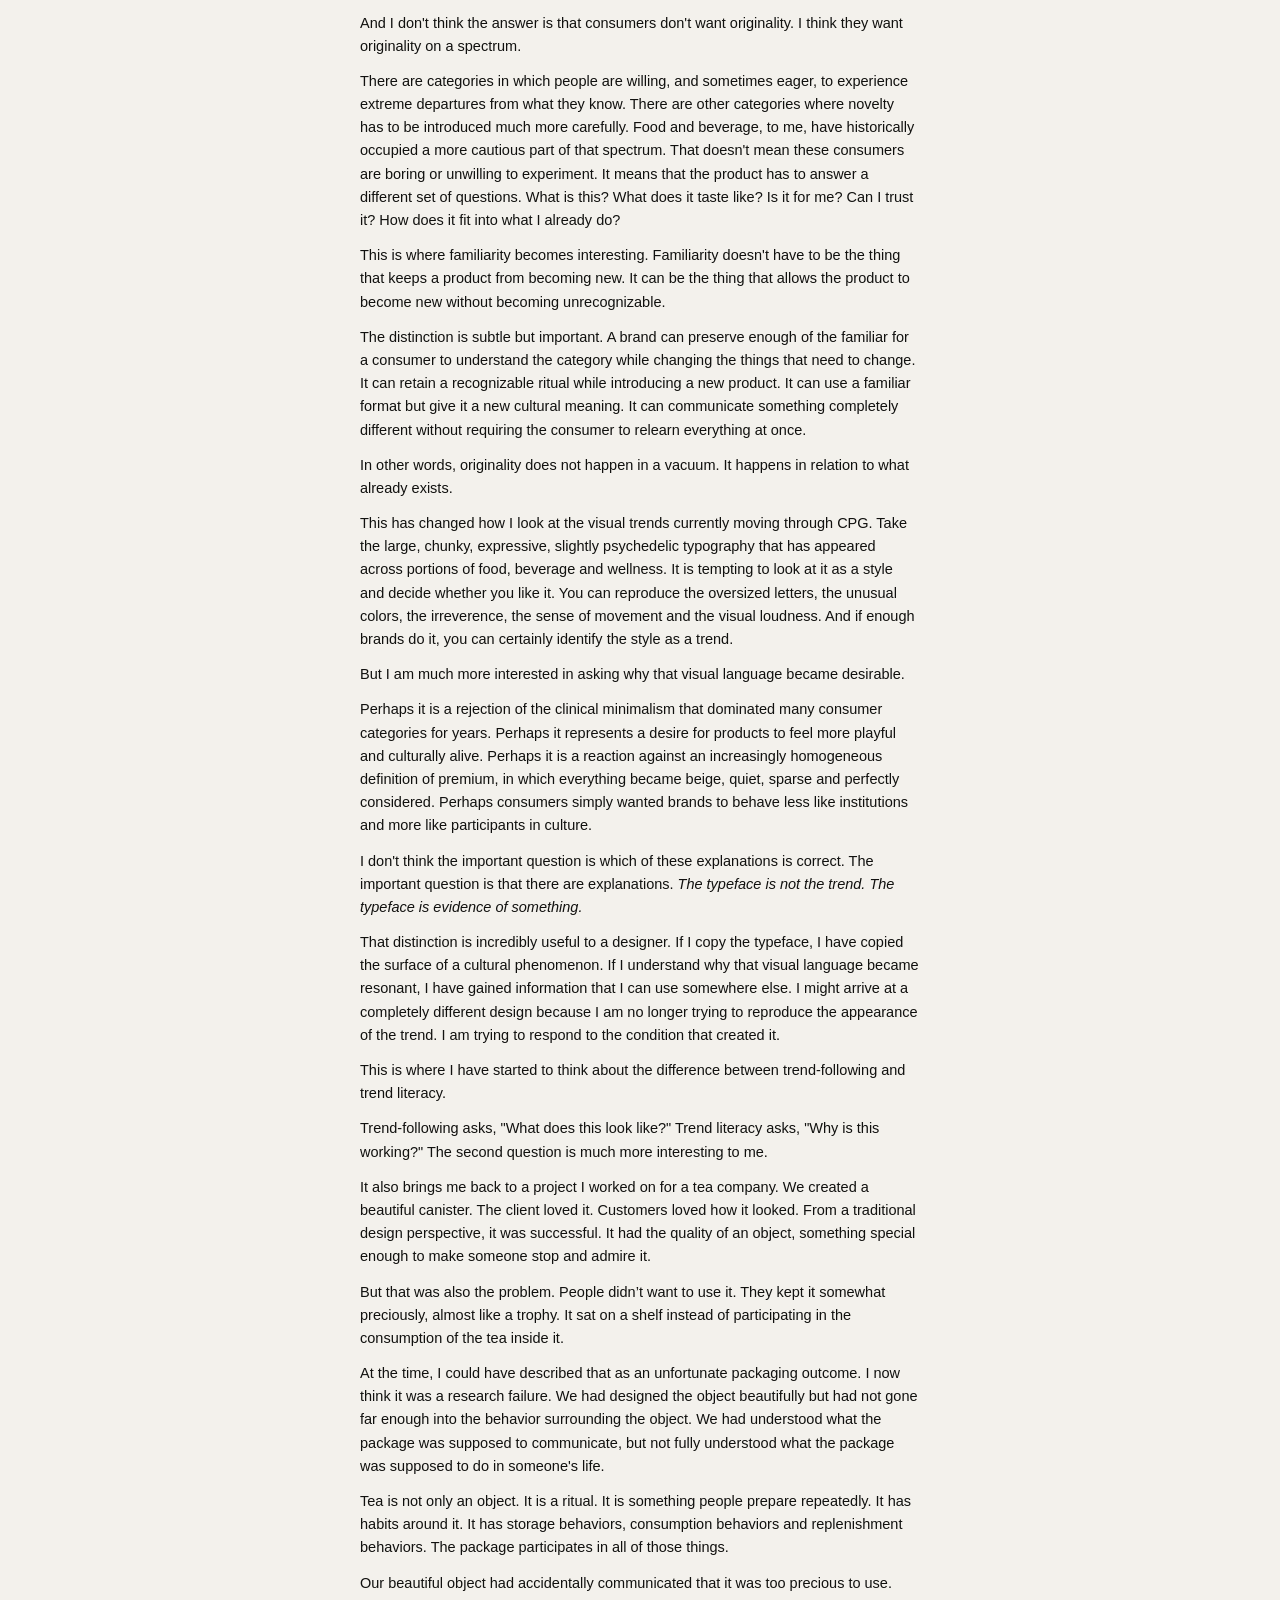
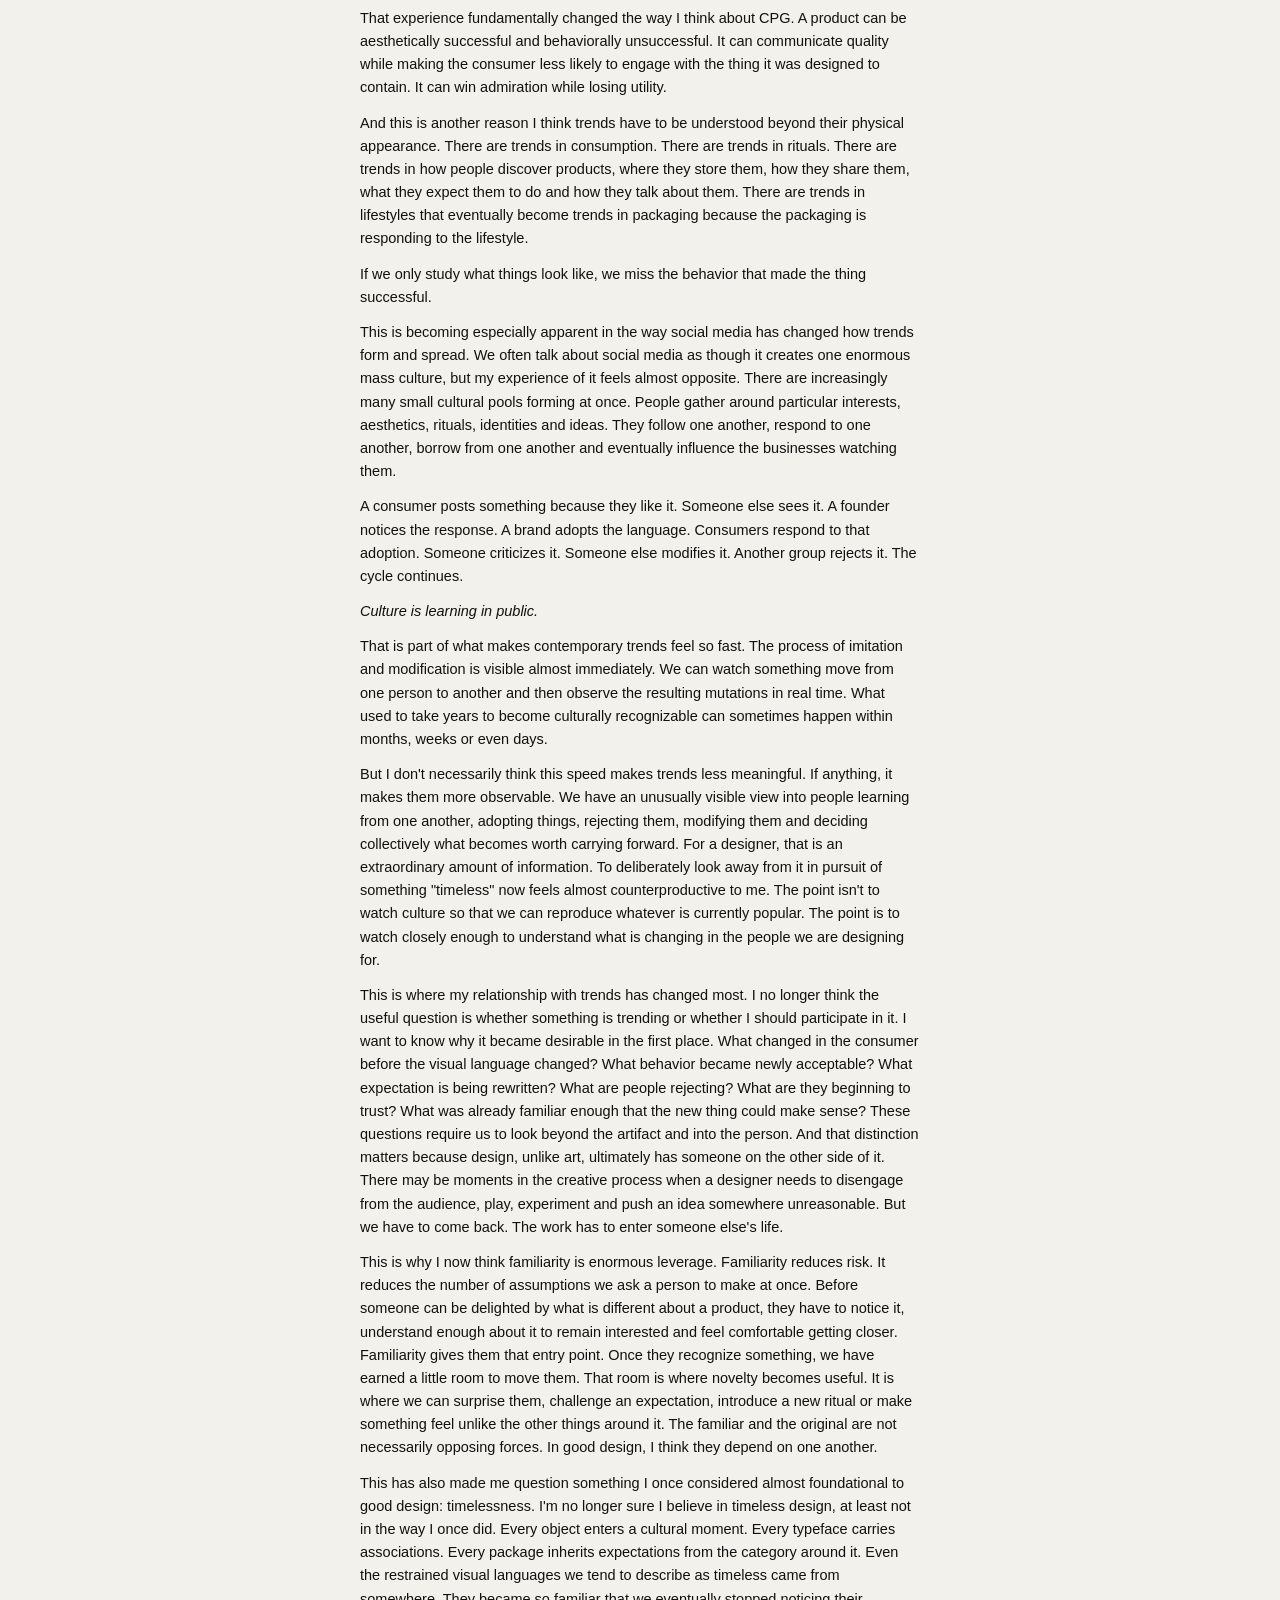
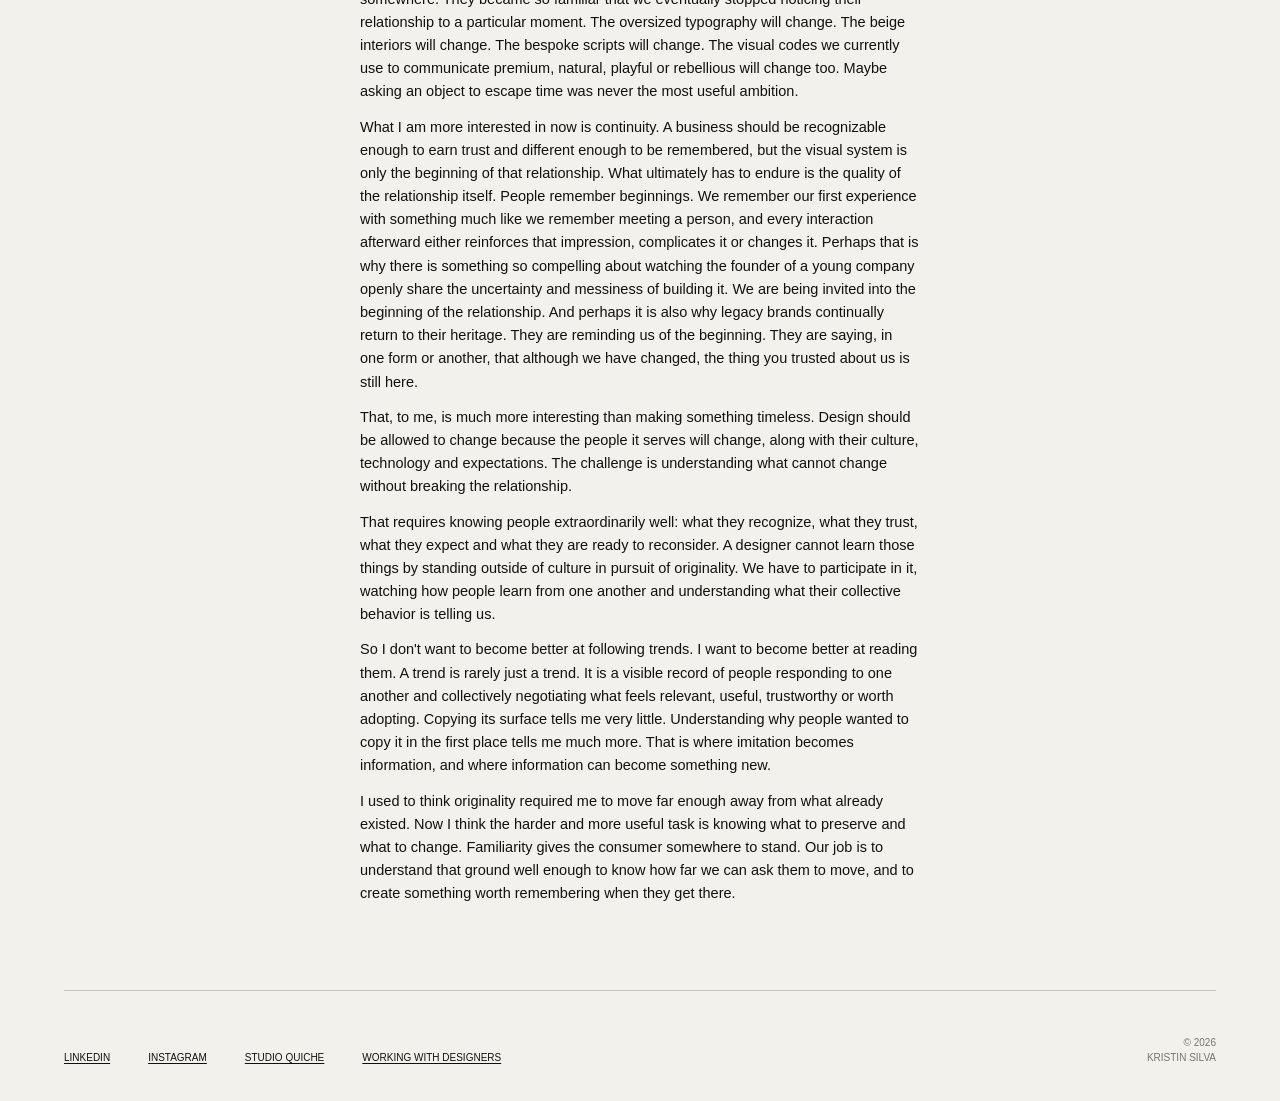
==== commit 02dd3497: "Emphasize key points with strong and italic formatting" ====
--- a/essay.html
+++ b/essay.html
@@ -38,10 +38,10 @@
       <p>Our beautiful object had accidentally communicated that it was too precious to use.</p>
       <p>That experience fundamentally changed the way I think about CPG. A product can be aesthetically successful and behaviorally unsuccessful. It can communicate quality while making the consumer less likely to engage with the thing it was designed to contain. It can win admiration while losing utility.</p>
       <p>And this is another reason I think trends have to be understood beyond their physical appearance. There are trends in consumption. There are trends in rituals. There are trends in how people discover products, where they store them, how they share them, what they expect them to do and how they talk about them. There are trends in lifestyles that eventually become trends in packaging because the packaging is responding to the lifestyle.</p>
-      <p>If we only study what things look like, we miss the behavior that made the thing successful.</p>
+      <p><strong>If we only study what things look like, we miss the behavior that made the thing successful.</strong></p>
       <p>This is becoming especially apparent in the way social media has changed how trends form and spread. We often talk about social media as though it creates one enormous mass culture, but my experience of it feels almost opposite. There are increasingly many small cultural pools forming at once. People gather around particular interests, aesthetics, rituals, identities and ideas. They follow one another, respond to one another, borrow from one another and eventually influence the businesses watching them.</p>
       <p>A consumer posts something because they like it. Someone else sees it. A founder notices the response. A brand adopts the language. Consumers respond to that adoption. Someone criticizes it. Someone else modifies it. Another group rejects it. The cycle continues.</p>
-      <p>Culture is learning in public.</p>
+      <p><strong><em>Culture is learning in public.</em></strong></p>
       <p>That is part of what makes contemporary trends feel so fast. The process of imitation and modification is visible almost immediately. We can watch something move from one person to another and then observe the resulting mutations in real time. What used to take years to become culturally recognizable can sometimes happen within months, weeks or even days.</p>
       <p>But I don't necessarily think this speed makes trends less meaningful. If anything, it makes them more observable. We have an unusually visible view into people learning from one another, adopting things, rejecting them, modifying them and deciding collectively what becomes worth carrying forward. For a designer, that is an extraordinary amount of information. To deliberately look away from it in pursuit of something "timeless" now feels almost counterproductive to me. The point isn't to watch culture so that we can reproduce whatever is currently popular. The point is to watch closely enough to understand what is changing in the people we are designing for.</p>
       <p>This is where my relationship with trends has changed most. I no longer think the useful question is whether something is trending or whether I should participate in it. I want to know why it became desirable in the first place. What changed in the consumer before the visual language changed? What behavior became newly acceptable? What expectation is being rewritten? What are people rejecting? What are they beginning to trust? What was already familiar enough that the new thing could make sense? These questions require us to look beyond the artifact and into the person. And that distinction matters because design, unlike art, ultimately has someone on the other side of it. There may be moments in the creative process when a designer needs to disengage from the audience, play, experiment and push an idea somewhere unreasonable. But we have to come back. The work has to enter someone else's life.</p>
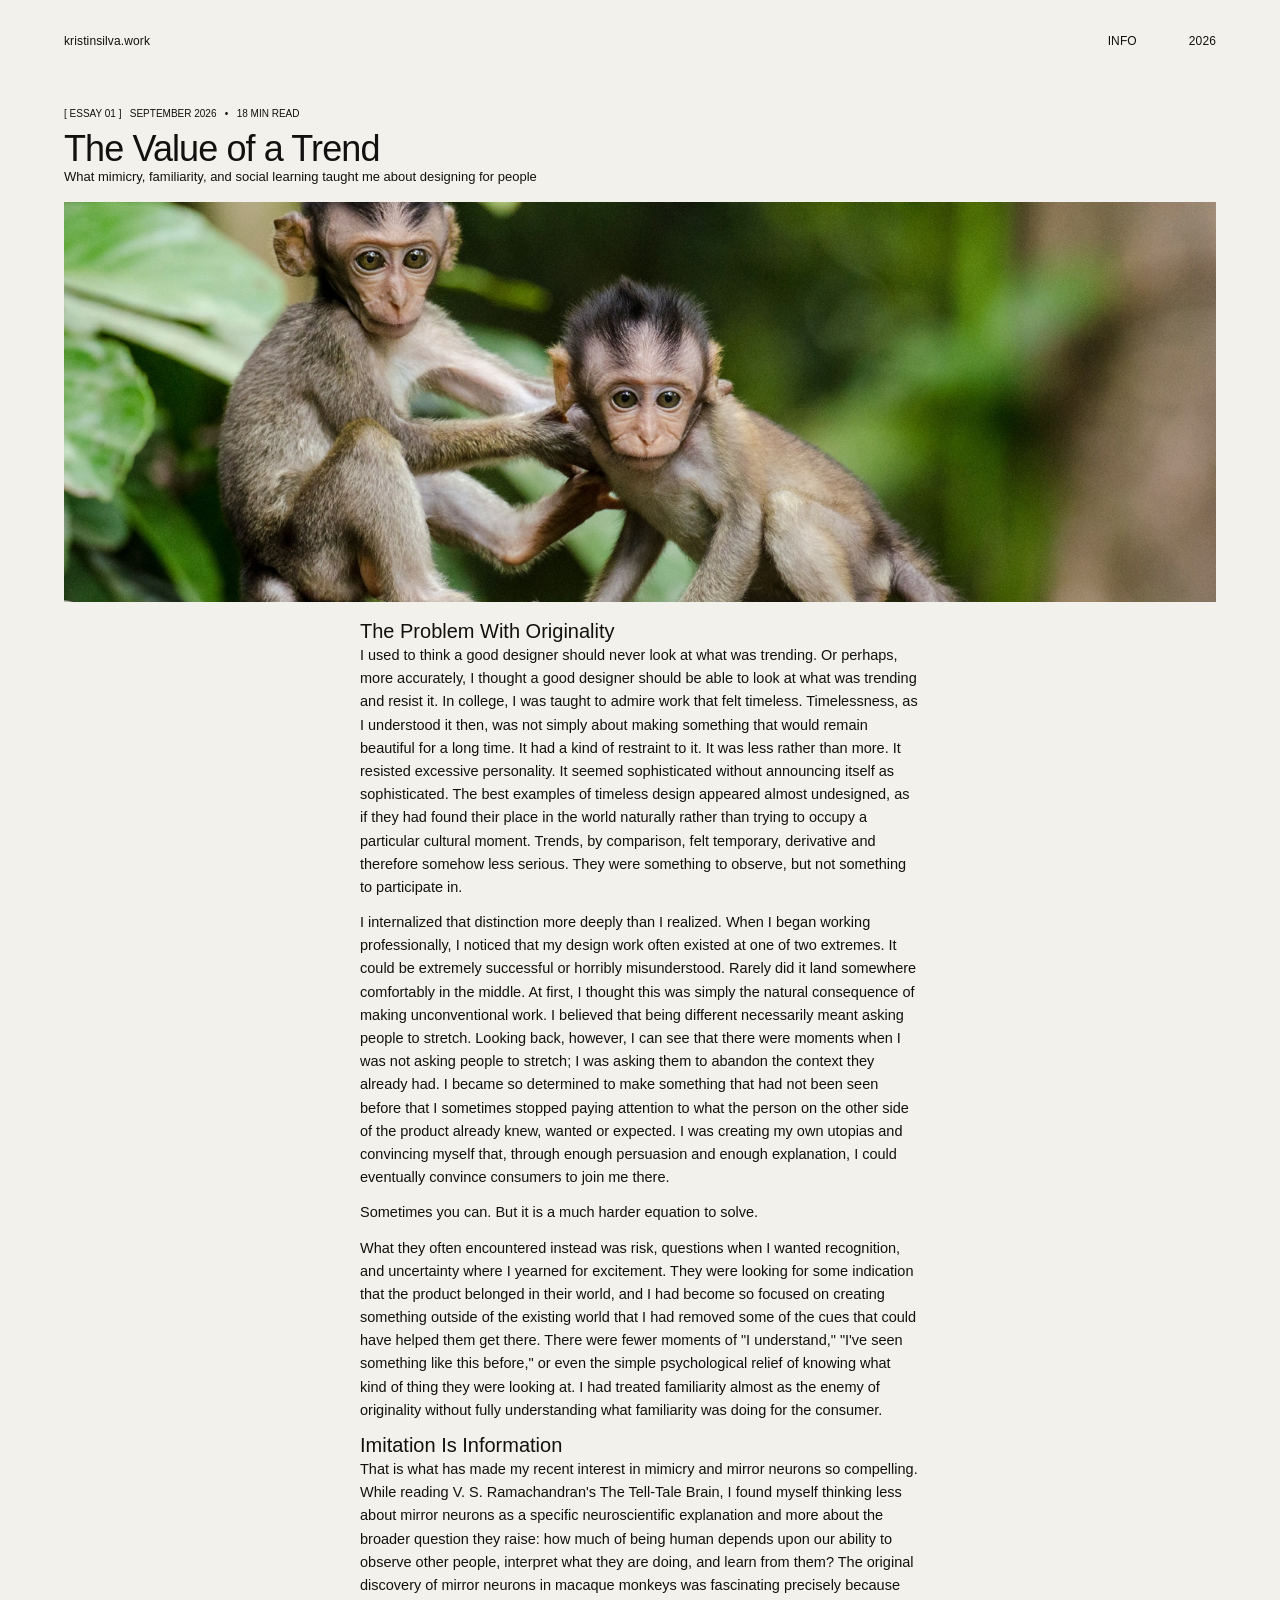
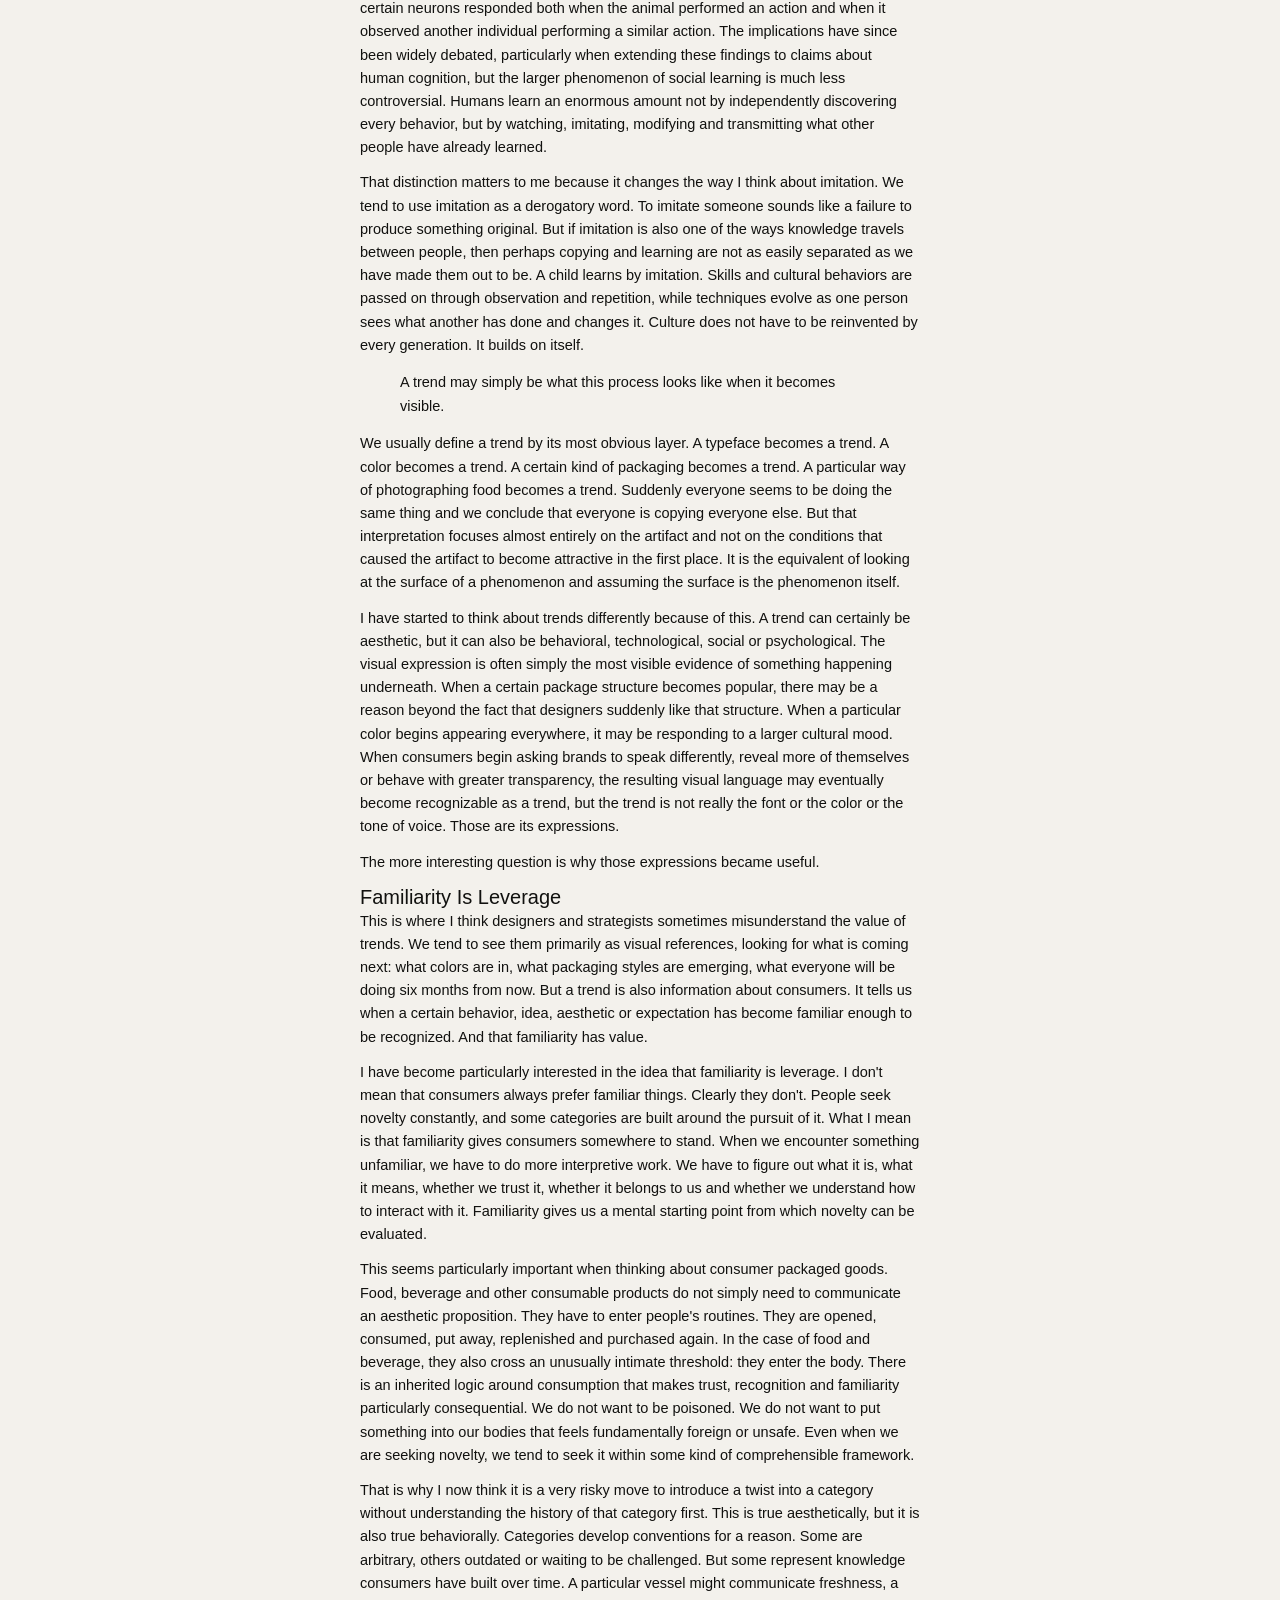
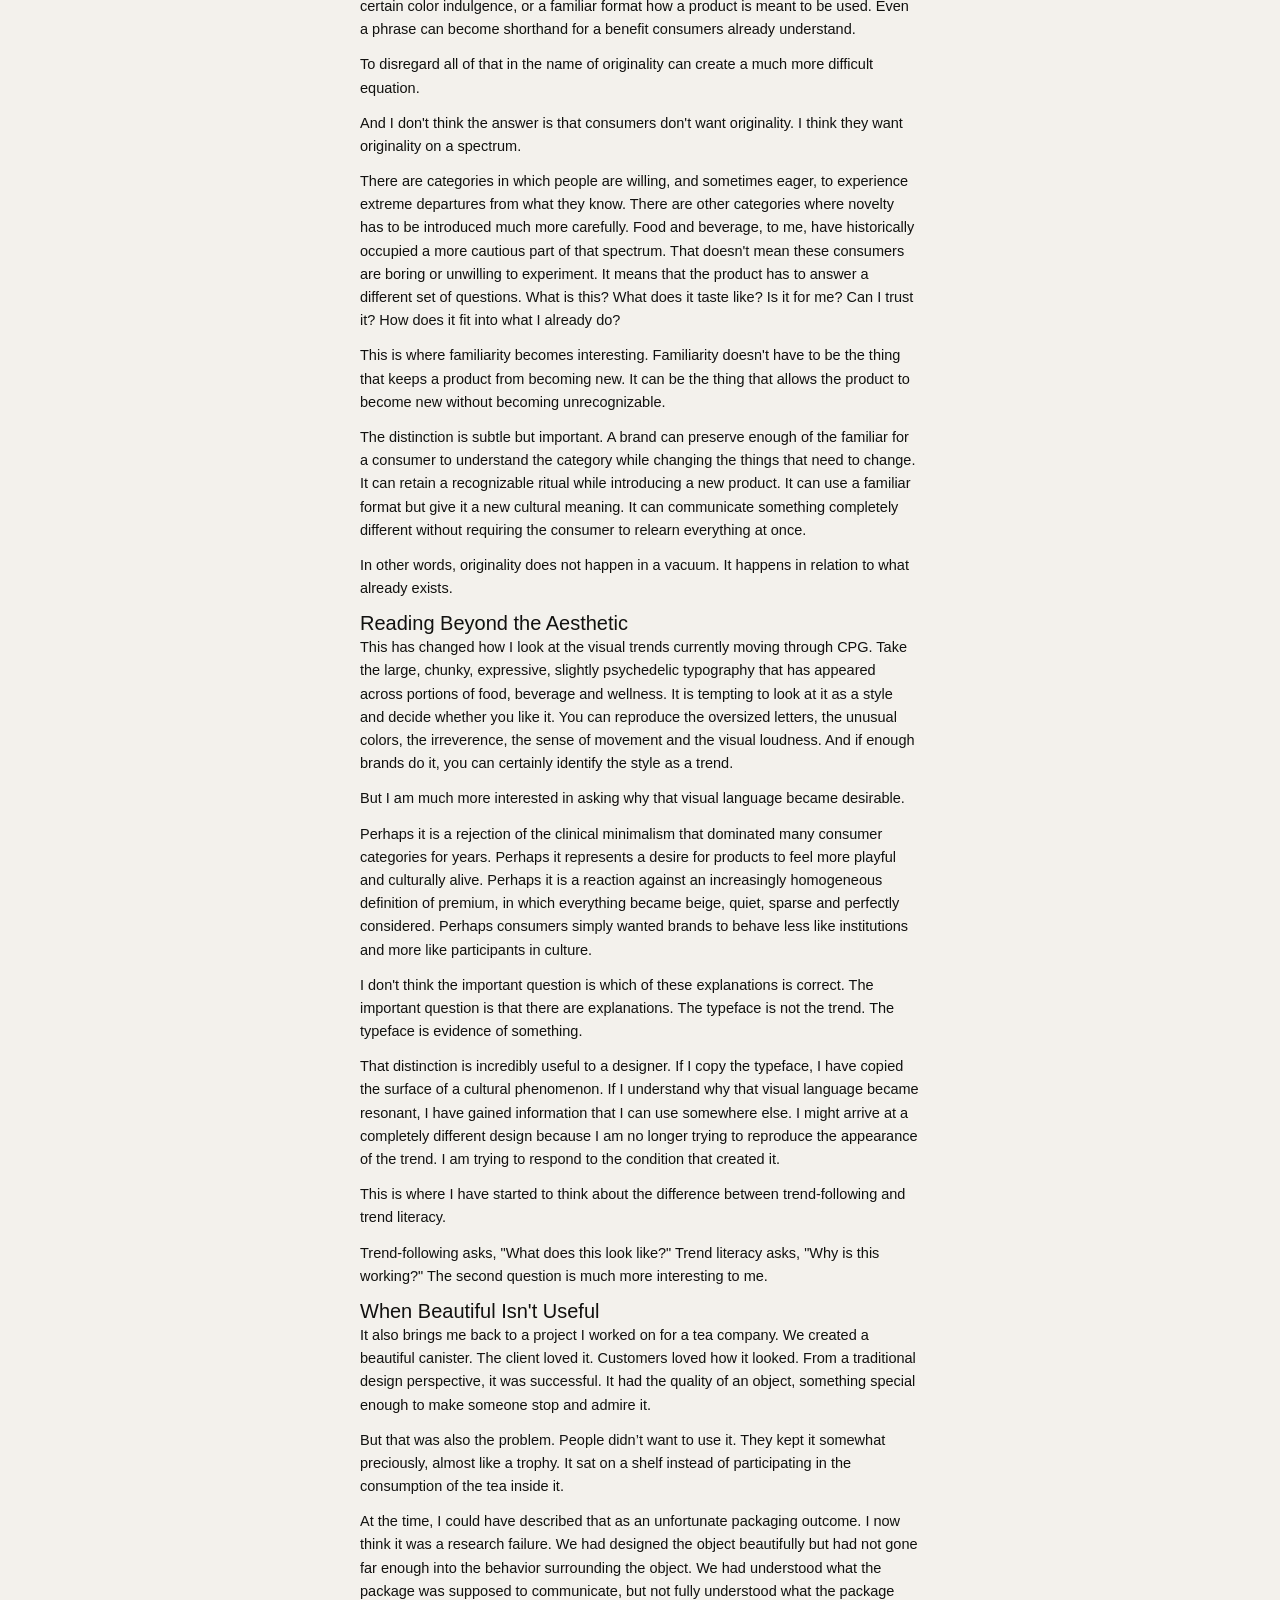
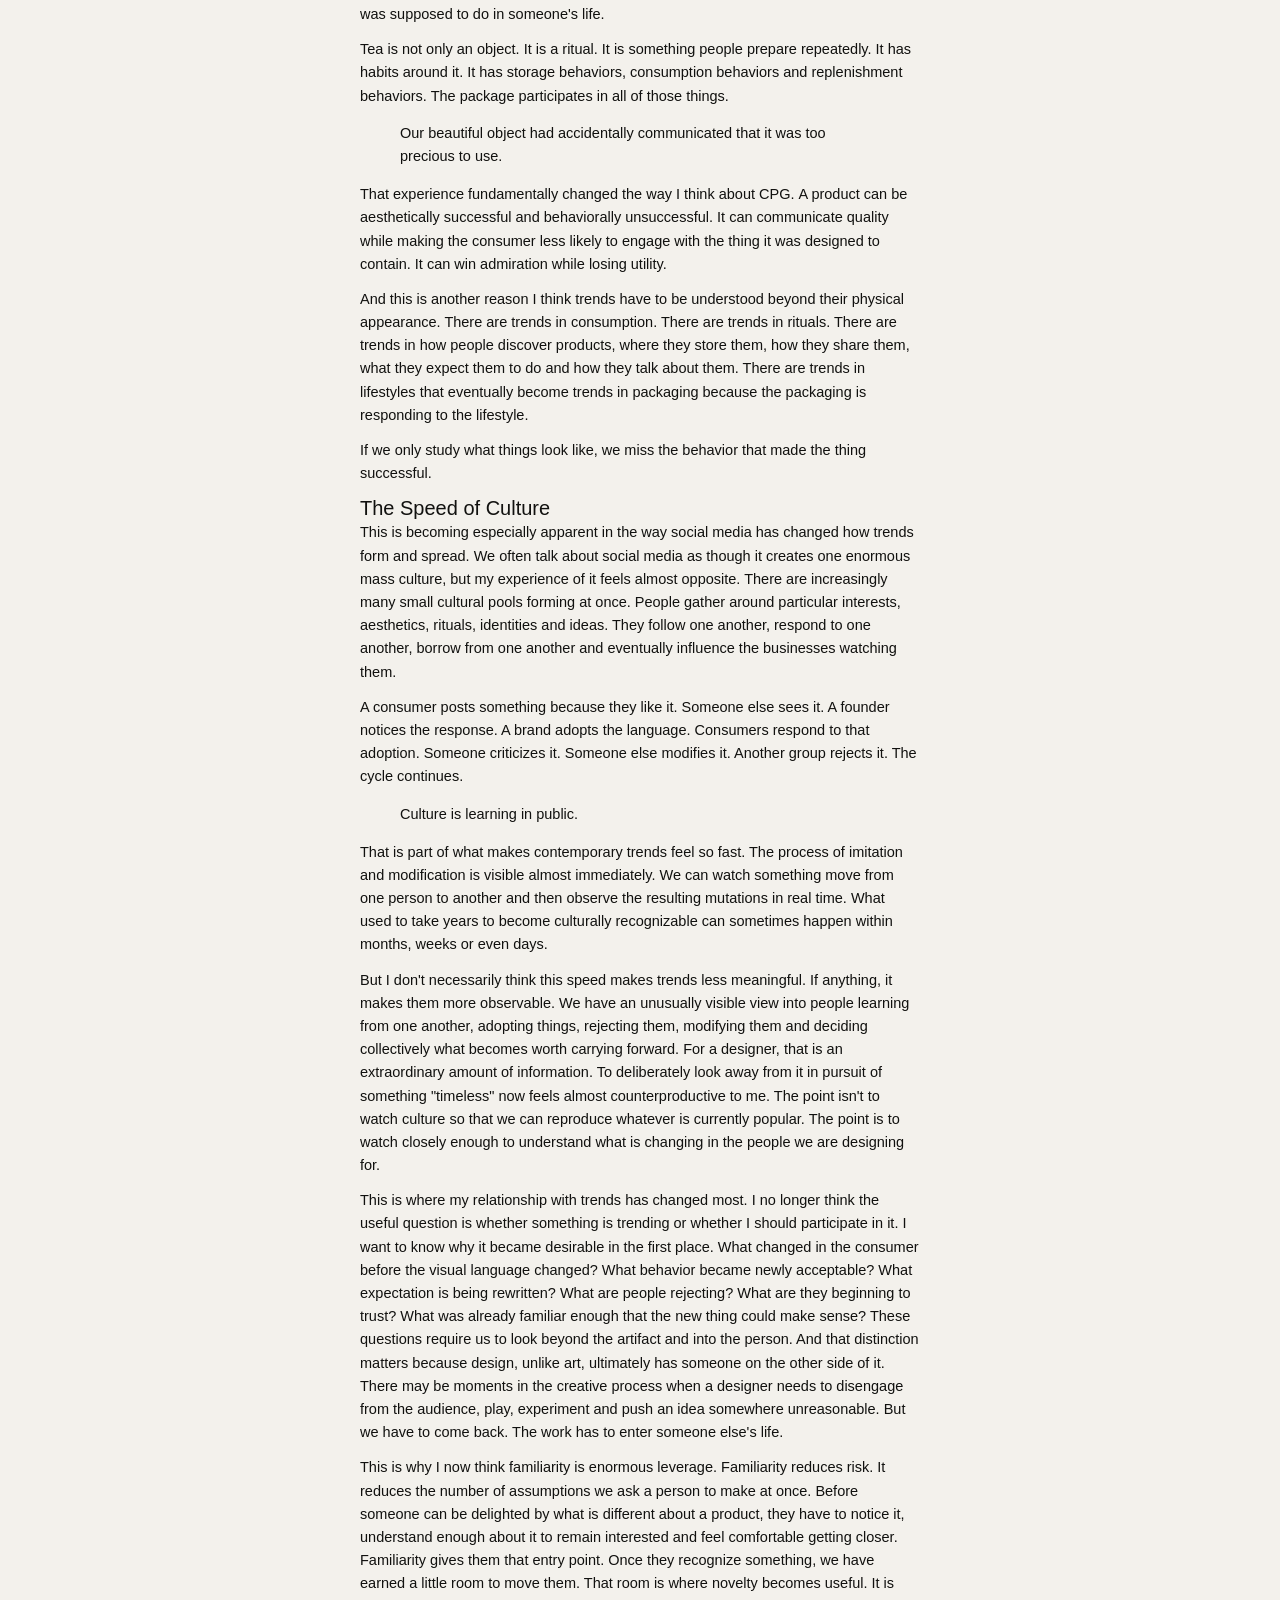
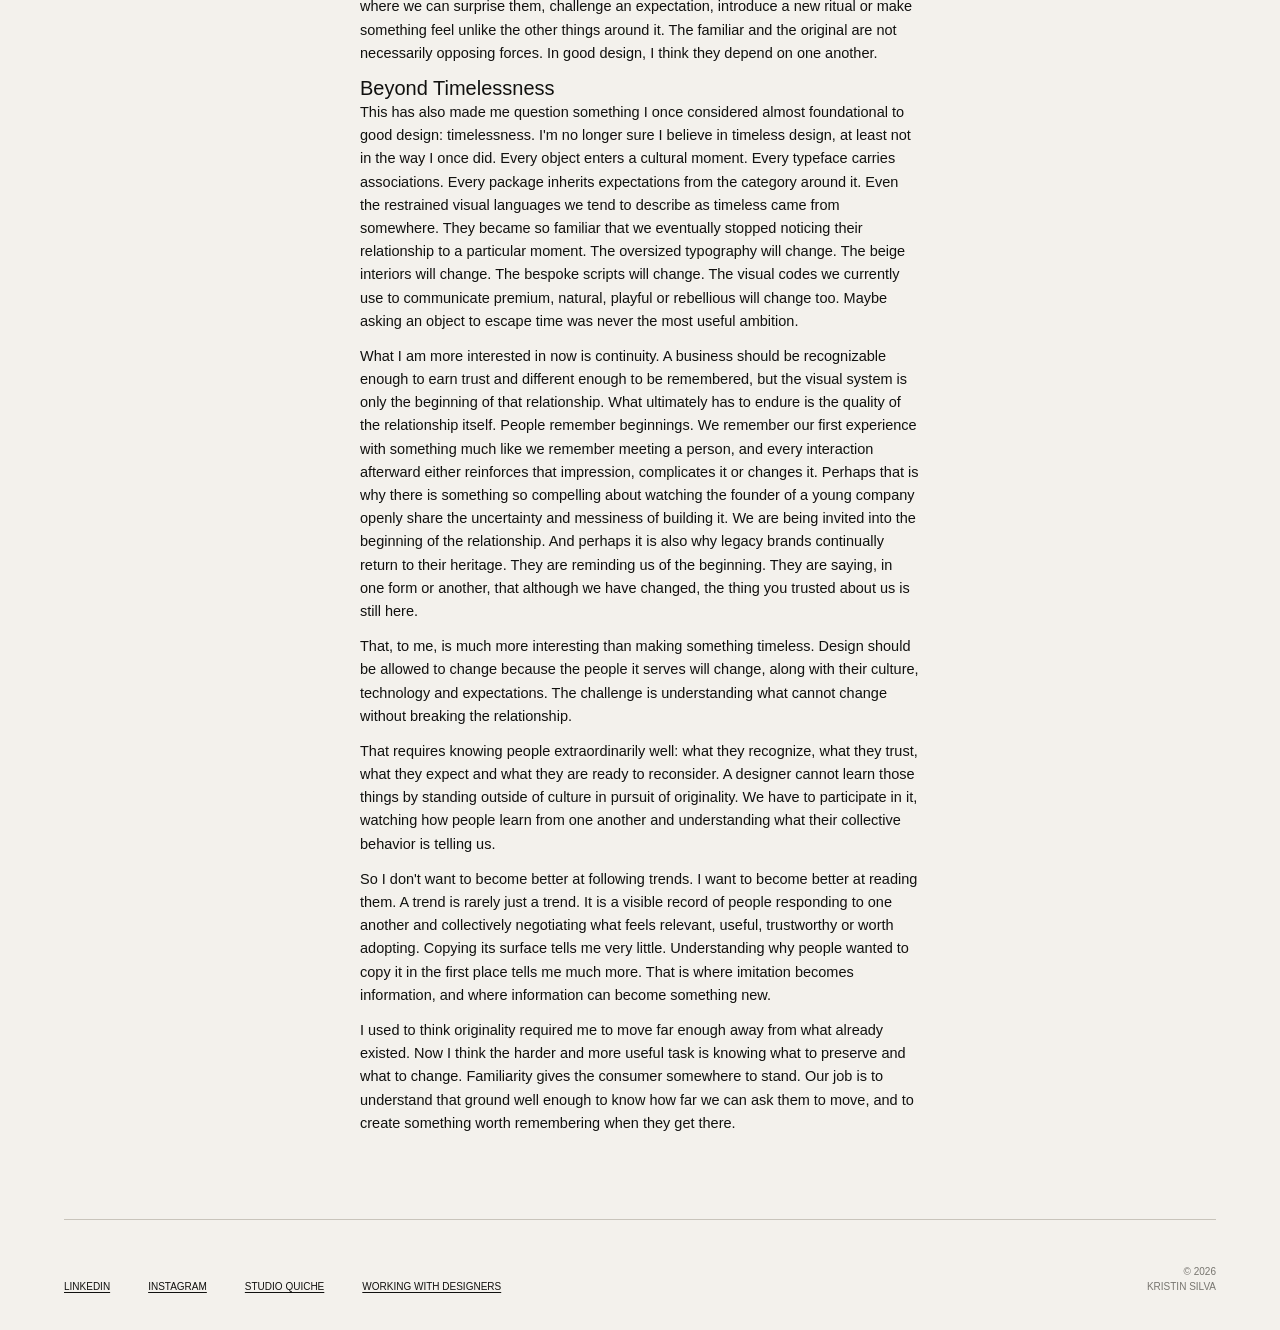
==== commit 69570bbf: "Revise essay.html for improved readability and structure Updated the essay structure and content for" ====
--- a/essay.html
+++ b/essay.html
@@ -1,56 +1,156 @@
-<!doctype html><html lang="en"><head>
-<meta charset="utf-8"><meta name="viewport" content="width=device-width, initial-scale=1">
+<!doctype html>
+<html lang="en">
+<head>
+<meta charset="utf-8">
+<meta name="viewport" content="width=device-width, initial-scale=1">
 <meta name="description" content="The Value of a Trend — What mimicry, familiarity, and social learning taught me about designing for people.">
-<link rel="preconnect" href="https://api.fontshare.com"><link href="https://api.fontshare.com/v2/css?f[]=switzer@300,400,500,600&display=swap" rel="stylesheet"><link rel="stylesheet" href="style.css"><title>The Value of a Trend — Kristin Silva</title></head><body>
-<header class="site-header"><a class="wordmark" href="index.html">kristinsilva.work</a><nav><a href="index.html">INFO</a><span>2026</span></nav></header>
-<main class="essay-page"><div class="essay-meta">[ ESSAY 01 ] &nbsp; SEPTEMBER 2026 &nbsp; • &nbsp; 18 MIN READ</div><h1>The Value of a Trend</h1><p class="dek">What mimicry, familiarity, and social learning taught me about designing for people</p><figure class="hero"><img src="assets/hero.jpg" alt="Two young macaque monkeys sitting together on a tree branch."></figure><article class="essay-body">
-      <p>I used to think a good designer should never look at what was trending. Or perhaps, more accurately, I thought a good designer should be able to look at what was trending and resist it. In college, I was taught to admire work that felt timeless. Timelessness, as I understood it then, was not simply about making something that would remain beautiful for a long time. It had a kind of restraint to it. It was less rather than more. It resisted excessive personality. It seemed sophisticated without announcing itself as sophisticated. The best examples of timeless design appeared almost undesigned, as if they had found their place in the world naturally rather than trying to occupy a particular cultural moment. Trends, by comparison, felt temporary, derivative and therefore somehow less serious. They were something to observe, but not something to participate in.</p>
-      <p>I internalized that distinction more deeply than I realized. When I began working professionally, I noticed that my design work often existed at one of two extremes. It could be extremely successful or horribly misunderstood. Rarely did it land somewhere comfortably in the middle. At first, I thought this was simply the natural consequence of making unconventional work. I believed that being different necessarily meant asking people to stretch. Looking back, however, I can see that there were moments when I was not asking people to stretch; I was asking them to abandon the context they already had. I became so determined to make something that had not been seen before that I sometimes stopped paying attention to what the person on the other side of the product already knew, wanted or expected. I was creating my own utopias and convincing myself that, through enough persuasion and enough explanation, I could eventually convince consumers to join me there.</p>
-      <p>Sometimes you can. But it is a much harder equation to solve.</p>
-      <p>What they often encountered instead was risk, questions when I wanted recognition, and uncertainty where I yearned for excitement. They were looking for some indication that the product belonged in their world, and I had become so focused on creating something outside of the existing world that I had removed some of the cues that could have helped them get there. There were fewer moments of "I understand," "I've seen something like this before," or even the simple psychological relief of knowing what kind of thing they were looking at. I had treated familiarity almost as the enemy of originality without fully understanding what familiarity was doing for the consumer.</p>
-      <p>That is what has made my recent interest in mimicry and mirror neurons so compelling. While reading V. S. Ramachandran's The Tell-Tale Brain, I found myself thinking less about mirror neurons as a specific neuroscientific explanation and more about the broader question they raise: how much of being human depends upon our ability to observe other people, interpret what they are doing, and learn from them? The original discovery of mirror neurons in macaque monkeys was fascinating precisely because certain neurons responded both when the animal performed an action and when it observed another individual performing a similar action. The implications have since been widely debated, particularly when extending these findings to claims about human cognition, but the larger phenomenon of social learning is much less controversial. Humans learn an enormous amount not by independently discovering every behavior, but by watching, imitating, modifying and transmitting what other people have already learned.</p>
-      <p>That distinction matters to me because it changes the way I think about imitation. We tend to use imitation as a derogatory word. To imitate someone sounds like a failure to produce something original. But if imitation is also one of the ways knowledge travels between people, then perhaps copying and learning are not as easily separated as we have made them out to be. A child learns by imitation. Skills and cultural behaviors are passed on through observation and repetition, while techniques evolve as one person sees what another has done and changes it. Culture does not have to be reinvented by every generation. It builds on itself.</p>
-      <p>A trend may simply be what this process looks like when it becomes visible.</p>
-      <p>We usually define a trend by its most obvious layer. A typeface becomes a trend. A color becomes a trend. A certain kind of packaging becomes a trend. A particular way of photographing food becomes a trend. Suddenly everyone seems to be doing the same thing and we conclude that everyone is copying everyone else. But that interpretation focuses almost entirely on the artifact and not on the conditions that caused the artifact to become attractive in the first place. It is the equivalent of looking at the surface of a phenomenon and assuming the surface is the phenomenon itself.</p>
-      <p>I have started to think about trends differently because of this. A trend can certainly be aesthetic, but it can also be behavioral, technological, social or psychological. The visual expression is often simply the most visible evidence of something happening underneath. When a certain package structure becomes popular, there may be a reason beyond the fact that designers suddenly like that structure. When a particular color begins appearing everywhere, it may be responding to a larger cultural mood. When consumers begin asking brands to speak differently, reveal more of themselves or behave with greater transparency, the resulting visual language may eventually become recognizable as a trend, but the trend is not really the font or the color or the tone of voice. Those are its expressions.</p>
-      <p>The more interesting question is why those expressions became useful.</p>
-      <p>This is where I think designers and strategists sometimes misunderstand the value of trends. We tend to see them primarily as visual references, looking for what is coming next: what colors are in, what packaging styles are emerging, what everyone will be doing six months from now. But a trend is also information about consumers. It tells us when a certain behavior, idea, aesthetic or expectation has become familiar enough to be recognized. And that familiarity has value.</p>
-      <p>I have become particularly interested in the idea that familiarity is leverage. I don't mean that consumers always prefer familiar things. Clearly they don't. People seek novelty constantly, and some categories are built around the pursuit of it. What I mean is that familiarity gives consumers somewhere to stand. When we encounter something unfamiliar, we have to do more interpretive work. We have to figure out what it is, what it means, whether we trust it, whether it belongs to us and whether we understand how to interact with it. Familiarity gives us a mental starting point from which novelty can be evaluated.</p>
-      <p>This seems particularly important when thinking about consumer packaged goods. Food, beverage and other consumable products do not simply need to communicate an aesthetic proposition. They have to enter people's routines. They are opened, consumed, put away, replenished and purchased again. In the case of food and beverage, they also cross an unusually intimate threshold: they enter the body. There is an inherited logic around consumption that makes trust, recognition and familiarity particularly consequential. We do not want to be poisoned. We do not want to put something into our bodies that feels fundamentally foreign or unsafe. Even when we are seeking novelty, we tend to seek it within some kind of comprehensible framework.</p>
-      <p>That is why I now think it is a very risky move to introduce a twist into a category without understanding the history of that category first. This is true aesthetically, but it is also true behaviorally. Categories develop conventions for a reason. Some are arbitrary, others outdated or waiting to be challenged. But some represent knowledge consumers have built over time. A particular vessel might communicate freshness, a certain color indulgence, or a familiar format how a product is meant to be used. Even a phrase can become shorthand for a benefit consumers already understand.</p>
-      <p>To disregard all of that in the name of originality can create a much more difficult equation.</p>
-      <p>And I don't think the answer is that consumers don't want originality. I think they want originality on a spectrum.</p>
-      <p>There are categories in which people are willing, and sometimes eager, to experience extreme departures from what they know. There are other categories where novelty has to be introduced much more carefully. Food and beverage, to me, have historically occupied a more cautious part of that spectrum. That doesn't mean these consumers are boring or unwilling to experiment. It means that the product has to answer a different set of questions. What is this? What does it taste like? Is it for me? Can I trust it? How does it fit into what I already do?</p>
-      <p>This is where familiarity becomes interesting. Familiarity doesn't have to be the thing that keeps a product from becoming new. It can be the thing that allows the product to become new without becoming unrecognizable.</p>
-      <p>The distinction is subtle but important. A brand can preserve enough of the familiar for a consumer to understand the category while changing the things that need to change. It can retain a recognizable ritual while introducing a new product. It can use a familiar format but give it a new cultural meaning. It can communicate something completely different without requiring the consumer to relearn everything at once.</p>
-      <p>In other words, originality does not happen in a vacuum. It happens in relation to what already exists.</p>
-      <p>This has changed how I look at the visual trends currently moving through CPG. Take the large, chunky, expressive, slightly psychedelic typography that has appeared across portions of food, beverage and wellness. It is tempting to look at it as a style and decide whether you like it. You can reproduce the oversized letters, the unusual colors, the irreverence, the sense of movement and the visual loudness. And if enough brands do it, you can certainly identify the style as a trend.</p>
-      <p>But I am much more interested in asking why that visual language became desirable.</p>
-      <p>Perhaps it is a rejection of the clinical minimalism that dominated many consumer categories for years. Perhaps it represents a desire for products to feel more playful and culturally alive. Perhaps it is a reaction against an increasingly homogeneous definition of premium, in which everything became beige, quiet, sparse and perfectly considered. Perhaps consumers simply wanted brands to behave less like institutions and more like participants in culture.</p>
-      <p>I don't think the important question is which of these explanations is correct. The important question is that there are explanations. <strong><em>The typeface is not the trend. The typeface is evidence of something.</em></strong></p>
-      <p>That distinction is incredibly useful to a designer. If I copy the typeface, I have copied the surface of a cultural phenomenon. If I understand why that visual language became resonant, I have gained information that I can use somewhere else. I might arrive at a completely different design because I am no longer trying to reproduce the appearance of the trend. I am trying to respond to the condition that created it.</p>
-      <p>This is where I have started to think about the difference between trend-following and trend literacy.</p>
-      <p>Trend-following asks, "What does this look like?" Trend literacy asks, "Why is this working?" The second question is much more interesting to me.</p>
-      <p>It also brings me back to a project I worked on for a tea company. We created a beautiful canister. The client loved it. Customers loved how it looked. From a traditional design perspective, it was successful. It had the quality of an object, something special enough to make someone stop and admire it.</p>
-      <p>But that was also the problem. People didn’t want to use it. They kept it somewhat preciously, almost like a trophy. It sat on a shelf instead of participating in the consumption of the tea inside it.</p>
-      <p>At the time, I could have described that as an unfortunate packaging outcome. I now think it was a research failure. We had designed the object beautifully but had not gone far enough into the behavior surrounding the object. We had understood what the package was supposed to communicate, but not fully understood what the package was supposed to do in someone's life.</p>
-      <p>Tea is not only an object. It is a ritual. It is something people prepare repeatedly. It has habits around it. It has storage behaviors, consumption behaviors and replenishment behaviors. The package participates in all of those things.</p>
-      <p>Our beautiful object had accidentally communicated that it was too precious to use.</p>
-      <p>That experience fundamentally changed the way I think about CPG. A product can be aesthetically successful and behaviorally unsuccessful. It can communicate quality while making the consumer less likely to engage with the thing it was designed to contain. It can win admiration while losing utility.</p>
-      <p>And this is another reason I think trends have to be understood beyond their physical appearance. There are trends in consumption. There are trends in rituals. There are trends in how people discover products, where they store them, how they share them, what they expect them to do and how they talk about them. There are trends in lifestyles that eventually become trends in packaging because the packaging is responding to the lifestyle.</p>
-      <p><strong>If we only study what things look like, we miss the behavior that made the thing successful.</strong></p>
-      <p>This is becoming especially apparent in the way social media has changed how trends form and spread. We often talk about social media as though it creates one enormous mass culture, but my experience of it feels almost opposite. There are increasingly many small cultural pools forming at once. People gather around particular interests, aesthetics, rituals, identities and ideas. They follow one another, respond to one another, borrow from one another and eventually influence the businesses watching them.</p>
-      <p>A consumer posts something because they like it. Someone else sees it. A founder notices the response. A brand adopts the language. Consumers respond to that adoption. Someone criticizes it. Someone else modifies it. Another group rejects it. The cycle continues.</p>
-      <p><strong><em>Culture is learning in public.</em></strong></p>
-      <p>That is part of what makes contemporary trends feel so fast. The process of imitation and modification is visible almost immediately. We can watch something move from one person to another and then observe the resulting mutations in real time. What used to take years to become culturally recognizable can sometimes happen within months, weeks or even days.</p>
-      <p>But I don't necessarily think this speed makes trends less meaningful. If anything, it makes them more observable. We have an unusually visible view into people learning from one another, adopting things, rejecting them, modifying them and deciding collectively what becomes worth carrying forward. For a designer, that is an extraordinary amount of information. To deliberately look away from it in pursuit of something "timeless" now feels almost counterproductive to me. The point isn't to watch culture so that we can reproduce whatever is currently popular. The point is to watch closely enough to understand what is changing in the people we are designing for.</p>
-      <p>This is where my relationship with trends has changed most. I no longer think the useful question is whether something is trending or whether I should participate in it. I want to know why it became desirable in the first place. What changed in the consumer before the visual language changed? What behavior became newly acceptable? What expectation is being rewritten? What are people rejecting? What are they beginning to trust? What was already familiar enough that the new thing could make sense? These questions require us to look beyond the artifact and into the person. And that distinction matters because design, unlike art, ultimately has someone on the other side of it. There may be moments in the creative process when a designer needs to disengage from the audience, play, experiment and push an idea somewhere unreasonable. But we have to come back. The work has to enter someone else's life.</p>
-      <p>This is why I now think familiarity is enormous leverage. Familiarity reduces risk. It reduces the number of assumptions we ask a person to make at once. Before someone can be delighted by what is different about a product, they have to notice it, understand enough about it to remain interested and feel comfortable getting closer. Familiarity gives them that entry point. Once they recognize something, we have earned a little room to move them. That room is where novelty becomes useful. It is where we can surprise them, challenge an expectation, introduce a new ritual or make something feel unlike the other things around it. The familiar and the original are not necessarily opposing forces. In good design, I think they depend on one another.</p>
-      <p>This has also made me question something I once considered almost foundational to good design: timelessness. I'm no longer sure I believe in timeless design, at least not in the way I once did. Every object enters a cultural moment. Every typeface carries associations. Every package inherits expectations from the category around it. Even the restrained visual languages we tend to describe as timeless came from somewhere. They became so familiar that we eventually stopped noticing their relationship to a particular moment. The oversized typography will change. The beige interiors will change. The bespoke scripts will change. The visual codes we currently use to communicate premium, natural, playful or rebellious will change too. Maybe asking an object to escape time was never the most useful ambition.</p>
-      <p>What I am more interested in now is continuity. A business should be recognizable enough to earn trust and different enough to be remembered, but the visual system is only the beginning of that relationship. What ultimately has to endure is the quality of the relationship itself. People remember beginnings. We remember our first experience with something much like we remember meeting a person, and every interaction afterward either reinforces that impression, complicates it or changes it. Perhaps that is why there is something so compelling about watching the founder of a young company openly share the uncertainty and messiness of building it. We are being invited into the beginning of the relationship. And perhaps it is also why legacy brands continually return to their heritage. They are reminding us of the beginning. They are saying, in one form or another, that although we have changed, the thing you trusted about us is still here.</p>
-      <p>That, to me, is much more interesting than making something timeless. Design should be allowed to change because the people it serves will change, along with their culture, technology and expectations. The challenge is understanding what cannot change without breaking the relationship.</p>
-      <p>That requires knowing people extraordinarily well: what they recognize, what they trust, what they expect and what they are ready to reconsider. A designer cannot learn those things by standing outside of culture in pursuit of originality. We have to participate in it, watching how people learn from one another and understanding what their collective behavior is telling us.</p>
-      <p>So I don't want to become better at following trends. I want to become better at reading them. A trend is rarely just a trend. It is a visible record of people responding to one another and collectively negotiating what feels relevant, useful, trustworthy or worth adopting. Copying its surface tells me very little. Understanding why people wanted to copy it in the first place tells me much more. That is where imitation becomes information, and where information can become something new.</p>
-      <p>I used to think originality required me to move far enough away from what already existed. Now I think the harder and more useful task is knowing what to preserve and what to change. Familiarity gives the consumer somewhere to stand. Our job is to understand that ground well enough to know how far we can ask them to move, and to create something worth remembering when they get there.</p>
-</article></main>
-<footer class="site-footer"><div class="footer-links"><a href="https://www.linkedin.com/in/silvakristin/">LINKEDIN</a><a href="https://www.instagram.com/studioquiche/">INSTAGRAM</a><a href="https://studioquiche.com/">STUDIO QUICHE</a><a href="https://www.workingwithdesigners.com/">WORKING WITH DESIGNERS</a></div><div class="copyright">© 2026<br>KRISTIN SILVA</div></footer></body></html>
+<link rel="preconnect" href="https://api.fontshare.com">
+<link href="https://api.fontshare.com/v2/css?f[]=switzer@300,400,500,600&display=swap" rel="stylesheet">
+<link rel="stylesheet" href="style.css">
+<title>The Value of a Trend — Kristin Silva</title>
+</head>
+<body>
+
+<header class="site-header">
+<a class="wordmark" href="index.html">kristinsilva.work</a>
+<nav><a href="index.html">INFO</a><span>2026</span></nav>
+</header>
+
+<main class="essay-page">
+
+<div class="essay-meta">[ ESSAY 01 ] &nbsp; SEPTEMBER 2026 &nbsp; • &nbsp; 18 MIN READ</div>
+
+<h1>The Value of a Trend</h1>
+<p class="dek">What mimicry, familiarity, and social learning taught me about designing for people</p>
+
+<figure class="hero">
+<img src="assets/hero.jpg" alt="Two young macaque monkeys sitting together on a tree branch.">
+</figure>
+
+<article class="essay-body">
+
+<h2>The Problem With Originality</h2>
+
+<p class="essay-lead">I used to think a good designer should never look at what was trending. Or perhaps, more accurately, I thought a good designer should be able to look at what was trending and resist it. In college, I was taught to admire work that felt timeless. Timelessness, as I understood it then, was not simply about making something that would remain beautiful for a long time. It had a kind of restraint to it. It was less rather than more. It resisted excessive personality. It seemed sophisticated without announcing itself as sophisticated. The best examples of timeless design appeared almost undesigned, as if they had found their place in the world naturally rather than trying to occupy a particular cultural moment. Trends, by comparison, felt temporary, derivative and therefore somehow less serious. They were something to observe, but not something to participate in.</p>
+
+<p>I internalized that distinction more deeply than I realized. When I began working professionally, I noticed that my design work often existed at one of two extremes. It could be extremely successful or horribly misunderstood. Rarely did it land somewhere comfortably in the middle. At first, I thought this was simply the natural consequence of making unconventional work. I believed that being different necessarily meant asking people to stretch. Looking back, however, I can see that there were moments when I was not asking people to stretch; I was asking them to abandon the context they already had. I became so determined to make something that had not been seen before that I sometimes stopped paying attention to what the person on the other side of the product already knew, wanted or expected. I was creating my own utopias and convincing myself that, through enough persuasion and enough explanation, I could eventually convince consumers to join me there.</p>
+
+<p>Sometimes you can. But it is a much harder equation to solve.</p>
+
+<p>What they often encountered instead was risk, questions when I wanted recognition, and uncertainty where I yearned for excitement. They were looking for some indication that the product belonged in their world, and I had become so focused on creating something outside of the existing world that I had removed some of the cues that could have helped them get there. There were fewer moments of "I understand," "I've seen something like this before," or even the simple psychological relief of knowing what kind of thing they were looking at. <strong>I had treated familiarity almost as the enemy of originality without fully understanding what familiarity was doing for the consumer.</strong></p>
+
+<h2>Imitation Is Information</h2>
+
+<p>That is what has made my recent interest in mimicry and mirror neurons so compelling. While reading V. S. Ramachandran's The Tell-Tale Brain, I found myself thinking less about mirror neurons as a specific neuroscientific explanation and more about the broader question they raise: how much of being human depends upon our ability to observe other people, interpret what they are doing, and learn from them? The original discovery of mirror neurons in macaque monkeys was fascinating precisely because certain neurons responded both when the animal performed an action and when it observed another individual performing a similar action. The implications have since been widely debated, particularly when extending these findings to claims about human cognition, but the larger phenomenon of social learning is much less controversial. Humans learn an enormous amount not by independently discovering every behavior, but by watching, imitating, modifying and transmitting what other people have already learned.</p>
+
+<p>That distinction matters to me because it changes the way I think about imitation. We tend to use imitation as a derogatory word. To imitate someone sounds like a failure to produce something original. But if imitation is also one of the ways knowledge travels between people, then perhaps copying and learning are not as easily separated as we have made them out to be. A child learns by imitation. Skills and cultural behaviors are passed on through observation and repetition, while techniques evolve as one person sees what another has done and changes it. Culture does not have to be reinvented by every generation. It builds on itself.</p>
+
+<blockquote class="pull-quote">A trend may simply be what this process looks like when it becomes visible.</blockquote>
+
+<p>We usually define a trend by its most obvious layer. A typeface becomes a trend. A color becomes a trend. A certain kind of packaging becomes a trend. A particular way of photographing food becomes a trend. Suddenly everyone seems to be doing the same thing and we conclude that everyone is copying everyone else. But that interpretation focuses almost entirely on the artifact and not on the conditions that caused the artifact to become attractive in the first place. It is the equivalent of looking at the surface of a phenomenon and assuming the surface is the phenomenon itself.</p>
+
+<p>I have started to think about trends differently because of this. A trend can certainly be aesthetic, but it can also be behavioral, technological, social or psychological. The visual expression is often simply the most visible evidence of something happening underneath. When a certain package structure becomes popular, there may be a reason beyond the fact that designers suddenly like that structure. When a particular color begins appearing everywhere, it may be responding to a larger cultural mood. When consumers begin asking brands to speak differently, reveal more of themselves or behave with greater transparency, the resulting visual language may eventually become recognizable as a trend, but the trend is not really the font or the color or the tone of voice. Those are its expressions.</p>
+
+<p>The more interesting question is why those expressions became useful.</p>
+
+<h2>Familiarity Is Leverage</h2>
+
+<p>This is where I think designers and strategists sometimes misunderstand the value of trends. We tend to see them primarily as visual references, looking for what is coming next: what colors are in, what packaging styles are emerging, what everyone will be doing six months from now. <strong>But a trend is also information about consumers.</strong> It tells us when a certain behavior, idea, aesthetic or expectation has become familiar enough to be recognized. And that familiarity has value.</p>
+
+<p>I have become particularly interested in the idea that familiarity is leverage. I don't mean that consumers always prefer familiar things. Clearly they don't. People seek novelty constantly, and some categories are built around the pursuit of it. What I mean is that familiarity gives consumers somewhere to stand. When we encounter something unfamiliar, we have to do more interpretive work. We have to figure out what it is, what it means, whether we trust it, whether it belongs to us and whether we understand how to interact with it. Familiarity gives us a mental starting point from which novelty can be evaluated.</p>
+
+<p>This seems particularly important when thinking about consumer packaged goods. Food, beverage and other consumable products do not simply need to communicate an aesthetic proposition. They have to enter people's routines. They are opened, consumed, put away, replenished and purchased again. In the case of food and beverage, they also cross an unusually intimate threshold: they enter the body. There is an inherited logic around consumption that makes trust, recognition and familiarity particularly consequential. We do not want to be poisoned. We do not want to put something into our bodies that feels fundamentally foreign or unsafe. Even when we are seeking novelty, we tend to seek it within some kind of comprehensible framework.</p>
+
+<p>That is why I now think it is a very risky move to introduce a twist into a category without understanding the history of that category first. This is true aesthetically, but it is also true behaviorally. Categories develop conventions for a reason. Some are arbitrary, others outdated or waiting to be challenged. But some represent knowledge consumers have built over time. A particular vessel might communicate freshness, a certain color indulgence, or a familiar format how a product is meant to be used. Even a phrase can become shorthand for a benefit consumers already understand.</p>
+
+<p>To disregard all of that in the name of originality can create a much more difficult equation.</p>
+
+<p>And I don't think the answer is that consumers don't want originality. I think they want originality on a spectrum.</p>
+
+<p>There are categories in which people are willing, and sometimes eager, to experience extreme departures from what they know. There are other categories where novelty has to be introduced much more carefully. Food and beverage, to me, have historically occupied a more cautious part of that spectrum. That doesn't mean these consumers are boring or unwilling to experiment. It means that the product has to answer a different set of questions. What is this? What does it taste like? Is it for me? Can I trust it? How does it fit into what I already do?</p>
+
+<p>This is where familiarity becomes interesting. Familiarity doesn't have to be the thing that keeps a product from becoming new. It can be the thing that allows the product to become new without becoming unrecognizable.</p>
+
+<p>The distinction is subtle but important. A brand can preserve enough of the familiar for a consumer to understand the category while changing the things that need to change. It can retain a recognizable ritual while introducing a new product. It can use a familiar format but give it a new cultural meaning. It can communicate something completely different without requiring the consumer to relearn everything at once.</p>
+
+<p>In other words, originality does not happen in a vacuum. It happens in relation to what already exists.</p>
+
+<h2>Reading Beyond the Aesthetic</h2>
+
+<p>This has changed how I look at the visual trends currently moving through CPG. Take the large, chunky, expressive, slightly psychedelic typography that has appeared across portions of food, beverage and wellness. It is tempting to look at it as a style and decide whether you like it. You can reproduce the oversized letters, the unusual colors, the irreverence, the sense of movement and the visual loudness. And if enough brands do it, you can certainly identify the style as a trend.</p>
+
+<p>But I am much more interested in asking why that visual language became desirable.</p>
+
+<p>Perhaps it is a rejection of the clinical minimalism that dominated many consumer categories for years. Perhaps it represents a desire for products to feel more playful and culturally alive. Perhaps it is a reaction against an increasingly homogeneous definition of premium, in which everything became beige, quiet, sparse and perfectly considered. Perhaps consumers simply wanted brands to behave less like institutions and more like participants in culture.</p>
+
+<p>I don't think the important question is which of these explanations is correct. The important question is that there are explanations. <strong>The typeface is not the trend. The typeface is evidence of something.</strong></p>
+
+<p>That distinction is incredibly useful to a designer. If I copy the typeface, I have copied the surface of a cultural phenomenon. If I understand why that visual language became resonant, I have gained information that I can use somewhere else. I might arrive at a completely different design because I am no longer trying to reproduce the appearance of the trend. I am trying to respond to the condition that created it.</p>
+
+<p>This is where I have started to think about the difference between trend-following and trend literacy.</p>
+
+<p><strong>Trend-following asks, "What does this look like?" Trend literacy asks, "Why is this working?"</strong> The second question is much more interesting to me.</p>
+
+<h2>When Beautiful Isn't Useful</h2>
+
+<p>It also brings me back to a project I worked on for a tea company. We created a beautiful canister. The client loved it. Customers loved how it looked. From a traditional design perspective, it was successful. It had the quality of an object, something special enough to make someone stop and admire it.</p>
+
+<p>But that was also the problem. People didn’t want to use it. They kept it somewhat preciously, almost like a trophy. It sat on a shelf instead of participating in the consumption of the tea inside it.</p>
+
+<p>At the time, I could have described that as an unfortunate packaging outcome. I now think it was a research failure. We had designed the object beautifully but had not gone far enough into the behavior surrounding the object. We had understood what the package was supposed to communicate, but not fully understood what the package was supposed to do in someone's life.</p>
+
+<p>Tea is not only an object. It is a ritual. It is something people prepare repeatedly. It has habits around it. It has storage behaviors, consumption behaviors and replenishment behaviors. The package participates in all of those things.</p>
+
+<blockquote class="pull-quote">Our beautiful object had accidentally communicated that it was too precious to use.</blockquote>
+
+<p>That experience fundamentally changed the way I think about CPG. <strong>A product can be aesthetically successful and behaviorally unsuccessful.</strong> It can communicate quality while making the consumer less likely to engage with the thing it was designed to contain. It can win admiration while losing utility.</p>
+
+<p>And this is another reason I think trends have to be understood beyond their physical appearance. There are trends in consumption. There are trends in rituals. There are trends in how people discover products, where they store them, how they share them, what they expect them to do and how they talk about them. There are trends in lifestyles that eventually become trends in packaging because the packaging is responding to the lifestyle.</p>
+
+<p><strong>If we only study what things look like, we miss the behavior that made the thing successful.</strong></p>
+
+<h2>The Speed of Culture</h2>
+
+<p>This is becoming especially apparent in the way social media has changed how trends form and spread. We often talk about social media as though it creates one enormous mass culture, but my experience of it feels almost opposite. There are increasingly many small cultural pools forming at once. People gather around particular interests, aesthetics, rituals, identities and ideas. They follow one another, respond to one another, borrow from one another and eventually influence the businesses watching them.</p>
+
+<p>A consumer posts something because they like it. Someone else sees it. A founder notices the response. A brand adopts the language. Consumers respond to that adoption. Someone criticizes it. Someone else modifies it. Another group rejects it. The cycle continues.</p>
+
+<blockquote class="pull-quote">Culture is learning in public.</blockquote>
+
+<p>That is part of what makes contemporary trends feel so fast. The process of imitation and modification is visible almost immediately. We can watch something move from one person to another and then observe the resulting mutations in real time. What used to take years to become culturally recognizable can sometimes happen within months, weeks or even days.</p>
+
+<p>But I don't necessarily think this speed makes trends less meaningful. If anything, it makes them more observable. We have an unusually visible view into people learning from one another, adopting things, rejecting them, modifying them and deciding collectively what becomes worth carrying forward. For a designer, that is an extraordinary amount of information. To deliberately look away from it in pursuit of something "timeless" now feels almost counterproductive to me. The point isn't to watch culture so that we can reproduce whatever is currently popular. The point is to watch closely enough to understand what is changing in the people we are designing for.</p>
+
+<p>This is where my relationship with trends has changed most. I no longer think the useful question is whether something is trending or whether I should participate in it. I want to know why it became desirable in the first place. What changed in the consumer before the visual language changed? What behavior became newly acceptable? What expectation is being rewritten? What are people rejecting? What are they beginning to trust? What was already familiar enough that the new thing could make sense? These questions require us to look beyond the artifact and into the person. And that distinction matters because design, unlike art, ultimately has someone on the other side of it. There may be moments in the creative process when a designer needs to disengage from the audience, play, experiment and push an idea somewhere unreasonable. But we have to come back. The work has to enter someone else's life.</p>
+
+<p>This is why I now think familiarity is enormous leverage. Familiarity reduces risk. It reduces the number of assumptions we ask a person to make at once. Before someone can be delighted by what is different about a product, they have to notice it, understand enough about it to remain interested and feel comfortable getting closer. Familiarity gives them that entry point. Once they recognize something, we have earned a little room to move them. That room is where novelty becomes useful. It is where we can surprise them, challenge an expectation, introduce a new ritual or make something feel unlike the other things around it. The familiar and the original are not necessarily opposing forces. In good design, I think they depend on one another.</p>
+
+<h2>Beyond Timelessness</h2>
+
+<p>This has also made me question something I once considered almost foundational to good design: timelessness. I'm no longer sure I believe in timeless design, at least not in the way I once did. Every object enters a cultural moment. Every typeface carries associations. Every package inherits expectations from the category around it. Even the restrained visual languages we tend to describe as timeless came from somewhere. They became so familiar that we eventually stopped noticing their relationship to a particular moment. The oversized typography will change. The beige interiors will change. The bespoke scripts will change. The visual codes we currently use to communicate premium, natural, playful or rebellious will change too. Maybe asking an object to escape time was never the most useful ambition.</p>
+
+<p><strong>What I am more interested in now is continuity.</strong> A business should be recognizable enough to earn trust and different enough to be remembered, but the visual system is only the beginning of that relationship. What ultimately has to endure is the quality of the relationship itself. People remember beginnings. We remember our first experience with something much like we remember meeting a person, and every interaction afterward either reinforces that impression, complicates it or changes it. Perhaps that is why there is something so compelling about watching the founder of a young company openly share the uncertainty and messiness of building it. We are being invited into the beginning of the relationship. And perhaps it is also why legacy brands continually return to their heritage. They are reminding us of the beginning. They are saying, in one form or another, that although we have changed, the thing you trusted about us is still here.</p>
+
+<p>That, to me, is much more interesting than making something timeless. Design should be allowed to change because the people it serves will change, along with their culture, technology and expectations. The challenge is understanding what cannot change without breaking the relationship.</p>
+
+<p>That requires knowing people extraordinarily well: what they recognize, what they trust, what they expect and what they are ready to reconsider. A designer cannot learn those things by standing outside of culture in pursuit of originality. We have to participate in it, watching how people learn from one another and understanding what their collective behavior is telling us.</p>
+
+<p>So I don't want to become better at following trends. I want to become better at reading them. A trend is rarely just a trend. It is a visible record of people responding to one another and collectively negotiating what feels relevant, useful, trustworthy or worth adopting. Copying its surface tells me very little. Understanding why people wanted to copy it in the first place tells me much more. That is where imitation becomes information, and where information can become something new.</p>
+
+<p>I used to think originality required me to move far enough away from what already existed. Now I think the harder and more useful task is knowing what to preserve and what to change. Familiarity gives the consumer somewhere to stand. Our job is to understand that ground well enough to know how far we can ask them to move, and to create something worth remembering when they get there.</p>
+
+</article>
+</main>
+
+<footer class="site-footer">
+<div class="footer-links">
+<a href="https://www.linkedin.com/in/silvakristin/">LINKEDIN</a>
+<a href="https://www.instagram.com/studioquiche/">INSTAGRAM</a>
+<a href="https://studioquiche.com/">STUDIO QUICHE</a>
+<a href="https://www.workingwithdesigners.com/">WORKING WITH DESIGNERS</a>
+</div>
+<div class="copyright">© 2026<br>KRISTIN SILVA</div>
+</footer>
+
+</body>
+</html>
--- a/style.css
+++ b/style.css
@@ -1,4 +1,4 @@
 *{box-sizing:border-box}:root{--paper:#f3f1ec;--ink:#11110f;--muted:#77756f;--rule:#c8c4bb}html{background:var(--paper);color:var(--ink)}body{margin:0;background:var(--paper);font-family:"Switzer",Arial,Helvetica,sans-serif;font-weight:400}a{color:inherit;text-decoration:none}.site-header{height:88px;padding:34px 5vw 0;display:flex;justify-content:space-between;align-items:flex-start;font-size:12px;letter-spacing:.01em}.site-header nav{display:flex;gap:52px}.home{padding:36px 5vw 0}.intro{display:grid;grid-template-columns:1fr 220px;min-height:395px}.intro h1{font-size:88px;font-weight:400;line-height:.9;letter-spacing:-.045em;margin:0}.intro h1 span{display:block}.statement{font-size:32px;line-height:1.05;letter-spacing:-.025em;margin:45px 0 0}.intro-side{font-size:11px;line-height:1.35;padding-top:6px}.location{color:var(--muted);margin-top:12px}.mobile-credentials{display:none}.contents-title{font-size:13px;font-weight:400;margin:0 0 34px}.bio-list{border-top:1px solid var(--rule)}.bio-row{display:grid;grid-template-columns:55px 155px 1fr 25px;border-bottom:1px solid var(--rule);padding:24px 0;min-height:86px}.bio-row .num,.bio-row .label{font-size:10px}.bio-row .num{color:var(--muted)}.bio-row .value{font-size:14px;line-height:1.35}.bio-row .arrow{text-align:right;font-size:14px}.bio-row.education{min-height:190px}.muted{color:var(--muted)}.site-footer{margin:0 5vw;padding:44px 0 36px;border-top:1px solid var(--rule);display:flex;justify-content:space-between;align-items:flex-end;font-size:10px;line-height:1.5}.footer-links{display:flex;gap:38px;text-decoration:underline;text-underline-offset:2px}.copyright{text-align:right;color:var(--muted)}
 /* Essay */.essay-page{padding:20px 5vw 72px}.essay-meta{font-size:10px;margin-bottom:12px}.essay-page>h1{font-size:36px;font-weight:400;line-height:1;margin:0 0 2px;letter-spacing:-.025em}.dek{font-size:13px;margin:0 0 18px}.hero{margin:0 0 18px}.hero img{display:block;width:100%;height:400px;object-fit:cover;object-position:center 43%}.essay-body{width:min(560px,52vw);margin:0 auto;font-size:14.5px;line-height:1.6}.essay-body h2{font-size:20px;line-height:1.1;font-weight:500;margin:0 0 2px}.article-dek{font-size:11px;margin:0 0 12px}.essay-body p{margin:0 0 12px}.essay-body strong{font-weight:500}
-@media(max-width:700px){.site-header{height:62px;padding:22px 22px 0;font-size:11px}.site-header nav{gap:28px}.home{padding:10px 22px 0}.intro{display:block;min-height:245px}.intro h1{font-size:58px;line-height:.76;letter-spacing:-.045em;margin:0 0 28px}.intro h1 span{display:block}.intro-side{display:none}.mobile-credentials{display:block;font-size:11px;line-height:1.15;margin-bottom:24px}.mobile-credentials p{margin:0}.mobile-credentials .location{margin-top:8px}.statement{font-size:27px;line-height:.92;margin:0;max-width:320px}.contents-title{font-size:11px;margin:0 0 14px}.bio-row{grid-template-columns:1fr 40px;padding:14px 0;min-height:0}.bio-row .label{grid-column:2;grid-row:1;text-align:right;font-size:10px}.bio-row .num{grid-column:1;grid-row:1;font-size:10px}.bio-row .value{grid-column:1/-1;grid-row:2;font-size:16px;line-height:1.08;margin-top:8px;padding-right:0}.bio-row .arrow{grid-column:2;grid-row:2;font-size:15px}.bio-row.education{min-height:66px}.site-footer{margin:38px 22px 0;padding:20px 0 26px;font-size:10px;display:grid;grid-template-columns:1fr 1fr;gap:28px}.footer-links{display:grid;grid-template-columns:1fr 1fr;gap:8px 24px;grid-column:1/-1}.copyright{grid-column:1/-1;display:flex;justify-content:space-between;text-align:left}.essay-page{padding:12px 22px 30px}.essay-meta{font-size:10px;line-height:1.35;margin-bottom:18px;max-width:190px}.essay-page>h1{font-size:49px;line-height:.85;max-width:250px;margin-bottom:8px}.dek{font-size:16px;line-height:1.2;max-width:320px;margin-bottom:20px}.hero{margin:0 -22px 20px}.hero img{height:230px;object-fit:cover;object-position:center 43%}.essay-body{width:100%;font-size:14px;line-height:1.6}.essay-body h2{font-size:22px;margin-bottom:3px}.article-dek{font-size:13px;line-height:1.25;margin-bottom:16px}.essay-body p{margin-bottom:17px}.essay-page+.site-footer{margin-top:0}}
+@media(max-width:700px){.site-header{height:62px;padding:22px 22px 0;font-size:11px}.site-header nav{gap:28px}.home{padding:10px 22px 0}.intro{display:block;min-height:0}.intro h1{font-size:58px;line-height:.82;letter-spacing:-.045em;margin:0 0 28px}.intro h1 span{display:block}.intro-side{display:none}.mobile-credentials{display:block;font-size:11px;line-height:1.4;margin-bottom:28px}.mobile-credentials p{margin:0}.mobile-credentials .location{margin-top:12px}.statement{font-size:27px;line-height:1.12;margin:0;max-width:320px}.contents-title{font-size:11px;margin:60px 0 18px}.bio-row{display:grid;grid-template-columns:minmax(0,1fr) auto;padding:18px 0;min-height:0;column-gap:12px}.bio-row .label{grid-column:2;grid-row:1;text-align:right;font-size:10px;justify-self:end;white-space:nowrap}.bio-row .num{grid-column:1;grid-row:1;font-size:10px;text-align:left}.bio-row .value{grid-column:1/-1;grid-row:2;font-size:16px;line-height:1.3;margin-top:12px;padding-right:0}.bio-row .arrow{grid-column:2;grid-row:2;font-size:15px;text-align:right;justify-self:end}.bio-row.education{min-height:66px}.site-footer{margin:38px 22px 0;padding:20px 0 26px;font-size:10px;display:grid;grid-template-columns:1fr 1fr;gap:28px}.footer-links{display:grid;grid-template-columns:1fr 1fr;gap:8px 24px;grid-column:1/-1}.copyright{grid-column:1/-1;display:flex;justify-content:space-between;text-align:left}.essay-page{padding:12px 22px 30px}.essay-meta{font-size:10px;line-height:1.35;margin-bottom:18px;max-width:190px}.essay-page>h1{font-size:49px;line-height:.9;max-width:250px;margin-bottom:8px}.dek{font-size:16px;line-height:1.3;max-width:320px;margin-bottom:20px}.hero{margin:0 -22px 20px}.hero img{height:230px;object-fit:cover;object-position:center 43%}.essay-body{width:100%;font-size:14px;line-height:1.65}.essay-body h2{font-size:22px;margin-bottom:3px}.article-dek{font-size:13px;line-height:1.35;margin-bottom:16px}.essay-body p{margin-bottom:17px}.essay-page+.site-footer{margin-top:0}}
 @media(min-width:1400px){.intro h1{font-size:106px}.statement{font-size:38px}.essay-body{width:600px}}
